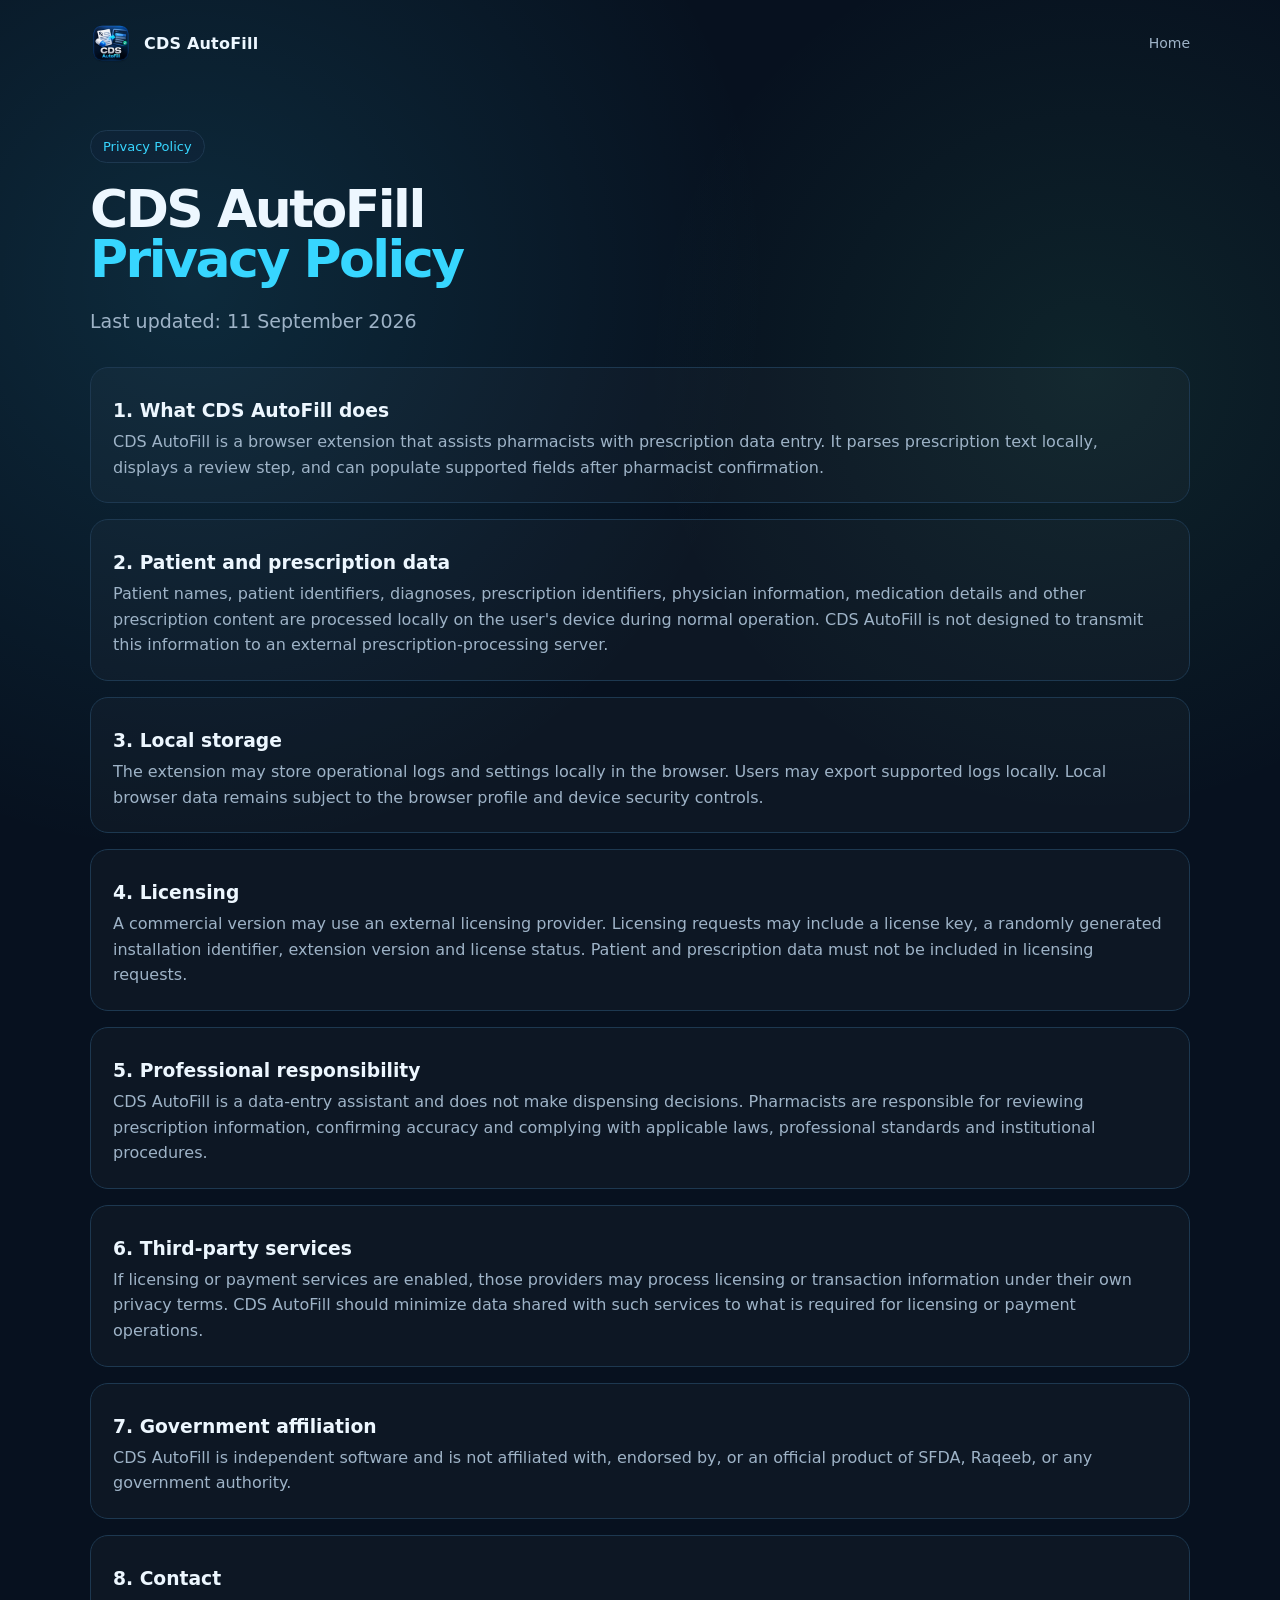
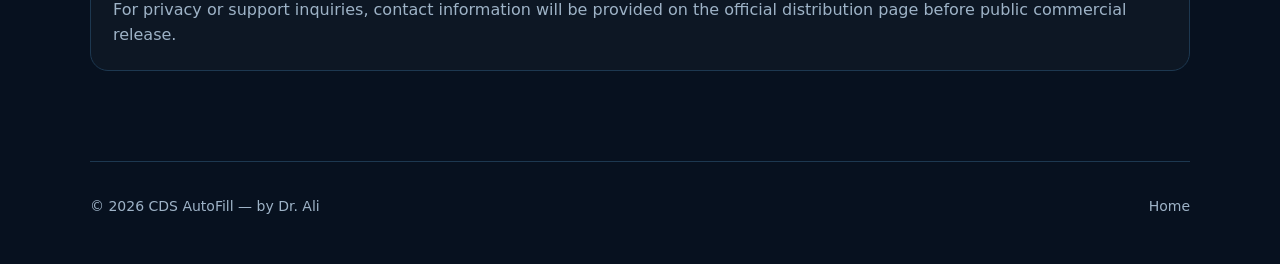
==== privacy.html @ 738a7b8f "Add files via upload" ====
<!doctype html>
<html lang="en">
<head>
<meta charset="utf-8"><meta name="viewport" content="width=device-width,initial-scale=1">
<title>Privacy Policy — CDS AutoFill</title>
<link rel="stylesheet" href="styles.css">
</head>
<body>
<div class="container">
<nav>
  <a class="brand" href="./"><img src="icon.png" alt="CDS AutoFill icon"><span>CDS AutoFill</span></a>
  <div class="navlinks"><a href="./">Home</a></div>
</nav>
<main>
<section style="padding-top:44px">
  <div class="badge">Privacy Policy</div>
  <h1 style="font-size:52px">CDS AutoFill<br><span>Privacy Policy</span></h1>
  <p class="lead">Last updated: 11 September 2026</p>

  <div class="feature" style="margin-top:30px">
    <h3>1. What CDS AutoFill does</h3>
    <p>CDS AutoFill is a browser extension that assists pharmacists with prescription data entry. It parses prescription text locally, displays a review step, and can populate supported fields after pharmacist confirmation.</p>
  </div>

  <div class="feature" style="margin-top:16px">
    <h3>2. Patient and prescription data</h3>
    <p>Patient names, patient identifiers, diagnoses, prescription identifiers, physician information, medication details and other prescription content are processed locally on the user's device during normal operation. CDS AutoFill is not designed to transmit this information to an external prescription-processing server.</p>
  </div>

  <div class="feature" style="margin-top:16px">
    <h3>3. Local storage</h3>
    <p>The extension may store operational logs and settings locally in the browser. Users may export supported logs locally. Local browser data remains subject to the browser profile and device security controls.</p>
  </div>

  <div class="feature" style="margin-top:16px">
    <h3>4. Licensing</h3>
    <p>A commercial version may use an external licensing provider. Licensing requests may include a license key, a randomly generated installation identifier, extension version and license status. Patient and prescription data must not be included in licensing requests.</p>
  </div>

  <div class="feature" style="margin-top:16px">
    <h3>5. Professional responsibility</h3>
    <p>CDS AutoFill is a data-entry assistant and does not make dispensing decisions. Pharmacists are responsible for reviewing prescription information, confirming accuracy and complying with applicable laws, professional standards and institutional procedures.</p>
  </div>

  <div class="feature" style="margin-top:16px">
    <h3>6. Third-party services</h3>
    <p>If licensing or payment services are enabled, those providers may process licensing or transaction information under their own privacy terms. CDS AutoFill should minimize data shared with such services to what is required for licensing or payment operations.</p>
  </div>

  <div class="feature" style="margin-top:16px">
    <h3>7. Government affiliation</h3>
    <p>CDS AutoFill is independent software and is not affiliated with, endorsed by, or an official product of SFDA, Raqeeb, or any government authority.</p>
  </div>

  <div class="feature" style="margin-top:16px">
    <h3>8. Contact</h3>
    <p>For privacy or support inquiries, contact information will be provided on the official distribution page before public commercial release.</p>
  </div>
</section>
</main>
<footer><div class="footerrow"><div>© 2026 CDS AutoFill — by Dr. Ali</div><div><a href="./">Home</a></div></div></footer>
</div>
</body>
</html>
---- styles.css ----
:root{
  --bg:#07111f;--panel:#0d1b2a;--panel2:#10243a;--text:#edf7ff;--muted:#9eb3c7;
  --cyan:#37d6ff;--green:#55e3a2;--line:#1d3850;--shadow:0 20px 60px rgba(0,0,0,.35)
}
*{box-sizing:border-box}
html{scroll-behavior:smooth}
body{margin:0;font-family:Inter,system-ui,-apple-system,Segoe UI,Roboto,Arial,sans-serif;background:
radial-gradient(circle at 15% 15%,rgba(55,214,255,.13),transparent 30%),
radial-gradient(circle at 85% 20%,rgba(85,227,162,.09),transparent 24%),var(--bg);color:var(--text)}
a{color:inherit;text-decoration:none}
.container{width:min(1100px,92%);margin:auto}
nav{display:flex;align-items:center;justify-content:space-between;padding:22px 0}
.brand{display:flex;align-items:center;gap:12px;font-weight:800;letter-spacing:.2px}
.brand img{width:42px;height:42px;border-radius:12px}
.navlinks{display:flex;gap:18px;color:var(--muted);font-size:14px}
.hero{padding:78px 0 54px;display:grid;grid-template-columns:1.15fr .85fr;gap:48px;align-items:center}
.badge{display:inline-flex;gap:8px;align-items:center;border:1px solid var(--line);background:rgba(16,36,58,.6);
padding:8px 12px;border-radius:999px;color:var(--cyan);font-size:13px}
h1{font-size:clamp(44px,7vw,78px);line-height:.96;margin:22px 0 20px;letter-spacing:-2.5px}
h1 span{color:var(--cyan)}
.lead{font-size:19px;line-height:1.7;color:var(--muted);max-width:720px}
.cta{display:flex;gap:12px;flex-wrap:wrap;margin-top:28px}
.btn{padding:13px 18px;border-radius:12px;font-weight:750;border:1px solid var(--line)}
.btn.primary{background:linear-gradient(135deg,var(--cyan),#6df4cf);color:#03111c;border:none}
.btn.secondary{background:rgba(255,255,255,.03)}
.mock{background:linear-gradient(180deg,var(--panel2),var(--panel));border:1px solid var(--line);border-radius:24px;padding:20px;box-shadow:var(--shadow)}
.mock .top{display:flex;gap:7px;margin-bottom:18px}.dot{width:10px;height:10px;border-radius:50%;background:#48667c}
.card{padding:17px;border:1px solid var(--line);border-radius:15px;background:rgba(255,255,255,.025);margin:10px 0}
.k{font-size:12px;color:var(--muted);text-transform:uppercase;letter-spacing:.8px}.v{font-weight:750;margin-top:5px}
.ok{color:var(--green)}
section{padding:54px 0}
.section-title{font-size:34px;margin:0 0 12px}.section-sub{color:var(--muted);max-width:760px;line-height:1.7}
.grid{display:grid;grid-template-columns:repeat(3,1fr);gap:18px;margin-top:28px}
.feature{padding:22px;border:1px solid var(--line);border-radius:18px;background:rgba(255,255,255,.025)}
.feature h3{margin:10px 0 8px}.feature p{margin:0;color:var(--muted);line-height:1.6}
.iconbox{font-size:26px}
.notice{padding:22px;border:1px solid rgba(85,227,162,.3);background:rgba(85,227,162,.055);border-radius:18px;color:#c9ffea}
footer{padding:36px 0 50px;color:var(--muted);font-size:14px;border-top:1px solid var(--line);margin-top:36px}
.footerrow{display:flex;justify-content:space-between;gap:20px;flex-wrap:wrap}
.small{font-size:12px;color:#7890a5;margin-top:12px}
@media(max-width:820px){
  .hero{grid-template-columns:1fr;padding-top:44px}.grid{grid-template-columns:1fr}.navlinks{display:none}
}
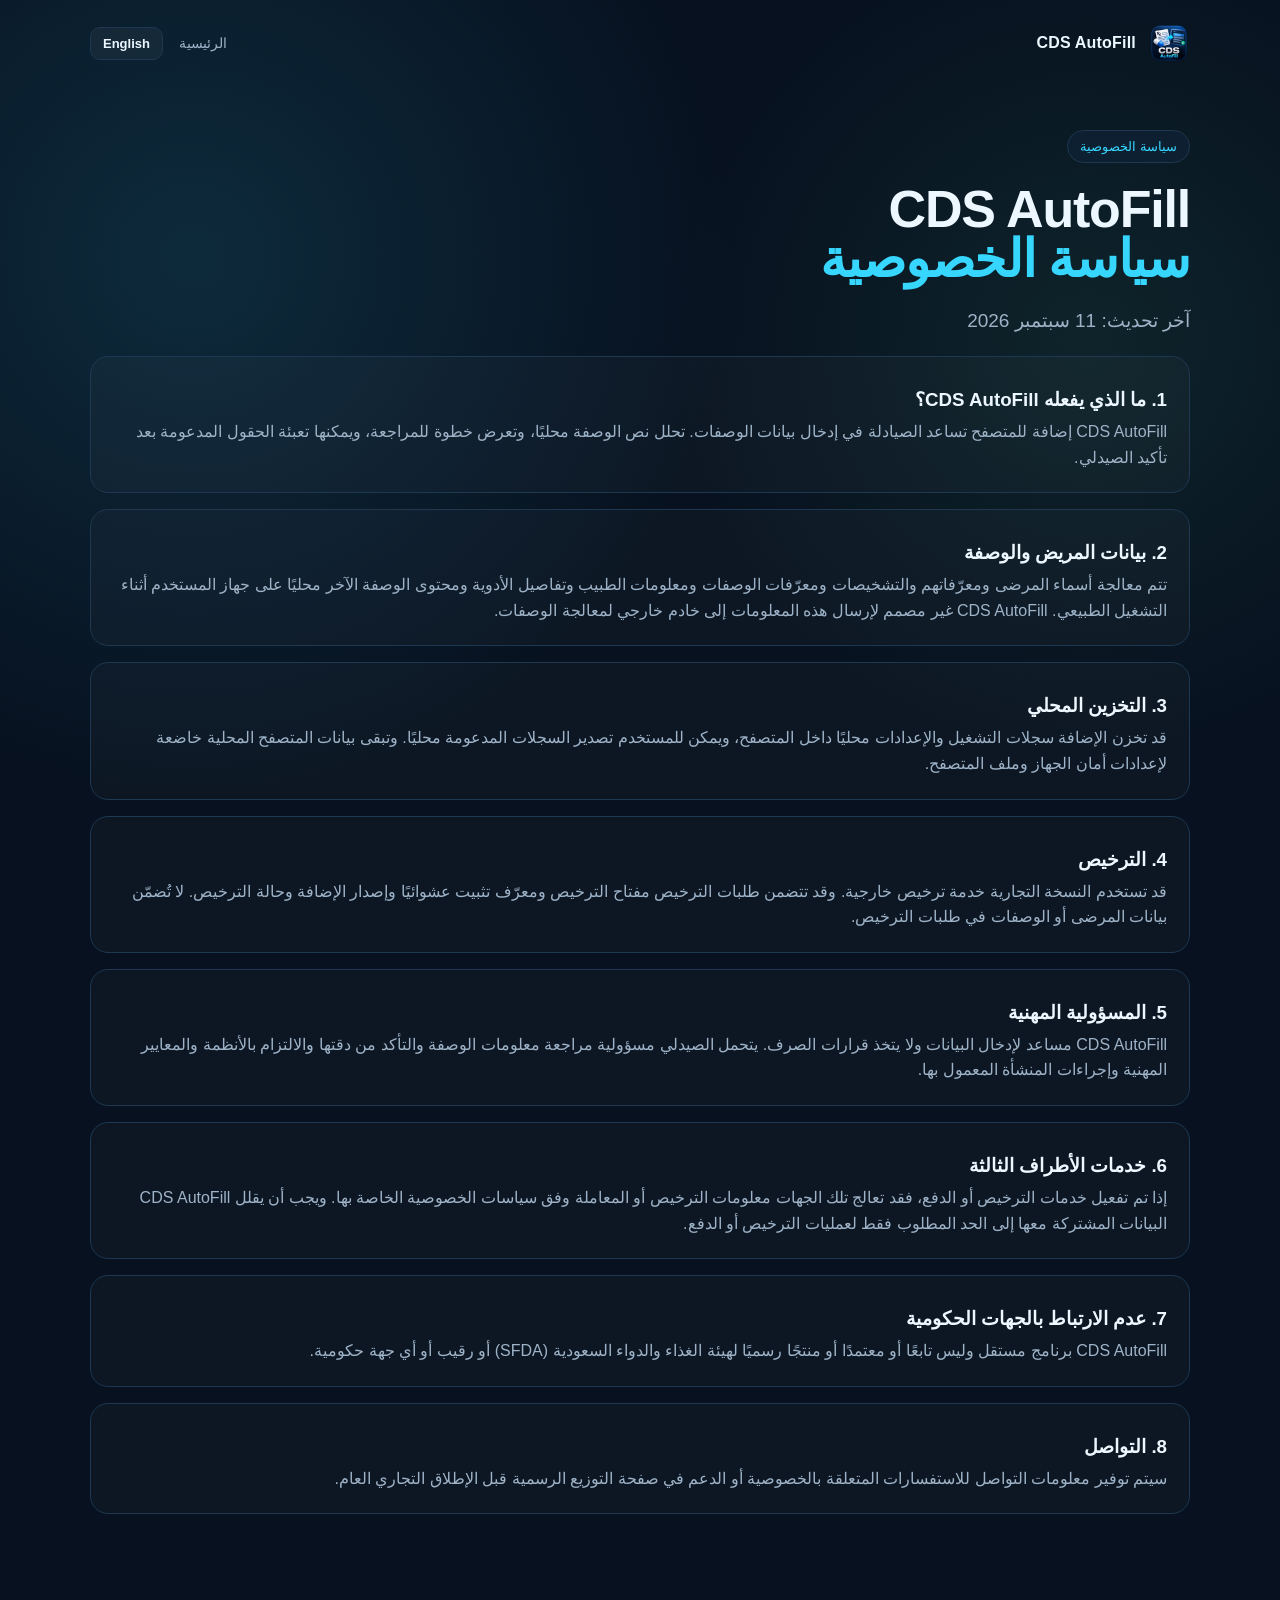
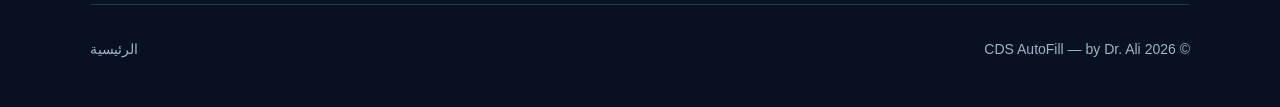
==== commit f2a1e870: "Add files via upload" ====
--- a/privacy.html
+++ b/privacy.html
@@ -1,64 +1,25 @@
 <!doctype html>
-<html lang="en">
+<html lang="ar" dir="rtl">
 <head>
 <meta charset="utf-8"><meta name="viewport" content="width=device-width,initial-scale=1">
 <title>Privacy Policy — CDS AutoFill</title>
 <link rel="stylesheet" href="styles.css">
+<script>(function(){const l=localStorage.getItem('cdsSiteLang')||'ar';document.documentElement.lang=l;document.documentElement.dir=l==='ar'?'rtl':'ltr';})();</script>
 </head>
-<body>
-<div class="container">
-<nav>
-  <a class="brand" href="./"><img src="icon.png" alt="CDS AutoFill icon"><span>CDS AutoFill</span></a>
-  <div class="navlinks"><a href="./">Home</a></div>
-</nav>
-<main>
-<section style="padding-top:44px">
-  <div class="badge">Privacy Policy</div>
-  <h1 style="font-size:52px">CDS AutoFill<br><span>Privacy Policy</span></h1>
-  <p class="lead">Last updated: 11 September 2026</p>
-
-  <div class="feature" style="margin-top:30px">
-    <h3>1. What CDS AutoFill does</h3>
-    <p>CDS AutoFill is a browser extension that assists pharmacists with prescription data entry. It parses prescription text locally, displays a review step, and can populate supported fields after pharmacist confirmation.</p>
-  </div>
-
-  <div class="feature" style="margin-top:16px">
-    <h3>2. Patient and prescription data</h3>
-    <p>Patient names, patient identifiers, diagnoses, prescription identifiers, physician information, medication details and other prescription content are processed locally on the user's device during normal operation. CDS AutoFill is not designed to transmit this information to an external prescription-processing server.</p>
-  </div>
-
-  <div class="feature" style="margin-top:16px">
-    <h3>3. Local storage</h3>
-    <p>The extension may store operational logs and settings locally in the browser. Users may export supported logs locally. Local browser data remains subject to the browser profile and device security controls.</p>
-  </div>
-
-  <div class="feature" style="margin-top:16px">
-    <h3>4. Licensing</h3>
-    <p>A commercial version may use an external licensing provider. Licensing requests may include a license key, a randomly generated installation identifier, extension version and license status. Patient and prescription data must not be included in licensing requests.</p>
-  </div>
-
-  <div class="feature" style="margin-top:16px">
-    <h3>5. Professional responsibility</h3>
-    <p>CDS AutoFill is a data-entry assistant and does not make dispensing decisions. Pharmacists are responsible for reviewing prescription information, confirming accuracy and complying with applicable laws, professional standards and institutional procedures.</p>
-  </div>
-
-  <div class="feature" style="margin-top:16px">
-    <h3>6. Third-party services</h3>
-    <p>If licensing or payment services are enabled, those providers may process licensing or transaction information under their own privacy terms. CDS AutoFill should minimize data shared with such services to what is required for licensing or payment operations.</p>
-  </div>
-
-  <div class="feature" style="margin-top:16px">
-    <h3>7. Government affiliation</h3>
-    <p>CDS AutoFill is independent software and is not affiliated with, endorsed by, or an official product of SFDA, Raqeeb, or any government authority.</p>
-  </div>
-
-  <div class="feature" style="margin-top:16px">
-    <h3>8. Contact</h3>
-    <p>For privacy or support inquiries, contact information will be provided on the official distribution page before public commercial release.</p>
-  </div>
-</section>
-</main>
-<footer><div class="footerrow"><div>© 2026 CDS AutoFill — by Dr. Ali</div><div><a href="./">Home</a></div></div></footer>
-</div>
-</body>
-</html>+<body><div class="container">
+<nav><a class="brand" href="./"><img src="icon.png" alt="CDS AutoFill icon"><span>CDS AutoFill</span></a><div class="navright"><div class="navlinks"><a href="./" data-ar="الرئيسية" data-en="Home"></a></div><button class="langbtn" id="langToggle" type="button">English</button></div></nav>
+<main><section style="padding-top:44px">
+<div class="badge" data-ar="سياسة الخصوصية" data-en="Privacy Policy"></div>
+<h1 class="privacy-title">CDS AutoFill<br><span class="accent" data-ar="سياسة الخصوصية" data-en="Privacy Policy"></span></h1>
+<p class="lead" data-ar="آخر تحديث: 11 سبتمبر 2026" data-en="Last updated: 11 September 2026"></p>
+<div class="feature policy"><h3 data-ar="1. ما الذي يفعله CDS AutoFill؟" data-en="1. What CDS AutoFill does"></h3><p data-ar="CDS AutoFill إضافة للمتصفح تساعد الصيادلة في إدخال بيانات الوصفات. تحلل نص الوصفة محليًا، وتعرض خطوة للمراجعة، ويمكنها تعبئة الحقول المدعومة بعد تأكيد الصيدلي." data-en="CDS AutoFill is a browser extension that assists pharmacists with prescription data entry. It parses prescription text locally, displays a review step, and can populate supported fields after pharmacist confirmation."></p></div>
+<div class="feature policy"><h3 data-ar="2. بيانات المريض والوصفة" data-en="2. Patient and prescription data"></h3><p data-ar="تتم معالجة أسماء المرضى ومعرّفاتهم والتشخيصات ومعرّفات الوصفات ومعلومات الطبيب وتفاصيل الأدوية ومحتوى الوصفة الآخر محليًا على جهاز المستخدم أثناء التشغيل الطبيعي. CDS AutoFill غير مصمم لإرسال هذه المعلومات إلى خادم خارجي لمعالجة الوصفات." data-en="Patient names, patient identifiers, diagnoses, prescription identifiers, physician information, medication details and other prescription content are processed locally on the user's device during normal operation. CDS AutoFill is not designed to transmit this information to an external prescription-processing server."></p></div>
+<div class="feature policy"><h3 data-ar="3. التخزين المحلي" data-en="3. Local storage"></h3><p data-ar="قد تخزن الإضافة سجلات التشغيل والإعدادات محليًا داخل المتصفح، ويمكن للمستخدم تصدير السجلات المدعومة محليًا. وتبقى بيانات المتصفح المحلية خاضعة لإعدادات أمان الجهاز وملف المتصفح." data-en="The extension may store operational logs and settings locally in the browser. Users may export supported logs locally. Local browser data remains subject to the browser profile and device security controls."></p></div>
+<div class="feature policy"><h3 data-ar="4. الترخيص" data-en="4. Licensing"></h3><p data-ar="قد تستخدم النسخة التجارية خدمة ترخيص خارجية. وقد تتضمن طلبات الترخيص مفتاح الترخيص ومعرّف تثبيت عشوائيًا وإصدار الإضافة وحالة الترخيص. لا تُضمّن بيانات المرضى أو الوصفات في طلبات الترخيص." data-en="A commercial version may use an external licensing provider. Licensing requests may include a license key, a randomly generated installation identifier, extension version and license status. Patient and prescription data must not be included in licensing requests."></p></div>
+<div class="feature policy"><h3 data-ar="5. المسؤولية المهنية" data-en="5. Professional responsibility"></h3><p data-ar="CDS AutoFill مساعد لإدخال البيانات ولا يتخذ قرارات الصرف. يتحمل الصيدلي مسؤولية مراجعة معلومات الوصفة والتأكد من دقتها والالتزام بالأنظمة والمعايير المهنية وإجراءات المنشأة المعمول بها." data-en="CDS AutoFill is a data-entry assistant and does not make dispensing decisions. Pharmacists are responsible for reviewing prescription information, confirming accuracy and complying with applicable laws, professional standards and institutional procedures."></p></div>
+<div class="feature policy"><h3 data-ar="6. خدمات الأطراف الثالثة" data-en="6. Third-party services"></h3><p data-ar="إذا تم تفعيل خدمات الترخيص أو الدفع، فقد تعالج تلك الجهات معلومات الترخيص أو المعاملة وفق سياسات الخصوصية الخاصة بها. ويجب أن يقلل CDS AutoFill البيانات المشتركة معها إلى الحد المطلوب فقط لعمليات الترخيص أو الدفع." data-en="If licensing or payment services are enabled, those providers may process licensing or transaction information under their own privacy terms. CDS AutoFill should minimize data shared with such services to what is required for licensing or payment operations."></p></div>
+<div class="feature policy"><h3 data-ar="7. عدم الارتباط بالجهات الحكومية" data-en="7. Government affiliation"></h3><p data-ar="CDS AutoFill برنامج مستقل وليس تابعًا أو معتمدًا أو منتجًا رسميًا لهيئة الغذاء والدواء السعودية (SFDA) أو رقيب أو أي جهة حكومية." data-en="CDS AutoFill is independent software and is not affiliated with, endorsed by, or an official product of SFDA, Raqeeb, or any government authority."></p></div>
+<div class="feature policy"><h3 data-ar="8. التواصل" data-en="8. Contact"></h3><p data-ar="سيتم توفير معلومات التواصل للاستفسارات المتعلقة بالخصوصية أو الدعم في صفحة التوزيع الرسمية قبل الإطلاق التجاري العام." data-en="For privacy or support inquiries, contact information will be provided on the official distribution page before public commercial release."></p></div>
+</section></main>
+<footer><div class="footerrow"><div>© 2026 CDS AutoFill — by Dr. Ali</div><div><a href="./" data-ar="الرئيسية" data-en="Home"></a></div></div></footer>
+</div><script src="lang.js"></script></body></html>
--- a/styles.css
+++ b/styles.css
@@ -42,3 +42,13 @@
 @media(max-width:820px){
   .hero{grid-template-columns:1fr;padding-top:44px}.grid{grid-template-columns:1fr}.navlinks{display:none}
 }
+.navright{display:flex;align-items:center;gap:16px}
+.langbtn{font:inherit;font-size:13px;font-weight:750;color:var(--text);background:rgba(255,255,255,.04);border:1px solid var(--line);border-radius:10px;padding:8px 12px;cursor:pointer}
+.langbtn:hover{border-color:var(--cyan);color:var(--cyan)}
+.accent{color:var(--cyan)}
+.privacy-title{font-size:52px}
+.policy{margin-top:16px}
+html[dir="rtl"] body{font-family:"Segoe UI",Tahoma,Arial,sans-serif}
+html[dir="rtl"] h1{letter-spacing:-1.2px}
+html[dir="rtl"] .k{letter-spacing:0;text-transform:none}
+@media(max-width:820px){.navright{gap:8px}.langbtn{padding:8px 10px}.privacy-title{font-size:42px}}
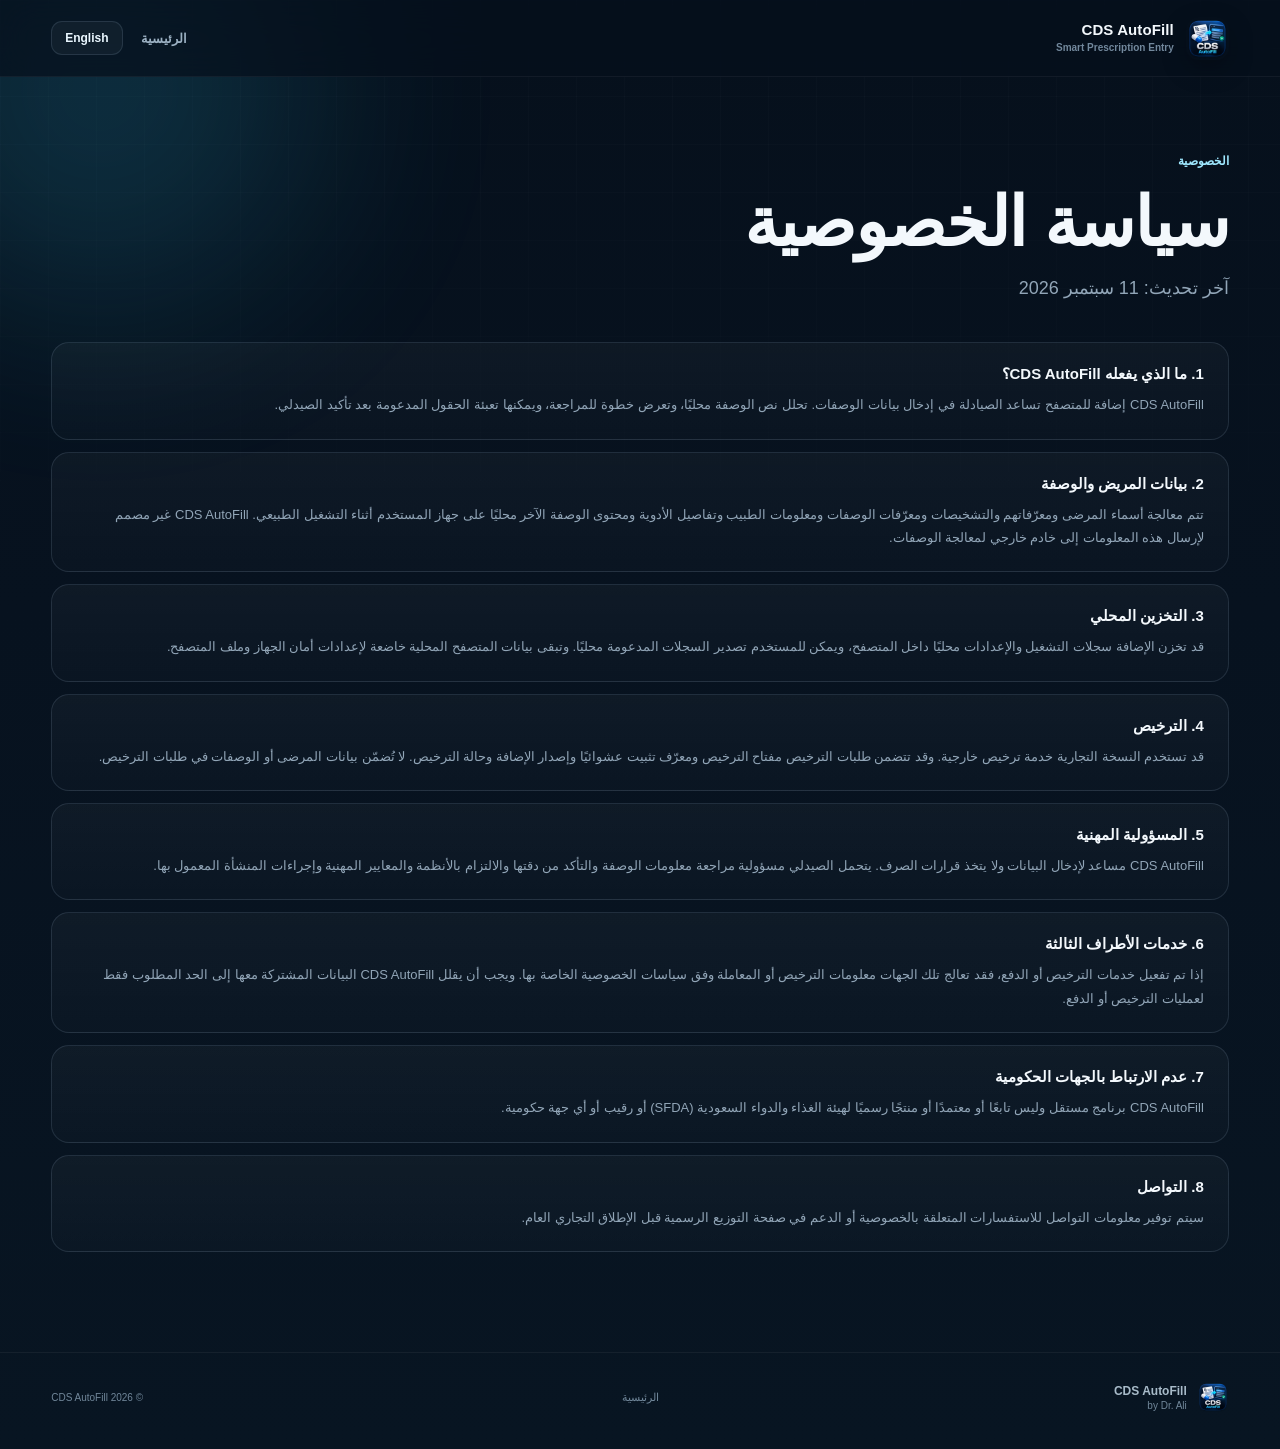
==== commit 773329a0: "Add files via upload" ====
--- a/privacy.html
+++ b/privacy.html
@@ -1,25 +1,25 @@
 <!doctype html>
 <html lang="ar" dir="rtl">
 <head>
-<meta charset="utf-8"><meta name="viewport" content="width=device-width,initial-scale=1">
-<title>Privacy Policy — CDS AutoFill</title>
-<link rel="stylesheet" href="styles.css">
+<meta charset="utf-8"><meta name="viewport" content="width=device-width,initial-scale=1"><meta name="theme-color" content="#07111f">
+<title>Privacy Policy — CDS AutoFill</title><link rel="icon" href="icon.png"><link rel="stylesheet" href="styles.css">
 <script>(function(){const l=localStorage.getItem('cdsSiteLang')||'ar';document.documentElement.lang=l;document.documentElement.dir=l==='ar'?'rtl':'ltr';})();</script>
 </head>
-<body><div class="container">
-<nav><a class="brand" href="./"><img src="icon.png" alt="CDS AutoFill icon"><span>CDS AutoFill</span></a><div class="navright"><div class="navlinks"><a href="./" data-ar="الرئيسية" data-en="Home"></a></div><button class="langbtn" id="langToggle" type="button">English</button></div></nav>
-<main><section style="padding-top:44px">
-<div class="badge" data-ar="سياسة الخصوصية" data-en="Privacy Policy"></div>
-<h1 class="privacy-title">CDS AutoFill<br><span class="accent" data-ar="سياسة الخصوصية" data-en="Privacy Policy"></span></h1>
-<p class="lead" data-ar="آخر تحديث: 11 سبتمبر 2026" data-en="Last updated: 11 September 2026"></p>
-<div class="feature policy"><h3 data-ar="1. ما الذي يفعله CDS AutoFill؟" data-en="1. What CDS AutoFill does"></h3><p data-ar="CDS AutoFill إضافة للمتصفح تساعد الصيادلة في إدخال بيانات الوصفات. تحلل نص الوصفة محليًا، وتعرض خطوة للمراجعة، ويمكنها تعبئة الحقول المدعومة بعد تأكيد الصيدلي." data-en="CDS AutoFill is a browser extension that assists pharmacists with prescription data entry. It parses prescription text locally, displays a review step, and can populate supported fields after pharmacist confirmation."></p></div>
-<div class="feature policy"><h3 data-ar="2. بيانات المريض والوصفة" data-en="2. Patient and prescription data"></h3><p data-ar="تتم معالجة أسماء المرضى ومعرّفاتهم والتشخيصات ومعرّفات الوصفات ومعلومات الطبيب وتفاصيل الأدوية ومحتوى الوصفة الآخر محليًا على جهاز المستخدم أثناء التشغيل الطبيعي. CDS AutoFill غير مصمم لإرسال هذه المعلومات إلى خادم خارجي لمعالجة الوصفات." data-en="Patient names, patient identifiers, diagnoses, prescription identifiers, physician information, medication details and other prescription content are processed locally on the user's device during normal operation. CDS AutoFill is not designed to transmit this information to an external prescription-processing server."></p></div>
-<div class="feature policy"><h3 data-ar="3. التخزين المحلي" data-en="3. Local storage"></h3><p data-ar="قد تخزن الإضافة سجلات التشغيل والإعدادات محليًا داخل المتصفح، ويمكن للمستخدم تصدير السجلات المدعومة محليًا. وتبقى بيانات المتصفح المحلية خاضعة لإعدادات أمان الجهاز وملف المتصفح." data-en="The extension may store operational logs and settings locally in the browser. Users may export supported logs locally. Local browser data remains subject to the browser profile and device security controls."></p></div>
-<div class="feature policy"><h3 data-ar="4. الترخيص" data-en="4. Licensing"></h3><p data-ar="قد تستخدم النسخة التجارية خدمة ترخيص خارجية. وقد تتضمن طلبات الترخيص مفتاح الترخيص ومعرّف تثبيت عشوائيًا وإصدار الإضافة وحالة الترخيص. لا تُضمّن بيانات المرضى أو الوصفات في طلبات الترخيص." data-en="A commercial version may use an external licensing provider. Licensing requests may include a license key, a randomly generated installation identifier, extension version and license status. Patient and prescription data must not be included in licensing requests."></p></div>
-<div class="feature policy"><h3 data-ar="5. المسؤولية المهنية" data-en="5. Professional responsibility"></h3><p data-ar="CDS AutoFill مساعد لإدخال البيانات ولا يتخذ قرارات الصرف. يتحمل الصيدلي مسؤولية مراجعة معلومات الوصفة والتأكد من دقتها والالتزام بالأنظمة والمعايير المهنية وإجراءات المنشأة المعمول بها." data-en="CDS AutoFill is a data-entry assistant and does not make dispensing decisions. Pharmacists are responsible for reviewing prescription information, confirming accuracy and complying with applicable laws, professional standards and institutional procedures."></p></div>
-<div class="feature policy"><h3 data-ar="6. خدمات الأطراف الثالثة" data-en="6. Third-party services"></h3><p data-ar="إذا تم تفعيل خدمات الترخيص أو الدفع، فقد تعالج تلك الجهات معلومات الترخيص أو المعاملة وفق سياسات الخصوصية الخاصة بها. ويجب أن يقلل CDS AutoFill البيانات المشتركة معها إلى الحد المطلوب فقط لعمليات الترخيص أو الدفع." data-en="If licensing or payment services are enabled, those providers may process licensing or transaction information under their own privacy terms. CDS AutoFill should minimize data shared with such services to what is required for licensing or payment operations."></p></div>
-<div class="feature policy"><h3 data-ar="7. عدم الارتباط بالجهات الحكومية" data-en="7. Government affiliation"></h3><p data-ar="CDS AutoFill برنامج مستقل وليس تابعًا أو معتمدًا أو منتجًا رسميًا لهيئة الغذاء والدواء السعودية (SFDA) أو رقيب أو أي جهة حكومية." data-en="CDS AutoFill is independent software and is not affiliated with, endorsed by, or an official product of SFDA, Raqeeb, or any government authority."></p></div>
-<div class="feature policy"><h3 data-ar="8. التواصل" data-en="8. Contact"></h3><p data-ar="سيتم توفير معلومات التواصل للاستفسارات المتعلقة بالخصوصية أو الدعم في صفحة التوزيع الرسمية قبل الإطلاق التجاري العام." data-en="For privacy or support inquiries, contact information will be provided on the official distribution page before public commercial release."></p></div>
-</section></main>
-<footer><div class="footerrow"><div>© 2026 CDS AutoFill — by Dr. Ali</div><div><a href="./" data-ar="الرئيسية" data-en="Home"></a></div></div></footer>
-</div><script src="lang.js"></script></body></html>
+<body>
+<div class="page-glow glow-a"></div>
+<header class="site-header"><div class="container nav-wrap"><a class="brand" href="./"><img src="icon.png" alt="CDS AutoFill icon"><span><b>CDS AutoFill</b><small>Smart Prescription Entry</small></span></a><div class="navright"><nav class="navlinks"><a href="./" data-ar="الرئيسية" data-en="Home"></a></nav><button class="langbtn" id="langToggle" type="button">English</button></div></div></header>
+<main class="container privacy-page">
+<section class="privacy-hero"><span class="section-kicker" data-ar="الخصوصية" data-en="Privacy"></span><h1 class="privacy-title"><span data-ar="سياسة الخصوصية" data-en="Privacy Policy"></span></h1><p class="lead" data-ar="آخر تحديث: 11 سبتمبر 2026" data-en="Last updated: 11 September 2026"></p></section>
+<div class="policy-list">
+<article class="feature policy"><h3 data-ar="1. ما الذي يفعله CDS AutoFill؟" data-en="1. What CDS AutoFill does"></h3><p data-ar="CDS AutoFill إضافة للمتصفح تساعد الصيادلة في إدخال بيانات الوصفات. تحلل نص الوصفة محليًا، وتعرض خطوة للمراجعة، ويمكنها تعبئة الحقول المدعومة بعد تأكيد الصيدلي." data-en="CDS AutoFill is a browser extension that assists pharmacists with prescription data entry. It parses prescription text locally, displays a review step, and can populate supported fields after pharmacist confirmation."></p></article>
+<article class="feature policy"><h3 data-ar="2. بيانات المريض والوصفة" data-en="2. Patient and prescription data"></h3><p data-ar="تتم معالجة أسماء المرضى ومعرّفاتهم والتشخيصات ومعرّفات الوصفات ومعلومات الطبيب وتفاصيل الأدوية ومحتوى الوصفة الآخر محليًا على جهاز المستخدم أثناء التشغيل الطبيعي. CDS AutoFill غير مصمم لإرسال هذه المعلومات إلى خادم خارجي لمعالجة الوصفات." data-en="Patient names, patient identifiers, diagnoses, prescription identifiers, physician information, medication details and other prescription content are processed locally on the user's device during normal operation. CDS AutoFill is not designed to transmit this information to an external prescription-processing server."></p></article>
+<article class="feature policy"><h3 data-ar="3. التخزين المحلي" data-en="3. Local storage"></h3><p data-ar="قد تخزن الإضافة سجلات التشغيل والإعدادات محليًا داخل المتصفح، ويمكن للمستخدم تصدير السجلات المدعومة محليًا. وتبقى بيانات المتصفح المحلية خاضعة لإعدادات أمان الجهاز وملف المتصفح." data-en="The extension may store operational logs and settings locally in the browser. Users may export supported logs locally. Local browser data remains subject to the browser profile and device security controls."></p></article>
+<article class="feature policy"><h3 data-ar="4. الترخيص" data-en="4. Licensing"></h3><p data-ar="قد تستخدم النسخة التجارية خدمة ترخيص خارجية. وقد تتضمن طلبات الترخيص مفتاح الترخيص ومعرّف تثبيت عشوائيًا وإصدار الإضافة وحالة الترخيص. لا تُضمّن بيانات المرضى أو الوصفات في طلبات الترخيص." data-en="A commercial version may use an external licensing provider. Licensing requests may include a license key, a randomly generated installation identifier, extension version and license status. Patient and prescription data must not be included in licensing requests."></p></article>
+<article class="feature policy"><h3 data-ar="5. المسؤولية المهنية" data-en="5. Professional responsibility"></h3><p data-ar="CDS AutoFill مساعد لإدخال البيانات ولا يتخذ قرارات الصرف. يتحمل الصيدلي مسؤولية مراجعة معلومات الوصفة والتأكد من دقتها والالتزام بالأنظمة والمعايير المهنية وإجراءات المنشأة المعمول بها." data-en="CDS AutoFill is a data-entry assistant and does not make dispensing decisions. Pharmacists are responsible for reviewing prescription information, confirming accuracy and complying with applicable laws, professional standards and institutional procedures."></p></article>
+<article class="feature policy"><h3 data-ar="6. خدمات الأطراف الثالثة" data-en="6. Third-party services"></h3><p data-ar="إذا تم تفعيل خدمات الترخيص أو الدفع، فقد تعالج تلك الجهات معلومات الترخيص أو المعاملة وفق سياسات الخصوصية الخاصة بها. ويجب أن يقلل CDS AutoFill البيانات المشتركة معها إلى الحد المطلوب فقط لعمليات الترخيص أو الدفع." data-en="If licensing or payment services are enabled, those providers may process licensing or transaction information under their own privacy terms. CDS AutoFill should minimize data shared with such services to what is required for licensing or payment operations."></p></article>
+<article class="feature policy"><h3 data-ar="7. عدم الارتباط بالجهات الحكومية" data-en="7. Government affiliation"></h3><p data-ar="CDS AutoFill برنامج مستقل وليس تابعًا أو معتمدًا أو منتجًا رسميًا لهيئة الغذاء والدواء السعودية (SFDA) أو رقيب أو أي جهة حكومية." data-en="CDS AutoFill is independent software and is not affiliated with, endorsed by, or an official product of SFDA, Raqeeb, or any government authority."></p></article>
+<article class="feature policy"><h3 data-ar="8. التواصل" data-en="8. Contact"></h3><p data-ar="سيتم توفير معلومات التواصل للاستفسارات المتعلقة بالخصوصية أو الدعم في صفحة التوزيع الرسمية قبل الإطلاق التجاري العام." data-en="For privacy or support inquiries, contact information will be provided on the official distribution page before public commercial release."></p></article>
+</div>
+</main>
+<footer><div class="container footerrow"><div class="footer-brand"><img src="icon.png" alt=""><div><b>CDS AutoFill</b><span>by Dr. Ali</span></div></div><div class="footer-links"><a href="./" data-ar="الرئيسية" data-en="Home"></a></div><div class="copyright">© 2026 CDS AutoFill</div></div></footer>
+<script src="lang.js"></script></body></html>
--- a/styles.css
+++ b/styles.css
@@ -1,54 +1,13 @@
-
-:root{
-  --bg:#07111f;--panel:#0d1b2a;--panel2:#10243a;--text:#edf7ff;--muted:#9eb3c7;
-  --cyan:#37d6ff;--green:#55e3a2;--line:#1d3850;--shadow:0 20px 60px rgba(0,0,0,.35)
-}
-*{box-sizing:border-box}
-html{scroll-behavior:smooth}
-body{margin:0;font-family:Inter,system-ui,-apple-system,Segoe UI,Roboto,Arial,sans-serif;background:
-radial-gradient(circle at 15% 15%,rgba(55,214,255,.13),transparent 30%),
-radial-gradient(circle at 85% 20%,rgba(85,227,162,.09),transparent 24%),var(--bg);color:var(--text)}
-a{color:inherit;text-decoration:none}
-.container{width:min(1100px,92%);margin:auto}
-nav{display:flex;align-items:center;justify-content:space-between;padding:22px 0}
-.brand{display:flex;align-items:center;gap:12px;font-weight:800;letter-spacing:.2px}
-.brand img{width:42px;height:42px;border-radius:12px}
-.navlinks{display:flex;gap:18px;color:var(--muted);font-size:14px}
-.hero{padding:78px 0 54px;display:grid;grid-template-columns:1.15fr .85fr;gap:48px;align-items:center}
-.badge{display:inline-flex;gap:8px;align-items:center;border:1px solid var(--line);background:rgba(16,36,58,.6);
-padding:8px 12px;border-radius:999px;color:var(--cyan);font-size:13px}
-h1{font-size:clamp(44px,7vw,78px);line-height:.96;margin:22px 0 20px;letter-spacing:-2.5px}
-h1 span{color:var(--cyan)}
-.lead{font-size:19px;line-height:1.7;color:var(--muted);max-width:720px}
-.cta{display:flex;gap:12px;flex-wrap:wrap;margin-top:28px}
-.btn{padding:13px 18px;border-radius:12px;font-weight:750;border:1px solid var(--line)}
-.btn.primary{background:linear-gradient(135deg,var(--cyan),#6df4cf);color:#03111c;border:none}
-.btn.secondary{background:rgba(255,255,255,.03)}
-.mock{background:linear-gradient(180deg,var(--panel2),var(--panel));border:1px solid var(--line);border-radius:24px;padding:20px;box-shadow:var(--shadow)}
-.mock .top{display:flex;gap:7px;margin-bottom:18px}.dot{width:10px;height:10px;border-radius:50%;background:#48667c}
-.card{padding:17px;border:1px solid var(--line);border-radius:15px;background:rgba(255,255,255,.025);margin:10px 0}
-.k{font-size:12px;color:var(--muted);text-transform:uppercase;letter-spacing:.8px}.v{font-weight:750;margin-top:5px}
-.ok{color:var(--green)}
-section{padding:54px 0}
-.section-title{font-size:34px;margin:0 0 12px}.section-sub{color:var(--muted);max-width:760px;line-height:1.7}
-.grid{display:grid;grid-template-columns:repeat(3,1fr);gap:18px;margin-top:28px}
-.feature{padding:22px;border:1px solid var(--line);border-radius:18px;background:rgba(255,255,255,.025)}
-.feature h3{margin:10px 0 8px}.feature p{margin:0;color:var(--muted);line-height:1.6}
-.iconbox{font-size:26px}
-.notice{padding:22px;border:1px solid rgba(85,227,162,.3);background:rgba(85,227,162,.055);border-radius:18px;color:#c9ffea}
-footer{padding:36px 0 50px;color:var(--muted);font-size:14px;border-top:1px solid var(--line);margin-top:36px}
-.footerrow{display:flex;justify-content:space-between;gap:20px;flex-wrap:wrap}
-.small{font-size:12px;color:#7890a5;margin-top:12px}
-@media(max-width:820px){
-  .hero{grid-template-columns:1fr;padding-top:44px}.grid{grid-template-columns:1fr}.navlinks{display:none}
-}
-.navright{display:flex;align-items:center;gap:16px}
-.langbtn{font:inherit;font-size:13px;font-weight:750;color:var(--text);background:rgba(255,255,255,.04);border:1px solid var(--line);border-radius:10px;padding:8px 12px;cursor:pointer}
-.langbtn:hover{border-color:var(--cyan);color:var(--cyan)}
-.accent{color:var(--cyan)}
-.privacy-title{font-size:52px}
-.policy{margin-top:16px}
-html[dir="rtl"] body{font-family:"Segoe UI",Tahoma,Arial,sans-serif}
-html[dir="rtl"] h1{letter-spacing:-1.2px}
-html[dir="rtl"] .k{letter-spacing:0;text-transform:none}
-@media(max-width:820px){.navright{gap:8px}.langbtn{padding:8px 10px}.privacy-title{font-size:42px}}
+:root{--bg:#06101c;--bg2:#081522;--panel:#0b1928;--panel2:#0e2031;--text:#f3f8fc;--muted:#91a5b7;--cyan:#35d7ff;--green:#5ce5aa;--line:rgba(158,190,216,.15);--line2:rgba(53,215,255,.24);--shadow:0 28px 80px rgba(0,0,0,.38);--radius:22px}
+*{box-sizing:border-box}html{scroll-behavior:smooth}body{margin:0;color:var(--text);background:linear-gradient(180deg,#06101c 0%,#07121f 42%,#081522 100%);font-family:Inter,ui-sans-serif,system-ui,-apple-system,BlinkMacSystemFont,"Segoe UI",Arial,sans-serif;overflow-x:hidden}body:before{content:"";position:fixed;inset:0;pointer-events:none;background-image:linear-gradient(rgba(255,255,255,.018) 1px,transparent 1px),linear-gradient(90deg,rgba(255,255,255,.018) 1px,transparent 1px);background-size:48px 48px;mask-image:linear-gradient(to bottom,black,transparent 75%)}a{color:inherit;text-decoration:none}.container{width:min(1180px,92%);margin:auto}.page-glow{position:fixed;border-radius:50%;filter:blur(110px);pointer-events:none;opacity:.16}.glow-a{width:420px;height:420px;background:var(--cyan);top:-120px;left:-110px}.glow-b{width:360px;height:360px;background:var(--green);top:260px;right:-160px}.site-header{position:sticky;top:0;z-index:20;background:rgba(6,16,28,.72);backdrop-filter:blur(18px);border-bottom:1px solid rgba(255,255,255,.05)}.nav-wrap{height:76px;display:flex;align-items:center;justify-content:space-between}.brand{display:flex;align-items:center;gap:12px}.brand img{width:43px;height:43px;border-radius:13px;box-shadow:0 9px 25px rgba(0,0,0,.25)}.brand span{display:flex;flex-direction:column;line-height:1.05}.brand b{font-size:15px;letter-spacing:.1px}.brand small{font-size:10px;color:#72889c;margin-top:5px;font-weight:600}.navright,.navlinks{display:flex;align-items:center}.navright{gap:18px}.navlinks{gap:26px;color:#9bb0c2;font-size:13px;font-weight:650}.navlinks a{transition:.2s}.navlinks a:hover{color:#fff}.langbtn{font:inherit;font-size:12px;font-weight:800;color:#eaf7ff;background:rgba(255,255,255,.04);border:1px solid var(--line);border-radius:11px;padding:9px 13px;cursor:pointer;transition:.2s}.langbtn:hover{border-color:var(--line2);background:rgba(53,215,255,.06)}
+.hero{min-height:720px;padding:92px 0 84px;display:grid;grid-template-columns:1.04fr .96fr;gap:64px;align-items:center}.hero-copy{position:relative;z-index:2}.eyebrow,.section-kicker{display:inline-flex;align-items:center;gap:9px;color:#9fe8ff;font-size:12px;font-weight:800;letter-spacing:.08em;text-transform:uppercase}.pulse{width:7px;height:7px;border-radius:50%;background:var(--green);box-shadow:0 0 0 6px rgba(92,229,170,.08)}h1{font-size:clamp(48px,6vw,78px);line-height:1.04;letter-spacing:-.045em;margin:22px 0 24px;max-width:800px}.lead{font-size:18px;line-height:1.8;color:var(--muted);max-width:690px;margin:0}.cta{display:flex;gap:12px;flex-wrap:wrap;margin-top:30px}.btn{display:inline-flex;align-items:center;justify-content:center;gap:12px;padding:13px 18px;border-radius:12px;font-weight:800;font-size:13px;border:1px solid var(--line);transition:.22s}.btn:hover{transform:translateY(-1px)}.btn.primary{background:linear-gradient(135deg,#43dcff,#67e8bf);color:#04111a;border:0;box-shadow:0 12px 34px rgba(53,215,255,.18)}.btn.secondary{background:rgba(255,255,255,.035)}.arrow{font-size:16px}.trust-row{display:flex;gap:18px;flex-wrap:wrap;margin-top:28px}.trust-item{display:flex;align-items:center;gap:7px;color:#b9c9d5;font-size:12px}.trust-item span{display:grid;place-items:center;width:18px;height:18px;border-radius:50%;background:rgba(92,229,170,.11);color:var(--green);font-size:11px}.disclaimer{font-size:11px;color:#607689;margin-top:18px;line-height:1.6}
+.product-window{position:relative;background:linear-gradient(160deg,rgba(14,32,49,.98),rgba(7,19,31,.98));border:1px solid rgba(142,194,225,.16);border-radius:26px;box-shadow:var(--shadow),0 0 0 1px rgba(255,255,255,.02) inset;overflow:hidden;transform:perspective(1200px) rotateY(-2deg) rotateX(1deg)}html[dir="rtl"] .product-window{transform:perspective(1200px) rotateY(2deg) rotateX(1deg)}.product-window:before{content:"";position:absolute;inset:-2px;background:linear-gradient(135deg,rgba(53,215,255,.16),transparent 35%,rgba(92,229,170,.08));pointer-events:none}.window-bar{height:48px;border-bottom:1px solid var(--line);display:grid;grid-template-columns:1fr auto 1fr;align-items:center;padding:0 16px;color:#6f8799;font-size:11px}.window-dots{display:flex;gap:6px}.window-dots i{width:8px;height:8px;border-radius:50%;background:#385267}.window-dots i:nth-child(2){background:#2e6570}.window-dots i:nth-child(3){background:#2b765f}.secure-chip{justify-self:end;padding:5px 8px;border:1px solid rgba(92,229,170,.18);border-radius:999px;color:#82dcb5;background:rgba(92,229,170,.05)}.product-body{display:grid;grid-template-columns:72px 1fr;min-height:480px}.product-sidebar{border-inline-end:1px solid var(--line);padding:18px 15px;display:flex;align-items:center;flex-direction:column;gap:15px}.product-sidebar img{width:36px;height:36px;border-radius:10px;margin-bottom:10px}.side-line{height:8px;width:34px;border-radius:99px;background:#193047}.side-line.active{background:linear-gradient(90deg,#36c9ec,#59ddaa)}.side-line.short{width:22px}.side-spacer{flex:1}.side-badge{font-size:9px;font-weight:900;color:#8ce7bc;border:1px solid rgba(92,229,170,.2);padding:5px 7px;border-radius:7px}.review-panel{padding:28px}.review-head{display:flex;justify-content:space-between;gap:15px;align-items:center;margin-bottom:25px}.review-head small{display:block;color:#71869a;font-size:11px;margin-bottom:5px}.review-head strong{font-size:18px}.status-pill{font-size:10px;color:#78e8ba;background:rgba(92,229,170,.07);border:1px solid rgba(92,229,170,.18);padding:7px 9px;border-radius:999px}.review-grid{display:grid;grid-template-columns:1fr 1fr;gap:12px}.field{background:rgba(255,255,255,.025);border:1px solid var(--line);border-radius:13px;padding:13px 14px}.field.wide{grid-column:span 2}.field span{display:block;color:#71869a;font-size:10px;margin-bottom:7px}.field b{font-size:12px;letter-spacing:.02em}.field em{font-style:normal;color:#879caf;font-weight:500}.duration-card{margin-top:14px;display:flex;justify-content:space-between;align-items:center;padding:14px;border:1px solid rgba(92,229,170,.16);background:rgba(92,229,170,.045);border-radius:14px}.duration-card>div{display:flex;align-items:center;gap:11px}.mini-icon{display:grid;place-items:center;width:31px;height:31px;border-radius:9px;background:rgba(53,215,255,.08);color:var(--cyan)}.duration-card small{display:block;color:#74a0b5;font-size:9px}.duration-card b{font-size:11px}.check{display:grid;place-items:center;width:26px;height:26px;background:rgba(92,229,170,.12);border-radius:50%;color:var(--green)}.review-actions{display:flex;justify-content:flex-end;gap:8px;margin-top:20px}.review-actions button{font:inherit;font-size:10px;font-weight:800;border-radius:9px;padding:10px 13px}.ghost{color:#879cad;border:1px solid var(--line);background:transparent}.fill{color:#05141e;border:0;background:linear-gradient(135deg,#43dcff,#62e4bb)}
+.metrics-strip{border-block:1px solid rgba(255,255,255,.055);background:rgba(255,255,255,.018)}.metrics{display:grid;grid-template-columns:repeat(3,1fr);padding:24px 0}.metrics>div{display:flex;align-items:center;justify-content:center;gap:12px;padding:0 24px;border-inline-end:1px solid var(--line)}.metrics>div:last-child{border:0}.metrics strong{font-size:24px;color:#e8f7ff}.metrics span{font-size:11px;color:#7f95a7;max-width:150px;line-height:1.4}
+.section-block{padding:104px 0}.section-heading{display:flex;justify-content:space-between;align-items:end;gap:40px;margin-bottom:36px}.section-heading.compact{margin-bottom:28px}.section-heading h2,.privacy-card h2,.final-cta h2{font-size:clamp(32px,4vw,48px);letter-spacing:-.035em;margin:9px 0 0}.section-heading p{max-width:470px;color:var(--muted);line-height:1.75;margin:0;font-size:14px}.feature-grid{display:grid;grid-template-columns:repeat(3,1fr);gap:14px}.feature{position:relative;min-height:235px;padding:24px;border:1px solid var(--line);border-radius:18px;background:linear-gradient(180deg,rgba(255,255,255,.035),rgba(255,255,255,.015));overflow:hidden;transition:.23s}.feature:hover{transform:translateY(-3px);border-color:rgba(53,215,255,.22);background:linear-gradient(180deg,rgba(53,215,255,.045),rgba(255,255,255,.015))}.feature.featured:after{content:"";position:absolute;width:120px;height:120px;border-radius:50%;background:var(--cyan);filter:blur(80px);opacity:.08;inset-inline-end:-30px;top:-35px}.feature-icon{width:42px;height:42px;display:grid;place-items:center;border-radius:12px;background:rgba(53,215,255,.07);border:1px solid rgba(53,215,255,.1);color:#8feaff;font-weight:900;font-size:15px}.feature-num{position:absolute;top:25px;inset-inline-end:24px;color:#425b6d;font-size:10px;font-weight:900}.feature h3{font-size:17px;margin:28px 0 9px}.feature p{font-size:13px;line-height:1.75;color:var(--muted);margin:0}
+.workflow-section{background:linear-gradient(180deg,rgba(255,255,255,.014),rgba(255,255,255,.024));border-block:1px solid rgba(255,255,255,.05)}.steps{display:grid;grid-template-columns:1fr auto 1fr auto 1fr;gap:14px;align-items:center}.step{display:flex;gap:16px;align-items:flex-start;padding:24px;border-radius:18px;border:1px solid var(--line);background:#091725}.step>span{font-size:11px;font-weight:900;color:#72daef;border:1px solid rgba(53,215,255,.15);border-radius:8px;padding:6px 7px}.step h3{font-size:16px;margin:0 0 7px}.step p{font-size:12px;line-height:1.65;color:var(--muted);margin:0}.step-arrow{color:#415a6d;font-size:20px}html[dir="rtl"] .step-arrow{transform:rotate(180deg)}
+.privacy-card{margin-top:104px;margin-bottom:70px;display:grid;grid-template-columns:auto 1fr;gap:26px;align-items:start;padding:34px;border:1px solid rgba(92,229,170,.16);border-radius:24px;background:linear-gradient(135deg,rgba(92,229,170,.055),rgba(53,215,255,.025));box-shadow:0 18px 60px rgba(0,0,0,.18)}.privacy-icon{width:54px;height:54px;border-radius:16px;display:grid;place-items:center;background:rgba(92,229,170,.08);border:1px solid rgba(92,229,170,.14);color:var(--green);font-size:22px}.privacy-card h2{font-size:34px;margin:8px 0 12px}.privacy-card p{max-width:780px;color:#9db1c0;line-height:1.8;font-size:14px}.text-link{display:inline-block;margin-top:8px;color:#8ee9ff;font-size:12px;font-weight:800}.final-cta{margin-bottom:100px;padding:42px;display:flex;align-items:center;justify-content:space-between;gap:30px;border:1px solid var(--line);border-radius:24px;background:linear-gradient(135deg,#0b1d2c,#0a1825);box-shadow:0 22px 65px rgba(0,0,0,.22)}.final-cta h2{font-size:38px}.final-cta p{color:var(--muted);margin:8px 0 0}
+footer{border-top:1px solid rgba(255,255,255,.05);padding:28px 0 36px;color:#71879a}.footerrow{display:grid;grid-template-columns:1fr auto 1fr;align-items:center;gap:20px}.footer-brand{display:flex;align-items:center;gap:10px}.footer-brand img{width:32px;height:32px;border-radius:9px}.footer-brand div{display:flex;flex-direction:column}.footer-brand b{font-size:12px;color:#a8bbc9}.footer-brand span{font-size:10px;margin-top:2px}.footer-links{display:flex;gap:20px;font-size:11px}.copyright{justify-self:end;font-size:10px}
+.privacy-page{padding:74px 0 100px}.privacy-hero{max-width:780px;margin-bottom:38px}.privacy-title{font-size:clamp(44px,6vw,68px);margin:18px 0 14px}.policy-list{display:grid;gap:12px}.policy{min-height:auto;padding:22px 24px}.policy h3{margin:0 0 10px;font-size:15px}.policy p{margin:0;color:var(--muted);font-size:13px;line-height:1.8}
+html[dir="rtl"] body{font-family:"Segoe UI",Tahoma,Arial,sans-serif}html[dir="rtl"] h1,html[dir="rtl"] .section-heading h2,html[dir="rtl"] .privacy-card h2,html[dir="rtl"] .final-cta h2{letter-spacing:-.02em}html[dir="rtl"] .eyebrow,html[dir="rtl"] .section-kicker{text-transform:none;letter-spacing:0}
+@media(max-width:980px){.hero{grid-template-columns:1fr;padding-top:70px;min-height:auto}.product-window{max-width:720px}.feature-grid{grid-template-columns:repeat(2,1fr)}.steps{grid-template-columns:1fr}.step-arrow{display:none}.section-heading{align-items:flex-start;flex-direction:column}.metrics span{max-width:120px}}
+@media(max-width:700px){.container{width:min(92%,620px)}.site-header{position:relative}.nav-wrap{height:68px}.brand small,.navlinks{display:none}.hero{padding:52px 0 56px;gap:40px}h1{font-size:43px}.lead{font-size:16px}.trust-row{gap:12px}.product-window{transform:none!important}.product-body{grid-template-columns:48px 1fr;min-height:430px}.product-sidebar{padding:14px 8px}.product-sidebar img{width:28px;height:28px}.side-line{width:26px}.review-panel{padding:18px 14px}.review-head{align-items:flex-start;flex-direction:column}.review-grid{grid-template-columns:1fr}.field.wide{grid-column:auto}.metrics{grid-template-columns:1fr}.metrics>div{justify-content:flex-start;border:0;border-bottom:1px solid var(--line);padding:14px 4px}.metrics>div:last-child{border:0}.section-block{padding:74px 0}.feature-grid{grid-template-columns:1fr}.feature{min-height:210px}.privacy-card{margin-top:74px;grid-template-columns:1fr;padding:26px}.final-cta{margin-bottom:74px;padding:30px 24px;align-items:flex-start;flex-direction:column}.footerrow{grid-template-columns:1fr}.footer-links{order:2}.copyright{justify-self:start;order:3}.window-bar{grid-template-columns:1fr auto}.window-bar>span{display:none}.secure-chip{justify-self:end}.review-actions{justify-content:stretch}.review-actions button{flex:1}}
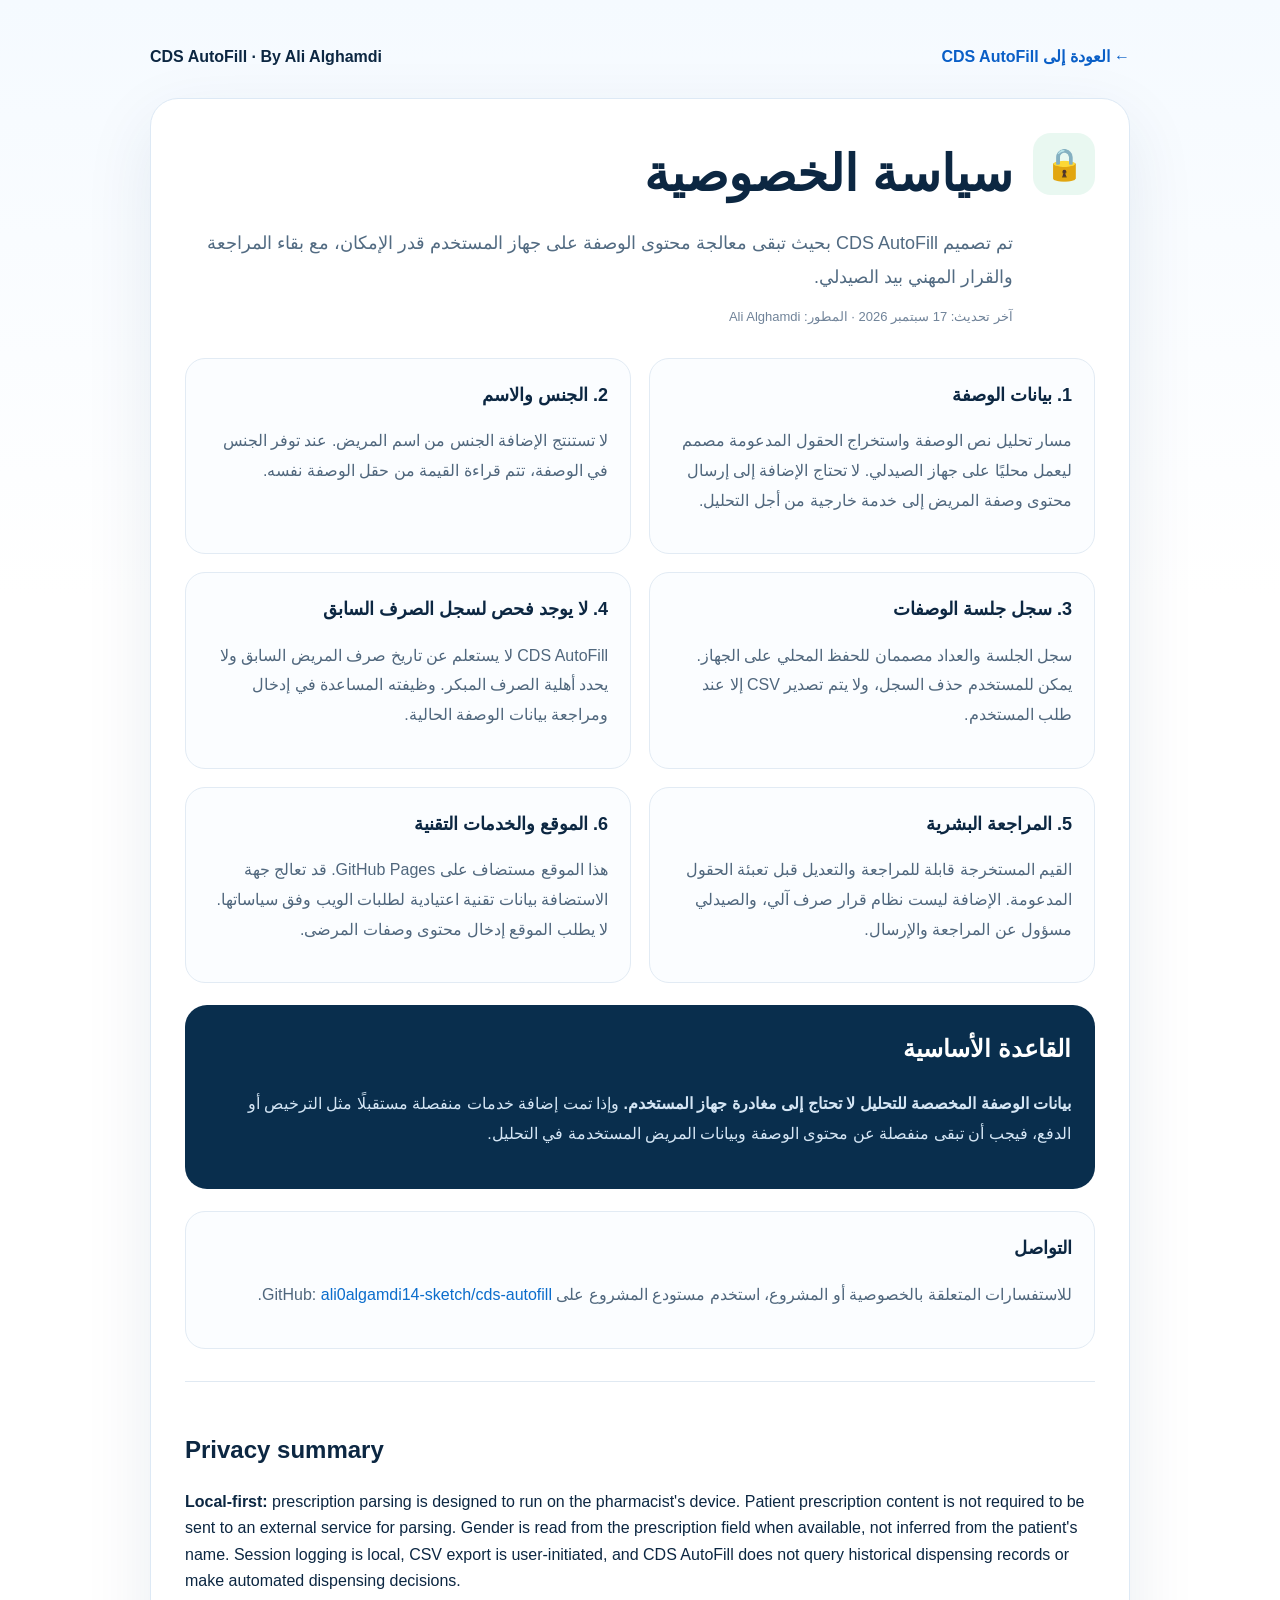
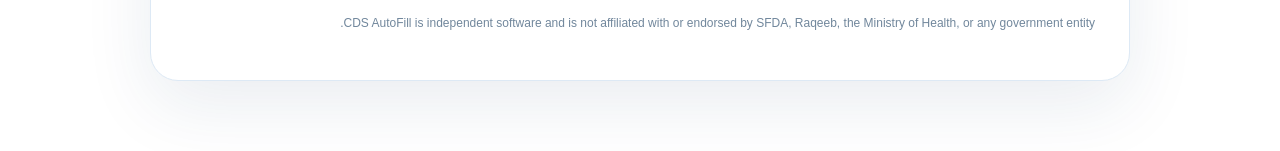
==== commit 278170e7: "Add files via upload" ====
--- a/privacy.html
+++ b/privacy.html
@@ -1,25 +1,45 @@
 <!doctype html>
 <html lang="ar" dir="rtl">
 <head>
-<meta charset="utf-8"><meta name="viewport" content="width=device-width,initial-scale=1"><meta name="theme-color" content="#07111f">
-<title>Privacy Policy — CDS AutoFill</title><link rel="icon" href="icon.png"><link rel="stylesheet" href="styles.css">
-<script>(function(){const l=localStorage.getItem('cdsSiteLang')||'ar';document.documentElement.lang=l;document.documentElement.dir=l==='ar'?'rtl':'ltr';})();</script>
+  <meta charset="utf-8" />
+  <meta name="viewport" content="width=device-width,initial-scale=1" />
+  <title>سياسة الخصوصية | CDS AutoFill</title>
+  <meta name="description" content="سياسة خصوصية CDS AutoFill — معالجة محلية لبيانات الوصفات مع بقاء المراجعة بيد الصيدلي." />
+  <link rel="stylesheet" href="styles.css" />
+  <style>
+    .policy-page{min-height:100vh;background:linear-gradient(180deg,#f5faff 0,#fff 34%);color:#0c2742}.policy-wrap{width:min(980px,calc(100% - 36px));margin:0 auto;padding:44px 0 70px}.policy-top{display:flex;justify-content:space-between;align-items:center;gap:16px;margin-bottom:28px}.policy-back{display:inline-flex;align-items:center;gap:8px;text-decoration:none;color:#0a5fc7;font-weight:800}.policy-card{background:#fff;border:1px solid #dde9f5;border-radius:28px;padding:34px;box-shadow:0 24px 70px rgba(22,60,95,.09)}.policy-hero{display:grid;grid-template-columns:auto 1fr;gap:20px;align-items:start}.policy-lock{width:62px;height:62px;display:grid;place-items:center;border-radius:18px;background:#e9f8f1;font-size:31px}.policy-card h1{font-size:clamp(30px,5vw,50px);margin:0 0 10px}.policy-lead{font-size:18px;line-height:1.9;color:#526b82;margin:0}.policy-meta{margin-top:12px;color:#708399;font-size:13px}.policy-grid{display:grid;grid-template-columns:1fr 1fr;gap:18px;margin-top:30px}.policy-section{border:1px solid #e2ebf4;border-radius:20px;padding:22px;background:#fbfdff}.policy-section h2{margin:0 0 10px;font-size:18px}.policy-section p,.policy-section li{color:#50677d;line-height:1.85}.policy-highlight{margin-top:22px;border-radius:22px;background:#092e4d;color:#fff;padding:24px}.policy-highlight h2{margin-top:0}.policy-highlight p{color:#d5e6f5;line-height:1.9}.policy-en{margin-top:32px;padding-top:28px;border-top:1px solid #e0e9f2;direction:ltr;text-align:left}.policy-en h2{font-size:24px}.policy-contact a{color:#0b6dcc}.policy-note{font-size:12px;color:#71879c;margin-top:18px;line-height:1.8}@media(max-width:720px){.policy-grid{grid-template-columns:1fr}.policy-card{padding:23px}.policy-hero{grid-template-columns:1fr}.policy-top{align-items:flex-start;flex-direction:column}}
+  </style>
 </head>
 <body>
-<div class="page-glow glow-a"></div>
-<header class="site-header"><div class="container nav-wrap"><a class="brand" href="./"><img src="icon.png" alt="CDS AutoFill icon"><span><b>CDS AutoFill</b><small>Smart Prescription Entry</small></span></a><div class="navright"><nav class="navlinks"><a href="./" data-ar="الرئيسية" data-en="Home"></a></nav><button class="langbtn" id="langToggle" type="button">English</button></div></div></header>
-<main class="container privacy-page">
-<section class="privacy-hero"><span class="section-kicker" data-ar="الخصوصية" data-en="Privacy"></span><h1 class="privacy-title"><span data-ar="سياسة الخصوصية" data-en="Privacy Policy"></span></h1><p class="lead" data-ar="آخر تحديث: 11 سبتمبر 2026" data-en="Last updated: 11 September 2026"></p></section>
-<div class="policy-list">
-<article class="feature policy"><h3 data-ar="1. ما الذي يفعله CDS AutoFill؟" data-en="1. What CDS AutoFill does"></h3><p data-ar="CDS AutoFill إضافة للمتصفح تساعد الصيادلة في إدخال بيانات الوصفات. تحلل نص الوصفة محليًا، وتعرض خطوة للمراجعة، ويمكنها تعبئة الحقول المدعومة بعد تأكيد الصيدلي." data-en="CDS AutoFill is a browser extension that assists pharmacists with prescription data entry. It parses prescription text locally, displays a review step, and can populate supported fields after pharmacist confirmation."></p></article>
-<article class="feature policy"><h3 data-ar="2. بيانات المريض والوصفة" data-en="2. Patient and prescription data"></h3><p data-ar="تتم معالجة أسماء المرضى ومعرّفاتهم والتشخيصات ومعرّفات الوصفات ومعلومات الطبيب وتفاصيل الأدوية ومحتوى الوصفة الآخر محليًا على جهاز المستخدم أثناء التشغيل الطبيعي. CDS AutoFill غير مصمم لإرسال هذه المعلومات إلى خادم خارجي لمعالجة الوصفات." data-en="Patient names, patient identifiers, diagnoses, prescription identifiers, physician information, medication details and other prescription content are processed locally on the user's device during normal operation. CDS AutoFill is not designed to transmit this information to an external prescription-processing server."></p></article>
-<article class="feature policy"><h3 data-ar="3. التخزين المحلي" data-en="3. Local storage"></h3><p data-ar="قد تخزن الإضافة سجلات التشغيل والإعدادات محليًا داخل المتصفح، ويمكن للمستخدم تصدير السجلات المدعومة محليًا. وتبقى بيانات المتصفح المحلية خاضعة لإعدادات أمان الجهاز وملف المتصفح." data-en="The extension may store operational logs and settings locally in the browser. Users may export supported logs locally. Local browser data remains subject to the browser profile and device security controls."></p></article>
-<article class="feature policy"><h3 data-ar="4. الترخيص" data-en="4. Licensing"></h3><p data-ar="قد تستخدم النسخة التجارية خدمة ترخيص خارجية. وقد تتضمن طلبات الترخيص مفتاح الترخيص ومعرّف تثبيت عشوائيًا وإصدار الإضافة وحالة الترخيص. لا تُضمّن بيانات المرضى أو الوصفات في طلبات الترخيص." data-en="A commercial version may use an external licensing provider. Licensing requests may include a license key, a randomly generated installation identifier, extension version and license status. Patient and prescription data must not be included in licensing requests."></p></article>
-<article class="feature policy"><h3 data-ar="5. المسؤولية المهنية" data-en="5. Professional responsibility"></h3><p data-ar="CDS AutoFill مساعد لإدخال البيانات ولا يتخذ قرارات الصرف. يتحمل الصيدلي مسؤولية مراجعة معلومات الوصفة والتأكد من دقتها والالتزام بالأنظمة والمعايير المهنية وإجراءات المنشأة المعمول بها." data-en="CDS AutoFill is a data-entry assistant and does not make dispensing decisions. Pharmacists are responsible for reviewing prescription information, confirming accuracy and complying with applicable laws, professional standards and institutional procedures."></p></article>
-<article class="feature policy"><h3 data-ar="6. خدمات الأطراف الثالثة" data-en="6. Third-party services"></h3><p data-ar="إذا تم تفعيل خدمات الترخيص أو الدفع، فقد تعالج تلك الجهات معلومات الترخيص أو المعاملة وفق سياسات الخصوصية الخاصة بها. ويجب أن يقلل CDS AutoFill البيانات المشتركة معها إلى الحد المطلوب فقط لعمليات الترخيص أو الدفع." data-en="If licensing or payment services are enabled, those providers may process licensing or transaction information under their own privacy terms. CDS AutoFill should minimize data shared with such services to what is required for licensing or payment operations."></p></article>
-<article class="feature policy"><h3 data-ar="7. عدم الارتباط بالجهات الحكومية" data-en="7. Government affiliation"></h3><p data-ar="CDS AutoFill برنامج مستقل وليس تابعًا أو معتمدًا أو منتجًا رسميًا لهيئة الغذاء والدواء السعودية (SFDA) أو رقيب أو أي جهة حكومية." data-en="CDS AutoFill is independent software and is not affiliated with, endorsed by, or an official product of SFDA, Raqeeb, or any government authority."></p></article>
-<article class="feature policy"><h3 data-ar="8. التواصل" data-en="8. Contact"></h3><p data-ar="سيتم توفير معلومات التواصل للاستفسارات المتعلقة بالخصوصية أو الدعم في صفحة التوزيع الرسمية قبل الإطلاق التجاري العام." data-en="For privacy or support inquiries, contact information will be provided on the official distribution page before public commercial release."></p></article>
-</div>
-</main>
-<footer><div class="container footerrow"><div class="footer-brand"><img src="icon.png" alt=""><div><b>CDS AutoFill</b><span>by Dr. Ali</span></div></div><div class="footer-links"><a href="./" data-ar="الرئيسية" data-en="Home"></a></div><div class="copyright">© 2026 CDS AutoFill</div></div></footer>
-<script src="lang.js"></script></body></html>
+  <main class="policy-page">
+    <div class="policy-wrap">
+      <div class="policy-top">
+        <a class="policy-back" href="index.html">← العودة إلى CDS AutoFill</a>
+        <strong>CDS AutoFill · By Ali Alghamdi</strong>
+      </div>
+      <article class="policy-card">
+        <div class="policy-hero">
+          <div class="policy-lock">🔒</div>
+          <div>
+            <h1>سياسة الخصوصية</h1>
+            <p class="policy-lead">تم تصميم CDS AutoFill بحيث تبقى معالجة محتوى الوصفة على جهاز المستخدم قدر الإمكان، مع بقاء المراجعة والقرار المهني بيد الصيدلي.</p>
+            <div class="policy-meta">آخر تحديث: 17 سبتمبر 2026 · المطور: Ali Alghamdi</div>
+          </div>
+        </div>
+        <div class="policy-grid">
+          <section class="policy-section"><h2>1. بيانات الوصفة</h2><p>مسار تحليل نص الوصفة واستخراج الحقول المدعومة مصمم ليعمل محليًا على جهاز الصيدلي. لا تحتاج الإضافة إلى إرسال محتوى وصفة المريض إلى خدمة خارجية من أجل التحليل.</p></section>
+          <section class="policy-section"><h2>2. الجنس والاسم</h2><p>لا تستنتج الإضافة الجنس من اسم المريض. عند توفر الجنس في الوصفة، تتم قراءة القيمة من حقل الوصفة نفسه.</p></section>
+          <section class="policy-section"><h2>3. سجل جلسة الوصفات</h2><p>سجل الجلسة والعداد مصممان للحفظ المحلي على الجهاز. يمكن للمستخدم حذف السجل، ولا يتم تصدير CSV إلا عند طلب المستخدم.</p></section>
+          <section class="policy-section"><h2>4. لا يوجد فحص لسجل الصرف السابق</h2><p>CDS AutoFill لا يستعلم عن تاريخ صرف المريض السابق ولا يحدد أهلية الصرف المبكر. وظيفته المساعدة في إدخال ومراجعة بيانات الوصفة الحالية.</p></section>
+          <section class="policy-section"><h2>5. المراجعة البشرية</h2><p>القيم المستخرجة قابلة للمراجعة والتعديل قبل تعبئة الحقول المدعومة. الإضافة ليست نظام قرار صرف آلي، والصيدلي مسؤول عن المراجعة والإرسال.</p></section>
+          <section class="policy-section"><h2>6. الموقع والخدمات التقنية</h2><p>هذا الموقع مستضاف على GitHub Pages. قد تعالج جهة الاستضافة بيانات تقنية اعتيادية لطلبات الويب وفق سياساتها. لا يطلب الموقع إدخال محتوى وصفات المرضى.</p></section>
+        </div>
+        <section class="policy-highlight"><h2>القاعدة الأساسية</h2><p><strong>بيانات الوصفة المخصصة للتحليل لا تحتاج إلى مغادرة جهاز المستخدم.</strong> وإذا تمت إضافة خدمات منفصلة مستقبلًا مثل الترخيص أو الدفع، فيجب أن تبقى منفصلة عن محتوى الوصفة وبيانات المريض المستخدمة في التحليل.</p></section>
+        <section class="policy-section policy-contact" style="margin-top:22px"><h2>التواصل</h2><p>للاستفسارات المتعلقة بالخصوصية أو المشروع، استخدم مستودع المشروع على GitHub: <a href="https://github.com/ali0algamdi14-sketch/cds-autofill">ali0algamdi14-sketch/cds-autofill</a>.</p></section>
+        <section class="policy-en"><h2>Privacy summary</h2><p><strong>Local-first:</strong> prescription parsing is designed to run on the pharmacist's device. Patient prescription content is not required to be sent to an external service for parsing. Gender is read from the prescription field when available, not inferred from the patient's name. Session logging is local, CSV export is user-initiated, and CDS AutoFill does not query historical dispensing records or make automated dispensing decisions.</p></section>
+        <p class="policy-note">CDS AutoFill is independent software and is not affiliated with or endorsed by SFDA, Raqeeb, the Ministry of Health, or any government entity.</p>
+      </article>
+    </div>
+  </main>
+</body>
+</html>
--- a/styles.css
+++ b/styles.css
@@ -1,13 +1,316 @@
-:root{--bg:#06101c;--bg2:#081522;--panel:#0b1928;--panel2:#0e2031;--text:#f3f8fc;--muted:#91a5b7;--cyan:#35d7ff;--green:#5ce5aa;--line:rgba(158,190,216,.15);--line2:rgba(53,215,255,.24);--shadow:0 28px 80px rgba(0,0,0,.38);--radius:22px}
-*{box-sizing:border-box}html{scroll-behavior:smooth}body{margin:0;color:var(--text);background:linear-gradient(180deg,#06101c 0%,#07121f 42%,#081522 100%);font-family:Inter,ui-sans-serif,system-ui,-apple-system,BlinkMacSystemFont,"Segoe UI",Arial,sans-serif;overflow-x:hidden}body:before{content:"";position:fixed;inset:0;pointer-events:none;background-image:linear-gradient(rgba(255,255,255,.018) 1px,transparent 1px),linear-gradient(90deg,rgba(255,255,255,.018) 1px,transparent 1px);background-size:48px 48px;mask-image:linear-gradient(to bottom,black,transparent 75%)}a{color:inherit;text-decoration:none}.container{width:min(1180px,92%);margin:auto}.page-glow{position:fixed;border-radius:50%;filter:blur(110px);pointer-events:none;opacity:.16}.glow-a{width:420px;height:420px;background:var(--cyan);top:-120px;left:-110px}.glow-b{width:360px;height:360px;background:var(--green);top:260px;right:-160px}.site-header{position:sticky;top:0;z-index:20;background:rgba(6,16,28,.72);backdrop-filter:blur(18px);border-bottom:1px solid rgba(255,255,255,.05)}.nav-wrap{height:76px;display:flex;align-items:center;justify-content:space-between}.brand{display:flex;align-items:center;gap:12px}.brand img{width:43px;height:43px;border-radius:13px;box-shadow:0 9px 25px rgba(0,0,0,.25)}.brand span{display:flex;flex-direction:column;line-height:1.05}.brand b{font-size:15px;letter-spacing:.1px}.brand small{font-size:10px;color:#72889c;margin-top:5px;font-weight:600}.navright,.navlinks{display:flex;align-items:center}.navright{gap:18px}.navlinks{gap:26px;color:#9bb0c2;font-size:13px;font-weight:650}.navlinks a{transition:.2s}.navlinks a:hover{color:#fff}.langbtn{font:inherit;font-size:12px;font-weight:800;color:#eaf7ff;background:rgba(255,255,255,.04);border:1px solid var(--line);border-radius:11px;padding:9px 13px;cursor:pointer;transition:.2s}.langbtn:hover{border-color:var(--line2);background:rgba(53,215,255,.06)}
-.hero{min-height:720px;padding:92px 0 84px;display:grid;grid-template-columns:1.04fr .96fr;gap:64px;align-items:center}.hero-copy{position:relative;z-index:2}.eyebrow,.section-kicker{display:inline-flex;align-items:center;gap:9px;color:#9fe8ff;font-size:12px;font-weight:800;letter-spacing:.08em;text-transform:uppercase}.pulse{width:7px;height:7px;border-radius:50%;background:var(--green);box-shadow:0 0 0 6px rgba(92,229,170,.08)}h1{font-size:clamp(48px,6vw,78px);line-height:1.04;letter-spacing:-.045em;margin:22px 0 24px;max-width:800px}.lead{font-size:18px;line-height:1.8;color:var(--muted);max-width:690px;margin:0}.cta{display:flex;gap:12px;flex-wrap:wrap;margin-top:30px}.btn{display:inline-flex;align-items:center;justify-content:center;gap:12px;padding:13px 18px;border-radius:12px;font-weight:800;font-size:13px;border:1px solid var(--line);transition:.22s}.btn:hover{transform:translateY(-1px)}.btn.primary{background:linear-gradient(135deg,#43dcff,#67e8bf);color:#04111a;border:0;box-shadow:0 12px 34px rgba(53,215,255,.18)}.btn.secondary{background:rgba(255,255,255,.035)}.arrow{font-size:16px}.trust-row{display:flex;gap:18px;flex-wrap:wrap;margin-top:28px}.trust-item{display:flex;align-items:center;gap:7px;color:#b9c9d5;font-size:12px}.trust-item span{display:grid;place-items:center;width:18px;height:18px;border-radius:50%;background:rgba(92,229,170,.11);color:var(--green);font-size:11px}.disclaimer{font-size:11px;color:#607689;margin-top:18px;line-height:1.6}
-.product-window{position:relative;background:linear-gradient(160deg,rgba(14,32,49,.98),rgba(7,19,31,.98));border:1px solid rgba(142,194,225,.16);border-radius:26px;box-shadow:var(--shadow),0 0 0 1px rgba(255,255,255,.02) inset;overflow:hidden;transform:perspective(1200px) rotateY(-2deg) rotateX(1deg)}html[dir="rtl"] .product-window{transform:perspective(1200px) rotateY(2deg) rotateX(1deg)}.product-window:before{content:"";position:absolute;inset:-2px;background:linear-gradient(135deg,rgba(53,215,255,.16),transparent 35%,rgba(92,229,170,.08));pointer-events:none}.window-bar{height:48px;border-bottom:1px solid var(--line);display:grid;grid-template-columns:1fr auto 1fr;align-items:center;padding:0 16px;color:#6f8799;font-size:11px}.window-dots{display:flex;gap:6px}.window-dots i{width:8px;height:8px;border-radius:50%;background:#385267}.window-dots i:nth-child(2){background:#2e6570}.window-dots i:nth-child(3){background:#2b765f}.secure-chip{justify-self:end;padding:5px 8px;border:1px solid rgba(92,229,170,.18);border-radius:999px;color:#82dcb5;background:rgba(92,229,170,.05)}.product-body{display:grid;grid-template-columns:72px 1fr;min-height:480px}.product-sidebar{border-inline-end:1px solid var(--line);padding:18px 15px;display:flex;align-items:center;flex-direction:column;gap:15px}.product-sidebar img{width:36px;height:36px;border-radius:10px;margin-bottom:10px}.side-line{height:8px;width:34px;border-radius:99px;background:#193047}.side-line.active{background:linear-gradient(90deg,#36c9ec,#59ddaa)}.side-line.short{width:22px}.side-spacer{flex:1}.side-badge{font-size:9px;font-weight:900;color:#8ce7bc;border:1px solid rgba(92,229,170,.2);padding:5px 7px;border-radius:7px}.review-panel{padding:28px}.review-head{display:flex;justify-content:space-between;gap:15px;align-items:center;margin-bottom:25px}.review-head small{display:block;color:#71869a;font-size:11px;margin-bottom:5px}.review-head strong{font-size:18px}.status-pill{font-size:10px;color:#78e8ba;background:rgba(92,229,170,.07);border:1px solid rgba(92,229,170,.18);padding:7px 9px;border-radius:999px}.review-grid{display:grid;grid-template-columns:1fr 1fr;gap:12px}.field{background:rgba(255,255,255,.025);border:1px solid var(--line);border-radius:13px;padding:13px 14px}.field.wide{grid-column:span 2}.field span{display:block;color:#71869a;font-size:10px;margin-bottom:7px}.field b{font-size:12px;letter-spacing:.02em}.field em{font-style:normal;color:#879caf;font-weight:500}.duration-card{margin-top:14px;display:flex;justify-content:space-between;align-items:center;padding:14px;border:1px solid rgba(92,229,170,.16);background:rgba(92,229,170,.045);border-radius:14px}.duration-card>div{display:flex;align-items:center;gap:11px}.mini-icon{display:grid;place-items:center;width:31px;height:31px;border-radius:9px;background:rgba(53,215,255,.08);color:var(--cyan)}.duration-card small{display:block;color:#74a0b5;font-size:9px}.duration-card b{font-size:11px}.check{display:grid;place-items:center;width:26px;height:26px;background:rgba(92,229,170,.12);border-radius:50%;color:var(--green)}.review-actions{display:flex;justify-content:flex-end;gap:8px;margin-top:20px}.review-actions button{font:inherit;font-size:10px;font-weight:800;border-radius:9px;padding:10px 13px}.ghost{color:#879cad;border:1px solid var(--line);background:transparent}.fill{color:#05141e;border:0;background:linear-gradient(135deg,#43dcff,#62e4bb)}
-.metrics-strip{border-block:1px solid rgba(255,255,255,.055);background:rgba(255,255,255,.018)}.metrics{display:grid;grid-template-columns:repeat(3,1fr);padding:24px 0}.metrics>div{display:flex;align-items:center;justify-content:center;gap:12px;padding:0 24px;border-inline-end:1px solid var(--line)}.metrics>div:last-child{border:0}.metrics strong{font-size:24px;color:#e8f7ff}.metrics span{font-size:11px;color:#7f95a7;max-width:150px;line-height:1.4}
-.section-block{padding:104px 0}.section-heading{display:flex;justify-content:space-between;align-items:end;gap:40px;margin-bottom:36px}.section-heading.compact{margin-bottom:28px}.section-heading h2,.privacy-card h2,.final-cta h2{font-size:clamp(32px,4vw,48px);letter-spacing:-.035em;margin:9px 0 0}.section-heading p{max-width:470px;color:var(--muted);line-height:1.75;margin:0;font-size:14px}.feature-grid{display:grid;grid-template-columns:repeat(3,1fr);gap:14px}.feature{position:relative;min-height:235px;padding:24px;border:1px solid var(--line);border-radius:18px;background:linear-gradient(180deg,rgba(255,255,255,.035),rgba(255,255,255,.015));overflow:hidden;transition:.23s}.feature:hover{transform:translateY(-3px);border-color:rgba(53,215,255,.22);background:linear-gradient(180deg,rgba(53,215,255,.045),rgba(255,255,255,.015))}.feature.featured:after{content:"";position:absolute;width:120px;height:120px;border-radius:50%;background:var(--cyan);filter:blur(80px);opacity:.08;inset-inline-end:-30px;top:-35px}.feature-icon{width:42px;height:42px;display:grid;place-items:center;border-radius:12px;background:rgba(53,215,255,.07);border:1px solid rgba(53,215,255,.1);color:#8feaff;font-weight:900;font-size:15px}.feature-num{position:absolute;top:25px;inset-inline-end:24px;color:#425b6d;font-size:10px;font-weight:900}.feature h3{font-size:17px;margin:28px 0 9px}.feature p{font-size:13px;line-height:1.75;color:var(--muted);margin:0}
-.workflow-section{background:linear-gradient(180deg,rgba(255,255,255,.014),rgba(255,255,255,.024));border-block:1px solid rgba(255,255,255,.05)}.steps{display:grid;grid-template-columns:1fr auto 1fr auto 1fr;gap:14px;align-items:center}.step{display:flex;gap:16px;align-items:flex-start;padding:24px;border-radius:18px;border:1px solid var(--line);background:#091725}.step>span{font-size:11px;font-weight:900;color:#72daef;border:1px solid rgba(53,215,255,.15);border-radius:8px;padding:6px 7px}.step h3{font-size:16px;margin:0 0 7px}.step p{font-size:12px;line-height:1.65;color:var(--muted);margin:0}.step-arrow{color:#415a6d;font-size:20px}html[dir="rtl"] .step-arrow{transform:rotate(180deg)}
-.privacy-card{margin-top:104px;margin-bottom:70px;display:grid;grid-template-columns:auto 1fr;gap:26px;align-items:start;padding:34px;border:1px solid rgba(92,229,170,.16);border-radius:24px;background:linear-gradient(135deg,rgba(92,229,170,.055),rgba(53,215,255,.025));box-shadow:0 18px 60px rgba(0,0,0,.18)}.privacy-icon{width:54px;height:54px;border-radius:16px;display:grid;place-items:center;background:rgba(92,229,170,.08);border:1px solid rgba(92,229,170,.14);color:var(--green);font-size:22px}.privacy-card h2{font-size:34px;margin:8px 0 12px}.privacy-card p{max-width:780px;color:#9db1c0;line-height:1.8;font-size:14px}.text-link{display:inline-block;margin-top:8px;color:#8ee9ff;font-size:12px;font-weight:800}.final-cta{margin-bottom:100px;padding:42px;display:flex;align-items:center;justify-content:space-between;gap:30px;border:1px solid var(--line);border-radius:24px;background:linear-gradient(135deg,#0b1d2c,#0a1825);box-shadow:0 22px 65px rgba(0,0,0,.22)}.final-cta h2{font-size:38px}.final-cta p{color:var(--muted);margin:8px 0 0}
-footer{border-top:1px solid rgba(255,255,255,.05);padding:28px 0 36px;color:#71879a}.footerrow{display:grid;grid-template-columns:1fr auto 1fr;align-items:center;gap:20px}.footer-brand{display:flex;align-items:center;gap:10px}.footer-brand img{width:32px;height:32px;border-radius:9px}.footer-brand div{display:flex;flex-direction:column}.footer-brand b{font-size:12px;color:#a8bbc9}.footer-brand span{font-size:10px;margin-top:2px}.footer-links{display:flex;gap:20px;font-size:11px}.copyright{justify-self:end;font-size:10px}
-.privacy-page{padding:74px 0 100px}.privacy-hero{max-width:780px;margin-bottom:38px}.privacy-title{font-size:clamp(44px,6vw,68px);margin:18px 0 14px}.policy-list{display:grid;gap:12px}.policy{min-height:auto;padding:22px 24px}.policy h3{margin:0 0 10px;font-size:15px}.policy p{margin:0;color:var(--muted);font-size:13px;line-height:1.8}
-html[dir="rtl"] body{font-family:"Segoe UI",Tahoma,Arial,sans-serif}html[dir="rtl"] h1,html[dir="rtl"] .section-heading h2,html[dir="rtl"] .privacy-card h2,html[dir="rtl"] .final-cta h2{letter-spacing:-.02em}html[dir="rtl"] .eyebrow,html[dir="rtl"] .section-kicker{text-transform:none;letter-spacing:0}
-@media(max-width:980px){.hero{grid-template-columns:1fr;padding-top:70px;min-height:auto}.product-window{max-width:720px}.feature-grid{grid-template-columns:repeat(2,1fr)}.steps{grid-template-columns:1fr}.step-arrow{display:none}.section-heading{align-items:flex-start;flex-direction:column}.metrics span{max-width:120px}}
-@media(max-width:700px){.container{width:min(92%,620px)}.site-header{position:relative}.nav-wrap{height:68px}.brand small,.navlinks{display:none}.hero{padding:52px 0 56px;gap:40px}h1{font-size:43px}.lead{font-size:16px}.trust-row{gap:12px}.product-window{transform:none!important}.product-body{grid-template-columns:48px 1fr;min-height:430px}.product-sidebar{padding:14px 8px}.product-sidebar img{width:28px;height:28px}.side-line{width:26px}.review-panel{padding:18px 14px}.review-head{align-items:flex-start;flex-direction:column}.review-grid{grid-template-columns:1fr}.field.wide{grid-column:auto}.metrics{grid-template-columns:1fr}.metrics>div{justify-content:flex-start;border:0;border-bottom:1px solid var(--line);padding:14px 4px}.metrics>div:last-child{border:0}.section-block{padding:74px 0}.feature-grid{grid-template-columns:1fr}.feature{min-height:210px}.privacy-card{margin-top:74px;grid-template-columns:1fr;padding:26px}.final-cta{margin-bottom:74px;padding:30px 24px;align-items:flex-start;flex-direction:column}.footerrow{grid-template-columns:1fr}.footer-links{order:2}.copyright{justify-self:start;order:3}.window-bar{grid-template-columns:1fr auto}.window-bar>span{display:none}.secure-chip{justify-self:end}.review-actions{justify-content:stretch}.review-actions button{flex:1}}
+:root {
+  --bg: #f4f8fc;
+  --surface: rgba(255, 255, 255, 0.78);
+  --surface-solid: #ffffff;
+  --ink: #071525;
+  --muted: #5f7082;
+  --line: rgba(18, 43, 67, 0.12);
+  --navy: #071525;
+  --navy-2: #0b2036;
+  --blue: #1f7aec;
+  --blue-2: #45a3ff;
+  --cyan: #39d0d8;
+  --green: #1aa981;
+  --shadow: 0 24px 70px rgba(10, 31, 55, 0.14);
+  --shadow-soft: 0 12px 36px rgba(10, 31, 55, 0.08);
+  --radius-xl: 32px;
+  --radius-lg: 24px;
+  --radius-md: 18px;
+  --container: 1180px;
+}
+
+* { box-sizing: border-box; }
+html { scroll-behavior: smooth; }
+body {
+  margin: 0;
+  color: var(--ink);
+  background:
+    linear-gradient(180deg, #f8fbff 0%, #f2f7fc 38%, #ffffff 100%);
+  font-family: Inter, "SF Pro Display", "Segoe UI", "Noto Sans Arabic", Tahoma, Arial, sans-serif;
+  line-height: 1.65;
+  -webkit-font-smoothing: antialiased;
+  overflow-x: hidden;
+}
+body[dir="rtl"] { font-family: "Noto Sans Arabic", Tahoma, "Segoe UI", Arial, sans-serif; }
+a { color: inherit; text-decoration: none; }
+button, input, select, textarea { font: inherit; }
+button { color: inherit; }
+svg { display: block; }
+
+.container { width: min(calc(100% - 40px), var(--container)); margin: 0 auto; }
+.section { padding: 110px 0; position: relative; }
+.section-tight { padding: 0 0 24px; }
+
+.page-glow {
+  position: fixed;
+  width: 560px;
+  height: 560px;
+  border-radius: 50%;
+  filter: blur(90px);
+  opacity: .18;
+  pointer-events: none;
+  z-index: -2;
+}
+.page-glow-one { background: #3e95ff; top: -220px; right: -160px; }
+.page-glow-two { background: #38d5cf; bottom: 15%; left: -300px; opacity: .12; }
+
+.site-header {
+  position: sticky;
+  top: 0;
+  z-index: 50;
+  background: rgba(248, 251, 255, .78);
+  border-bottom: 1px solid rgba(14, 40, 65, .07);
+  backdrop-filter: blur(18px);
+  -webkit-backdrop-filter: blur(18px);
+}
+.nav-wrap { min-height: 76px; display: flex; align-items: center; justify-content: space-between; gap: 30px; }
+.brand { display: inline-flex; align-items: center; gap: 12px; min-width: max-content; }
+.brand-mark {
+  width: 38px; height: 38px; border-radius: 12px; display: grid; place-items: center;
+  color: white; background: linear-gradient(145deg, var(--blue), #175fc5); box-shadow: 0 10px 24px rgba(31, 122, 236, .3);
+}
+.brand-mark svg { width: 25px; height: 25px; }
+.brand strong { display: block; font-size: 15px; letter-spacing: -.02em; }
+.brand small { display: block; color: var(--muted); font-size: 10.5px; margin-top: -2px; }
+.nav-links { display: flex; gap: 28px; align-items: center; color: #415365; font-size: 13px; font-weight: 650; }
+.nav-links a { position: relative; transition: color .2s ease; }
+.nav-links a:hover { color: var(--blue); }
+.nav-actions { display: flex; gap: 10px; align-items: center; }
+.language-toggle {
+  border: 1px solid var(--line); background: rgba(255,255,255,.74); border-radius: 12px; padding: 9px 12px;
+  display: inline-flex; gap: 8px; align-items: center; cursor: pointer; font-size: 12px; font-weight: 700; box-shadow: var(--shadow-soft);
+}
+.lang-dot { width: 7px; height: 7px; border-radius: 50%; background: var(--cyan); box-shadow: 0 0 0 4px rgba(57, 208, 216, .12); }
+
+.button {
+  display: inline-flex; align-items: center; justify-content: center; gap: 10px; border-radius: 14px; padding: 13px 18px;
+  font-weight: 750; font-size: 13px; border: 1px solid transparent; transition: transform .2s ease, box-shadow .2s ease, background .2s ease;
+}
+.button:hover { transform: translateY(-2px); }
+.button svg { width: 17px; height: 17px; }
+body[dir="rtl"] .button svg { transform: scaleX(-1); }
+.button-small { padding: 10px 14px; border-radius: 12px; font-size: 12px; }
+.button-primary { color: #fff; background: linear-gradient(135deg, var(--blue), #1261ca); box-shadow: 0 14px 28px rgba(31, 122, 236, .25); }
+.button-primary:hover { box-shadow: 0 18px 34px rgba(31, 122, 236, .32); }
+.button-secondary, .button-ghost { background: rgba(255,255,255,.7); border-color: var(--line); color: var(--ink); box-shadow: 0 10px 28px rgba(12, 34, 55, .06); }
+.button-light { background: #fff; color: var(--navy); box-shadow: 0 14px 30px rgba(0,0,0,.12); }
+
+.hero { padding-top: 86px; padding-bottom: 72px; min-height: 720px; display: flex; align-items: center; }
+.hero-grid { display: grid; grid-template-columns: 1.02fr .98fr; gap: 70px; align-items: center; }
+.eyebrow {
+  width: fit-content; display: inline-flex; align-items: center; gap: 10px; padding: 7px 11px; border-radius: 999px;
+  border: 1px solid rgba(31, 122, 236, .15); background: rgba(255,255,255,.75); color: #305d88; font-size: 11px; font-weight: 800; letter-spacing: .02em;
+}
+.status-dot { width: 7px; height: 7px; border-radius: 50%; background: #1cc48f; box-shadow: 0 0 0 4px rgba(28,196,143,.12); display: inline-block; }
+.hero h1 { margin: 20px 0 20px; letter-spacing: -.045em; }
+.hero-product {
+  display: block; font-size: clamp(3.35rem, 6vw, 5.7rem); line-height: .96; font-weight: 850;
+  background: linear-gradient(95deg, #071525 0%, #0f4b86 55%, #1f7aec 100%); -webkit-background-clip: text; background-clip: text; color: transparent;
+}
+.hero-headline { display: block; margin-top: 18px; max-width: 720px; font-size: clamp(1.65rem, 3vw, 2.7rem); line-height: 1.15; font-weight: 760; color: #17314b; letter-spacing: -.035em; }
+.hero-subtitle { max-width: 650px; color: var(--muted); font-size: 17px; margin: 0; }
+.hero-actions { display: flex; gap: 12px; margin: 30px 0 28px; flex-wrap: wrap; }
+.trust-row { display: flex; align-items: center; gap: 18px; flex-wrap: wrap; color: #5d6f80; font-size: 11.5px; font-weight: 700; }
+.trust-row > span { display: inline-flex; gap: 7px; align-items: center; }
+.trust-row svg { width: 16px; height: 16px; color: var(--green); }
+
+.hero-visual { position: relative; }
+.browser-frame {
+  border: 1px solid rgba(9, 40, 70, .13); background: rgba(255,255,255,.86); border-radius: 26px; overflow: hidden;
+  box-shadow: 0 40px 90px rgba(8, 32, 58, .2), 0 1px 0 rgba(255,255,255,.9) inset; transform: perspective(1200px) rotateY(-2.5deg) rotateX(1deg);
+}
+body[dir="rtl"] .browser-frame { transform: perspective(1200px) rotateY(2.5deg) rotateX(1deg); }
+.browser-topbar { height: 46px; background: #f8fbfe; border-bottom: 1px solid #e7edf3; display: grid; grid-template-columns: 80px 1fr 50px; align-items: center; padding: 0 14px; }
+.browser-dots { display: flex; gap: 6px; }
+.browser-dots span { width: 8px; height: 8px; border-radius: 50%; background: #d6dee7; }
+.browser-address { justify-self: center; min-width: 220px; max-width: 330px; width: 100%; background: #eef3f7; border-radius: 8px; padding: 6px 12px; color: #6a7a88; font-size: 9px; text-align: center; }
+.lock-dot { width: 5px; height: 5px; border-radius: 50%; background: #46a276; display: inline-block; margin-inline-end: 4px; }
+.browser-menu { justify-self: end; color: #8fa0ae; font-size: 13px; letter-spacing: 2px; }
+.browser-body { min-height: 500px; display: grid; grid-template-columns: 58px 1fr; background: #f1f5f9; }
+body[dir="rtl"] .browser-body { grid-template-columns: 1fr 58px; }
+body[dir="rtl"] .mock-sidebar { grid-column: 2; }
+body[dir="rtl"] .mock-content { grid-column: 1; grid-row: 1; }
+.mock-sidebar { background: #0b1c2e; padding: 18px 11px; display: flex; flex-direction: column; align-items: center; gap: 16px; }
+.mock-logo { width: 34px; height: 34px; border-radius: 9px; background: linear-gradient(145deg, #2a8af9, #1763ca); color: white; display: grid; place-items: center; font-size: 9px; font-weight: 900; }
+.mock-nav { width: 24px; height: 7px; border-radius: 9px; background: #294057; }
+.mock-nav.active { background: #2d8af2; }
+.mock-content { padding: 22px; }
+.mock-page-title { display: flex; align-items: center; justify-content: space-between; margin-bottom: 16px; }
+.line { height: 8px; border-radius: 8px; background: #d6e0e9; display: block; margin-bottom: 6px; }
+.line.lg { width: 125px; } .line.sm { width: 76px; height: 5px; }
+.pill { display: inline-flex; align-items: center; gap: 7px; border-radius: 999px; padding: 5px 9px; font-size: 8px; font-weight: 800; }
+.pill.neutral { background: #e8eff5; color: #687d90; }
+.pill.success { color: #14825f; background: #e8f8f2; }
+.pill .status-dot { width: 5px; height: 5px; box-shadow: none; }
+.autofill-card { background: #fff; border: 1px solid #e4ebf1; border-radius: 17px; padding: 17px; box-shadow: 0 14px 34px rgba(17, 49, 78, .09); }
+.autofill-head { display: flex; align-items: center; justify-content: space-between; padding-bottom: 14px; border-bottom: 1px solid #edf2f6; }
+.autofill-brand { display: flex; align-items: center; gap: 9px; }
+.mini-mark { width: 28px; height: 28px; border-radius: 8px; background: linear-gradient(145deg, var(--blue), #1264ce); color: white; display: grid; place-items: center; font-weight: 900; }
+.autofill-brand strong { display: block; font-size: 10px; }
+.autofill-brand small { display: block; color: #7b8d9c; font-size: 7.5px; margin-top: 1px; }
+.mock-fields { display: grid; gap: 9px; padding: 13px 0; }
+.mock-field { border: 1px solid #e7edf2; background: #fbfdff; padding: 8px 9px; border-radius: 9px; }
+.mock-field > span, .mock-field div > span { display: block; color: #8292a0; font-size: 6.8px; margin-bottom: 2px; }
+.mock-field strong { font-size: 8.2px; color: #1b3146; font-weight: 750; }
+.mock-field-split { display: grid; grid-template-columns: 1fr 1fr; gap: 10px; }
+.mock-actions { display: grid; grid-template-columns: 1fr 1.15fr; gap: 8px; }
+.fake-btn { border: 0; border-radius: 8px; padding: 8px; font-size: 7.5px; font-weight: 800; }
+.fake-btn.secondary { background: #eef3f7; color: #607487; }
+.fake-btn.primary { background: #1f7aec; color: #fff; }
+.record-strip { margin-top: 12px; border: 1px solid #e4ebf1; background: rgba(255,255,255,.9); border-radius: 12px; padding: 9px 12px; display: flex; align-items: center; gap: 7px; color: #637788; box-shadow: 0 10px 28px rgba(14,43,69,.05); font-size: 7.5px; }
+.record-strip > span { margin-inline-end: auto; display: flex; align-items: center; gap: 6px; }
+.record-dot { width: 6px; height: 6px; border-radius: 50%; background: #18b884; box-shadow: 0 0 0 3px rgba(24,184,132,.12); }
+.record-strip strong { font-size: 11px; color: #1a3148; }
+.record-strip small { font-size: 7px; }
+.creator-chip {
+  position: absolute; right: -24px; bottom: 35px; display: flex; align-items: center; gap: 10px; padding: 10px 14px;
+  background: rgba(6, 22, 38, .94); color: #fff; border: 1px solid rgba(255,255,255,.11); border-radius: 16px; box-shadow: 0 18px 44px rgba(0,0,0,.24); backdrop-filter: blur(12px);
+}
+body[dir="rtl"] .creator-chip { right: auto; left: -24px; }
+.creator-avatar { width: 34px; height: 34px; border-radius: 10px; display: grid; place-items: center; background: linear-gradient(145deg, #2c8dfb, #29bfc8); color: white; font-size: 10px; font-weight: 900; }
+.creator-chip small { display: block; font-size: 7px; color: #92a9bb; }
+.creator-chip strong { display: block; font-size: 10px; letter-spacing: .01em; }
+
+.logo-strip-inner { display: grid; grid-template-columns: 1.4fr repeat(4, .7fr); gap: 10px; align-items: center; border: 1px solid var(--line); border-radius: 18px; padding: 13px 16px; background: rgba(255,255,255,.64); box-shadow: var(--shadow-soft); }
+.logo-strip-label { color: #7a8b99; font-size: 10px; font-weight: 700; }
+.principle { border-inline-start: 1px solid var(--line); padding-inline-start: 14px; display: flex; align-items: center; gap: 8px; }
+.principle span { color: #9cb0bf; font-size: 8px; font-weight: 800; }
+.principle strong { font-size: 10px; color: #374e63; }
+
+.section-heading { max-width: 740px; margin: 0 auto 42px; text-align: center; }
+.section-heading.left { margin-inline: 0; text-align: start; }
+.section-kicker { display: inline-block; color: var(--blue); font-size: 11px; font-weight: 850; text-transform: uppercase; letter-spacing: .12em; margin-bottom: 11px; }
+.section-kicker.light { color: #72caff; }
+.section-heading h2 { margin: 0 0 14px; font-size: clamp(2rem, 4vw, 3.45rem); line-height: 1.08; letter-spacing: -.045em; }
+.section-heading p { color: var(--muted); margin: 0; font-size: 15px; }
+.feature-grid { display: grid; grid-template-columns: repeat(3, 1fr); gap: 18px; }
+.feature-card { border: 1px solid var(--line); border-radius: var(--radius-lg); background: rgba(255,255,255,.72); padding: 25px; min-height: 250px; box-shadow: 0 12px 38px rgba(10,31,55,.05); transition: transform .25s ease, box-shadow .25s ease, border-color .25s ease; }
+.feature-card:hover { transform: translateY(-4px); border-color: rgba(31,122,236,.2); box-shadow: 0 22px 50px rgba(10,31,55,.09); }
+.feature-card-large { grid-column: span 1; background: linear-gradient(145deg, rgba(255,255,255,.95), rgba(235,246,255,.9)); }
+.feature-icon { width: 43px; height: 43px; border-radius: 13px; display: grid; place-items: center; color: var(--blue); background: #ebf4ff; margin-bottom: 22px; }
+.feature-icon svg { width: 22px; height: 22px; }
+.feature-card h3 { margin: 0 0 10px; font-size: 17px; letter-spacing: -.02em; }
+.feature-card p { margin: 0; color: var(--muted); font-size: 13px; }
+.mini-code { margin-top: 22px; border: 1px solid #dce7f0; background: #fff; padding: 10px 12px; border-radius: 11px; display: flex; align-items: center; gap: 9px; font-size: 8.5px; color: #6f8292; }
+.mini-code strong { color: var(--blue); }.mini-code em { font-style: normal; color: #24425f; font-weight: 750; }
+
+.section-dark { background: radial-gradient(circle at 90% 10%, rgba(31,122,236,.22), transparent 34%), linear-gradient(145deg, #071525, #0a2239); color: white; overflow: hidden; }
+.how-grid { display: grid; grid-template-columns: .85fr 1.15fr; gap: 70px; align-items: start; }
+.section-dark .section-heading p { color: #9db2c6; }
+.steps { display: grid; gap: 13px; }
+.step { display: grid; grid-template-columns: 65px 1fr; gap: 18px; padding: 22px; border: 1px solid rgba(255,255,255,.09); border-radius: 20px; background: rgba(255,255,255,.045); backdrop-filter: blur(10px); }
+.step-number { width: 52px; height: 52px; border-radius: 14px; display: grid; place-items: center; background: rgba(55,154,255,.13); border: 1px solid rgba(103,186,255,.16); color: #78c8ff; font-size: 12px; font-weight: 900; }
+.step h3 { margin: 2px 0 5px; font-size: 15px; }.step p { margin: 0; color: #9db2c6; font-size: 12.5px; }
+
+.privacy-grid { display: grid; grid-template-columns: .9fr 1.1fr; gap: 80px; align-items: center; }
+.privacy-visual { min-height: 440px; position: relative; display: grid; place-items: center; }
+.privacy-ring { position: absolute; border-radius: 50%; border: 1px solid rgba(31,122,236,.13); }
+.ring-one { width: 310px; height: 310px; }.ring-two { width: 430px; height: 430px; border-style: dashed; }
+.privacy-core { width: 160px; height: 160px; border-radius: 50%; background: linear-gradient(145deg, #0c2741, #0a1a2c); color: #fff; display: grid; place-items: center; align-content: center; gap: 7px; box-shadow: 0 26px 70px rgba(5,31,59,.22); }
+.privacy-core svg { width: 43px; height: 43px; color: #57c8ff; }.privacy-core strong { font-size: 13px; }
+.orbit-label { position: absolute; padding: 8px 11px; border-radius: 999px; background: rgba(255,255,255,.92); border: 1px solid var(--line); color: #4b657d; font-size: 9px; font-weight: 800; box-shadow: var(--shadow-soft); }
+.orbit-one { top: 17%; left: 7%; }.orbit-two { top: 20%; right: 4%; }.orbit-three { bottom: 13%; right: 18%; }
+body[dir="rtl"] .orbit-one { left: auto; right: 7%; } body[dir="rtl"] .orbit-two { right: auto; left: 4%; } body[dir="rtl"] .orbit-three { right: auto; left: 18%; }
+.privacy-points { display: grid; gap: 15px; margin-top: 26px; }
+.privacy-points > div { display: grid; grid-template-columns: 28px 1fr; gap: 11px; align-items: start; }
+.check { width: 26px; height: 26px; border-radius: 8px; display: grid; place-items: center; color: #138866; background: #e7f8f2; font-weight: 900; font-size: 11px; }
+.privacy-points p { margin: 0; }.privacy-points strong { display: block; font-size: 12px; color: #223e58; }.privacy-points small { display: block; color: #718494; font-size: 11px; margin-top: 2px; }
+
+.creator-section { padding-top: 35px; }
+.creator-card { position: relative; display: grid; grid-template-columns: 1.25fr .75fr; gap: 40px; align-items: center; overflow: hidden; border-radius: 30px; padding: 48px; color: white; background: radial-gradient(circle at 80% 20%, rgba(59,171,255,.26), transparent 30%), linear-gradient(135deg, #071525, #0d3151); box-shadow: var(--shadow); }
+.creator-card::before { content: "ALI"; position: absolute; right: -12px; bottom: -80px; font-size: 180px; font-weight: 950; letter-spacing: -.08em; color: rgba(255,255,255,.025); pointer-events: none; }
+body[dir="rtl"] .creator-card::before { right: auto; left: -12px; }
+.creator-card-copy { position: relative; z-index: 1; }
+.creator-card h2 { margin: 0 0 14px; font-size: clamp(2.1rem, 4vw, 3.9rem); line-height: 1.05; letter-spacing: -.05em; }
+.creator-name { background: linear-gradient(90deg, #fff, #7bd4ff); -webkit-background-clip: text; background-clip: text; color: transparent; }
+.creator-card p { margin: 0; color: #a9bdd0; max-width: 700px; font-size: 14px; }
+.creator-meta { display: flex; gap: 10px; align-items: center; flex-wrap: wrap; margin-top: 24px; color: #8fb1ce; font-size: 10px; font-weight: 800; text-transform: uppercase; letter-spacing: .08em; }
+.creator-meta i { width: 4px; height: 4px; border-radius: 50%; background: #3998e8; }
+.signature-card { justify-self: end; width: min(100%, 275px); min-height: 230px; border-radius: 24px; padding: 24px; display: flex; flex-direction: column; justify-content: flex-end; align-items: flex-start; background: linear-gradient(145deg, rgba(255,255,255,.12), rgba(255,255,255,.04)); border: 1px solid rgba(255,255,255,.13); box-shadow: inset 0 1px 0 rgba(255,255,255,.08); backdrop-filter: blur(12px); }
+body[dir="rtl"] .signature-card { justify-self: start; align-items: flex-start; }
+.signature-monogram { font-size: 70px; line-height: .9; font-weight: 950; letter-spacing: -.08em; color: rgba(255,255,255,.14); margin-bottom: auto; }
+.signature-card strong { font-size: 20px; letter-spacing: -.03em; }.signature-card small { color: #8fb1ce; font-size: 9px; margin-top: 3px; }
+
+.faq-grid { display: grid; grid-template-columns: .78fr 1.22fr; gap: 70px; align-items: start; }
+.faq-list { display: grid; gap: 10px; }
+details { border: 1px solid var(--line); background: rgba(255,255,255,.76); border-radius: 16px; padding: 0 18px; box-shadow: 0 8px 26px rgba(10,31,55,.04); }
+summary { list-style: none; cursor: pointer; padding: 17px 24px 17px 0; position: relative; font-size: 12px; font-weight: 800; }
+body[dir="rtl"] summary { padding: 17px 0 17px 24px; }
+summary::-webkit-details-marker { display: none; }
+summary::after { content: "+"; position: absolute; right: 0; top: 14px; width: 23px; height: 23px; border-radius: 7px; background: #edf4fa; color: #487293; display: grid; place-items: center; font-size: 14px; }
+body[dir="rtl"] summary::after { right: auto; left: 0; }
+details[open] summary::after { content: "–"; }
+details p { margin: -2px 0 16px; color: var(--muted); font-size: 11.5px; max-width: 650px; }
+
+.final-cta { padding-top: 35px; }
+.cta-card { position: relative; overflow: hidden; border-radius: 28px; padding: 38px 42px; display: flex; align-items: center; justify-content: space-between; gap: 30px; color: white; background: linear-gradient(135deg, #1369d5, #0d3b70); box-shadow: 0 22px 60px rgba(20,100,198,.28); }
+.cta-card h2 { margin: 3px 0 8px; max-width: 760px; font-size: clamp(1.65rem, 3vw, 2.7rem); line-height: 1.1; letter-spacing: -.035em; }.cta-card p { margin: 0; color: #b9d8f5; font-size: 11px; }.cta-card p strong { color: #fff; }
+.cta-watermark { position: absolute; right: 22%; top: -45px; font-size: 150px; font-weight: 950; color: rgba(255,255,255,.035); letter-spacing: -.08em; pointer-events: none; }
+body[dir="rtl"] .cta-watermark { right: auto; left: 22%; }
+
+.site-footer { padding: 26px 0 38px; }
+.footer-grid { display: grid; grid-template-columns: 1fr 1.4fr .6fr; gap: 30px; align-items: center; border-top: 1px solid var(--line); padding-top: 24px; }
+.footer-brand strong { display: block; font-size: 13px; }.footer-brand span { display: block; color: #7a8b99; font-size: 9px; margin-top: 2px; }.footer-brand b { color: #2c5f8c; }
+.footer-grid p { margin: 0; color: #8a9aa7; font-size: 9px; text-align: center; }.footer-year { justify-self: end; color: #8a9aa7; font-size: 9px; }
+body[dir="rtl"] .footer-year { justify-self: start; }
+
+.reveal { opacity: 0; transform: translateY(18px); transition: opacity .7s ease, transform .7s ease; }
+.reveal.is-visible { opacity: 1; transform: translateY(0); }
+.reveal-delay-1 { transition-delay: .08s; }.reveal-delay-2 { transition-delay: .16s; }
+
+@media (max-width: 980px) {
+  .nav-links { display: none; }
+  .hero { min-height: auto; padding-top: 70px; }
+  .hero-grid, .how-grid, .privacy-grid, .faq-grid { grid-template-columns: 1fr; gap: 48px; }
+  .hero-copy { text-align: center; }
+  .eyebrow, .hero-subtitle, .section-heading.left { margin-inline: auto; }
+  .hero-actions, .trust-row { justify-content: center; }
+  .feature-grid { grid-template-columns: repeat(2, 1fr); }
+  .creator-card { grid-template-columns: 1fr; }
+  .signature-card { justify-self: start; }
+  .footer-grid { grid-template-columns: 1fr; text-align: center; }.footer-year { justify-self: center !important; }
+  .creator-chip { right: 10px; bottom: -20px; } body[dir="rtl"] .creator-chip { left: 10px; right: auto; }
+  .hero-visual { padding-bottom: 28px; }
+}
+
+@media (max-width: 720px) {
+  .container { width: min(calc(100% - 28px), var(--container)); }
+  .section { padding: 78px 0; }
+  .site-header .button-ghost { display: none; }
+  .nav-wrap { min-height: 66px; }
+  .brand small { display: none; }
+  .hero { padding-top: 56px; padding-bottom: 48px; }
+  .hero-product { font-size: clamp(3rem, 17vw, 4.9rem); }
+  .hero-headline { font-size: clamp(1.5rem, 7vw, 2.25rem); }
+  .hero-subtitle { font-size: 14px; }
+  .browser-frame { transform: none !important; }
+  .browser-body { grid-template-columns: 42px 1fr; }.mock-sidebar { padding: 13px 7px; }.mock-content { padding: 13px; }.browser-topbar { grid-template-columns: 55px 1fr 25px; padding: 0 10px; }.browser-address { min-width: 0; }
+  body[dir="rtl"] .browser-body { grid-template-columns: 1fr 42px; }
+  .creator-chip { position: static; width: fit-content; margin: 10px auto 0; }
+  .logo-strip-inner { grid-template-columns: 1fr 1fr; }.logo-strip-label { grid-column: 1 / -1; text-align: center; margin-bottom: 5px; }.principle { border-inline-start: 0; justify-content: center; padding: 7px; border-top: 1px solid var(--line); }
+  .feature-grid { grid-template-columns: 1fr; }
+  .feature-card { min-height: auto; }
+  .privacy-visual { min-height: 340px; transform: scale(.82); }
+  .creator-card { padding: 30px 24px; }.creator-card h2 { font-size: 2.3rem; }.signature-card { width: 100%; min-height: 190px; }
+  .cta-card { align-items: flex-start; flex-direction: column; padding: 30px 24px; }
+  .mock-field-split, .mock-actions { grid-template-columns: 1fr; }
+}
+
+@media (prefers-reduced-motion: reduce) {
+  html { scroll-behavior: auto; }
+  .reveal { opacity: 1; transform: none; transition: none; }
+  .button, .feature-card { transition: none; }
+}
+
+
+/* Privacy prominence */
+.hero-privacy-banner{margin-top:18px;display:grid;grid-template-columns:auto 1fr auto;gap:14px;align-items:center;text-decoration:none;color:#0b355e;background:rgba(255,255,255,.94);border:1px solid rgba(22,126,94,.28);box-shadow:0 12px 30px rgba(5,35,60,.08);border-radius:18px;padding:14px 16px;max-width:760px;transition:.2s ease}
+.hero-privacy-banner:hover{transform:translateY(-2px);box-shadow:0 16px 34px rgba(5,35,60,.12);border-color:rgba(22,126,94,.5)}
+.hero-privacy-icon{display:grid;place-items:center;width:42px;height:42px;border-radius:13px;background:#e9f8f1;font-size:22px}
+.hero-privacy-banner strong{display:block;font-size:14px;margin-bottom:3px}
+.hero-privacy-banner small{display:block;color:#5f7388;line-height:1.55;font-size:12px}
+.hero-privacy-banner b{white-space:nowrap;color:#0a7b5b;font-size:13px}
+.privacy-policy-button{margin-top:22px;display:inline-flex}
+.footer-privacy-link{color:inherit;text-decoration:none;font-weight:700;opacity:.85}
+.footer-privacy-link:hover{opacity:1;text-decoration:underline}
+@media(max-width:700px){.hero-privacy-banner{grid-template-columns:auto 1fr}.hero-privacy-banner b{grid-column:2}.footer-privacy-link{order:3}}
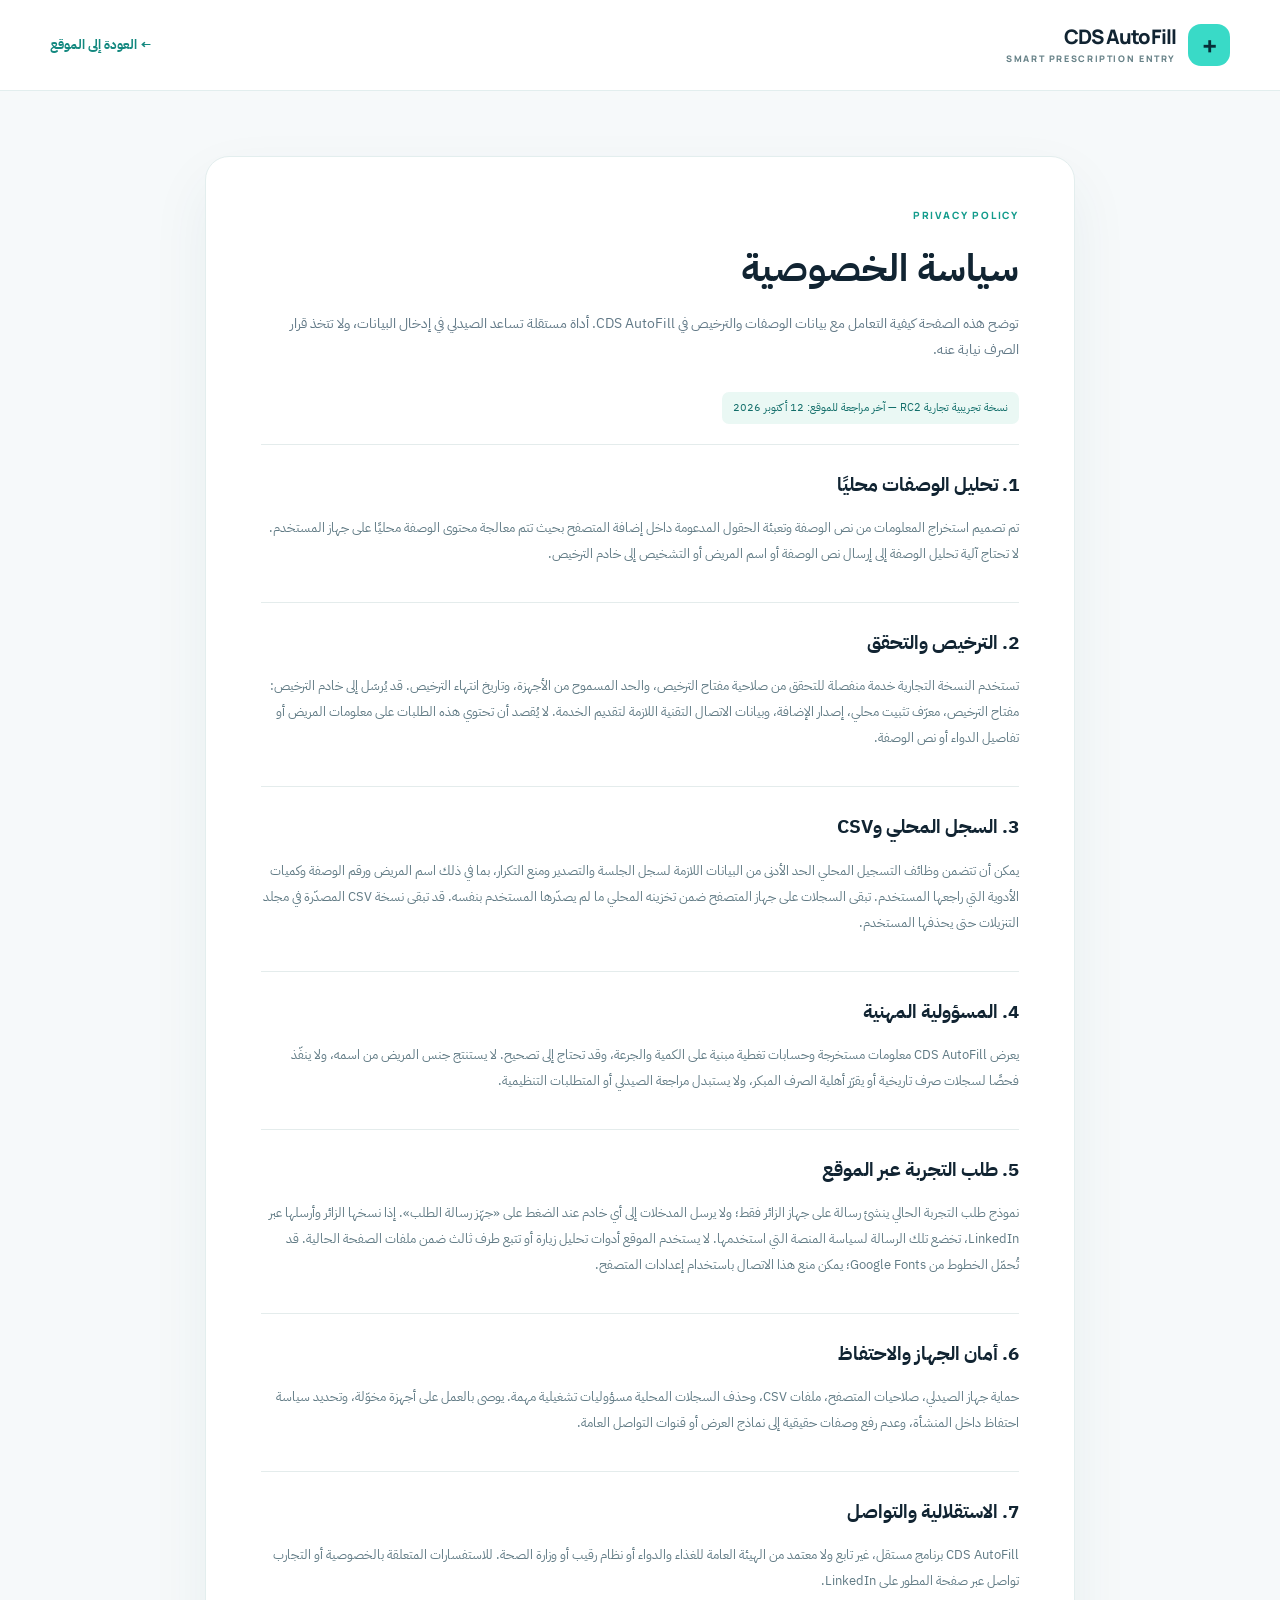
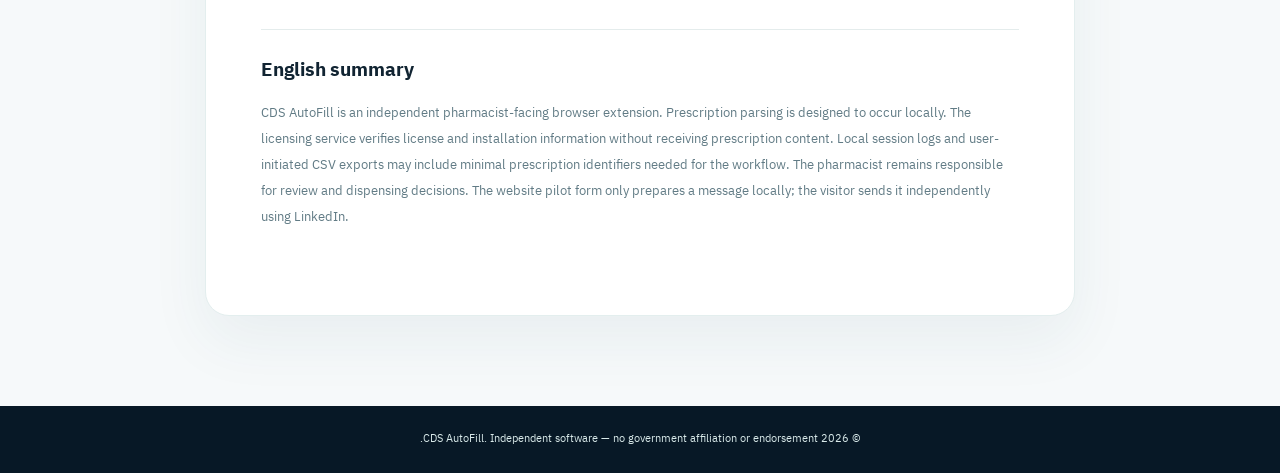
==== commit ef9fbcef: "Launch CDS AutoFill Commercial V3 website with interactive demo and privacy policy" ====
--- a/privacy.html
+++ b/privacy.html
@@ -1,45 +1,10 @@
-<!doctype html>
-<html lang="ar" dir="rtl">
-<head>
-  <meta charset="utf-8" />
-  <meta name="viewport" content="width=device-width,initial-scale=1" />
-  <title>سياسة الخصوصية | CDS AutoFill</title>
-  <meta name="description" content="سياسة خصوصية CDS AutoFill — معالجة محلية لبيانات الوصفات مع بقاء المراجعة بيد الصيدلي." />
-  <link rel="stylesheet" href="styles.css" />
-  <style>
-    .policy-page{min-height:100vh;background:linear-gradient(180deg,#f5faff 0,#fff 34%);color:#0c2742}.policy-wrap{width:min(980px,calc(100% - 36px));margin:0 auto;padding:44px 0 70px}.policy-top{display:flex;justify-content:space-between;align-items:center;gap:16px;margin-bottom:28px}.policy-back{display:inline-flex;align-items:center;gap:8px;text-decoration:none;color:#0a5fc7;font-weight:800}.policy-card{background:#fff;border:1px solid #dde9f5;border-radius:28px;padding:34px;box-shadow:0 24px 70px rgba(22,60,95,.09)}.policy-hero{display:grid;grid-template-columns:auto 1fr;gap:20px;align-items:start}.policy-lock{width:62px;height:62px;display:grid;place-items:center;border-radius:18px;background:#e9f8f1;font-size:31px}.policy-card h1{font-size:clamp(30px,5vw,50px);margin:0 0 10px}.policy-lead{font-size:18px;line-height:1.9;color:#526b82;margin:0}.policy-meta{margin-top:12px;color:#708399;font-size:13px}.policy-grid{display:grid;grid-template-columns:1fr 1fr;gap:18px;margin-top:30px}.policy-section{border:1px solid #e2ebf4;border-radius:20px;padding:22px;background:#fbfdff}.policy-section h2{margin:0 0 10px;font-size:18px}.policy-section p,.policy-section li{color:#50677d;line-height:1.85}.policy-highlight{margin-top:22px;border-radius:22px;background:#092e4d;color:#fff;padding:24px}.policy-highlight h2{margin-top:0}.policy-highlight p{color:#d5e6f5;line-height:1.9}.policy-en{margin-top:32px;padding-top:28px;border-top:1px solid #e0e9f2;direction:ltr;text-align:left}.policy-en h2{font-size:24px}.policy-contact a{color:#0b6dcc}.policy-note{font-size:12px;color:#71879c;margin-top:18px;line-height:1.8}@media(max-width:720px){.policy-grid{grid-template-columns:1fr}.policy-card{padding:23px}.policy-hero{grid-template-columns:1fr}.policy-top{align-items:flex-start;flex-direction:column}}
-  </style>
-</head>
-<body>
-  <main class="policy-page">
-    <div class="policy-wrap">
-      <div class="policy-top">
-        <a class="policy-back" href="index.html">← العودة إلى CDS AutoFill</a>
-        <strong>CDS AutoFill · By Ali Alghamdi</strong>
-      </div>
-      <article class="policy-card">
-        <div class="policy-hero">
-          <div class="policy-lock">🔒</div>
-          <div>
-            <h1>سياسة الخصوصية</h1>
-            <p class="policy-lead">تم تصميم CDS AutoFill بحيث تبقى معالجة محتوى الوصفة على جهاز المستخدم قدر الإمكان، مع بقاء المراجعة والقرار المهني بيد الصيدلي.</p>
-            <div class="policy-meta">آخر تحديث: 17 سبتمبر 2026 · المطور: Ali Alghamdi</div>
-          </div>
-        </div>
-        <div class="policy-grid">
-          <section class="policy-section"><h2>1. بيانات الوصفة</h2><p>مسار تحليل نص الوصفة واستخراج الحقول المدعومة مصمم ليعمل محليًا على جهاز الصيدلي. لا تحتاج الإضافة إلى إرسال محتوى وصفة المريض إلى خدمة خارجية من أجل التحليل.</p></section>
-          <section class="policy-section"><h2>2. الجنس والاسم</h2><p>لا تستنتج الإضافة الجنس من اسم المريض. عند توفر الجنس في الوصفة، تتم قراءة القيمة من حقل الوصفة نفسه.</p></section>
-          <section class="policy-section"><h2>3. سجل جلسة الوصفات</h2><p>سجل الجلسة والعداد مصممان للحفظ المحلي على الجهاز. يمكن للمستخدم حذف السجل، ولا يتم تصدير CSV إلا عند طلب المستخدم.</p></section>
-          <section class="policy-section"><h2>4. لا يوجد فحص لسجل الصرف السابق</h2><p>CDS AutoFill لا يستعلم عن تاريخ صرف المريض السابق ولا يحدد أهلية الصرف المبكر. وظيفته المساعدة في إدخال ومراجعة بيانات الوصفة الحالية.</p></section>
-          <section class="policy-section"><h2>5. المراجعة البشرية</h2><p>القيم المستخرجة قابلة للمراجعة والتعديل قبل تعبئة الحقول المدعومة. الإضافة ليست نظام قرار صرف آلي، والصيدلي مسؤول عن المراجعة والإرسال.</p></section>
-          <section class="policy-section"><h2>6. الموقع والخدمات التقنية</h2><p>هذا الموقع مستضاف على GitHub Pages. قد تعالج جهة الاستضافة بيانات تقنية اعتيادية لطلبات الويب وفق سياساتها. لا يطلب الموقع إدخال محتوى وصفات المرضى.</p></section>
-        </div>
-        <section class="policy-highlight"><h2>القاعدة الأساسية</h2><p><strong>بيانات الوصفة المخصصة للتحليل لا تحتاج إلى مغادرة جهاز المستخدم.</strong> وإذا تمت إضافة خدمات منفصلة مستقبلًا مثل الترخيص أو الدفع، فيجب أن تبقى منفصلة عن محتوى الوصفة وبيانات المريض المستخدمة في التحليل.</p></section>
-        <section class="policy-section policy-contact" style="margin-top:22px"><h2>التواصل</h2><p>للاستفسارات المتعلقة بالخصوصية أو المشروع، استخدم مستودع المشروع على GitHub: <a href="https://github.com/ali0algamdi14-sketch/cds-autofill">ali0algamdi14-sketch/cds-autofill</a>.</p></section>
-        <section class="policy-en"><h2>Privacy summary</h2><p><strong>Local-first:</strong> prescription parsing is designed to run on the pharmacist's device. Patient prescription content is not required to be sent to an external service for parsing. Gender is read from the prescription field when available, not inferred from the patient's name. Session logging is local, CSV export is user-initiated, and CDS AutoFill does not query historical dispensing records or make automated dispensing decisions.</p></section>
-        <p class="policy-note">CDS AutoFill is independent software and is not affiliated with or endorsed by SFDA, Raqeeb, the Ministry of Health, or any government entity.</p>
-      </article>
-    </div>
-  </main>
-</body>
-</html>
+<!doctype html><html lang="ar" dir="rtl"><head><meta charset="utf-8"><meta name="viewport" content="width=device-width,initial-scale=1"><meta name="theme-color" content="#071826"><meta name="description" content="سياسة الخصوصية الخاصة بإضافة CDS AutoFill — معالجة محلية لبيانات الوصفات وفصل نظام الترخيص."><title>سياسة الخصوصية | CDS AutoFill</title><link rel="icon" href="favicon.svg" type="image/svg+xml"><link rel="stylesheet" href="styles.css"></head>
+<body class="privacy-policy-page"><header class="policy-header"><div class="container policy-top"><a class="brand" href="index.html"><span class="brand-mark">+</span><span class="brand-text"><strong>CDS AutoFill</strong><small>SMART PRESCRIPTION ENTRY</small></span></a><a class="policy-back" href="index.html">← العودة إلى الموقع</a></div></header><main class="policy-main container"><article class="policy-wrap"><span class="section-kicker">PRIVACY POLICY</span><h1>سياسة الخصوصية</h1><p class="policy-lead">توضح هذه الصفحة كيفية التعامل مع بيانات الوصفات والترخيص في CDS AutoFill. أداة مستقلة تساعد الصيدلي في إدخال البيانات، ولا تتخذ قرار الصرف نيابة عنه.</p><span class="policy-status">نسخة تجريبية تجارية RC2 — آخر مراجعة للموقع: 12 أكتوبر 2026</span>
+<section class="policy-section"><h2>1. تحليل الوصفات محليًا</h2><p>تم تصميم استخراج المعلومات من نص الوصفة وتعبئة الحقول المدعومة داخل إضافة المتصفح بحيث تتم معالجة محتوى الوصفة محليًا على جهاز المستخدم. لا تحتاج آلية تحليل الوصفة إلى إرسال نص الوصفة أو اسم المريض أو التشخيص إلى خادم الترخيص.</p></section>
+<section class="policy-section"><h2>2. الترخيص والتحقق</h2><p>تستخدم النسخة التجارية خدمة منفصلة للتحقق من صلاحية مفتاح الترخيص، والحد المسموح من الأجهزة، وتاريخ انتهاء الترخيص. قد يُرسَل إلى خادم الترخيص: مفتاح الترخيص، معرّف تثبيت محلي، إصدار الإضافة، وبيانات الاتصال التقنية اللازمة لتقديم الخدمة. لا يُقصد أن تحتوي هذه الطلبات على معلومات المريض أو تفاصيل الدواء أو نص الوصفة.</p></section>
+<section class="policy-section"><h2>3. السجل المحلي وCSV</h2><p>يمكن أن تتضمن وظائف التسجيل المحلي الحد الأدنى من البيانات اللازمة لسجل الجلسة والتصدير ومنع التكرار، بما في ذلك اسم المريض ورقم الوصفة وكميات الأدوية التي راجعها المستخدم. تبقى السجلات على جهاز المتصفح ضمن تخزينه المحلي ما لم يصدّرها المستخدم بنفسه. قد تبقى نسخة CSV المصدّرة في مجلد التنزيلات حتى يحذفها المستخدم.</p></section>
+<section class="policy-section"><h2>4. المسؤولية المهنية</h2><p>يعرض CDS AutoFill معلومات مستخرجة وحسابات تغطية مبنية على الكمية والجرعة، وقد تحتاج إلى تصحيح. لا يستنتج جنس المريض من اسمه، ولا ينفّذ فحصًا لسجلات صرف تاريخية أو يقرّر أهلية الصرف المبكر، ولا يستبدل مراجعة الصيدلي أو المتطلبات التنظيمية.</p></section>
+<section class="policy-section"><h2>5. طلب التجربة عبر الموقع</h2><p>نموذج طلب التجربة الحالي ينشئ رسالة على جهاز الزائر فقط؛ ولا يرسل المدخلات إلى أي خادم عند الضغط على «جهّز رسالة الطلب». إذا نسخها الزائر وأرسلها عبر LinkedIn، تخضع تلك الرسالة لسياسة المنصة التي استخدمها. لا يستخدم الموقع أدوات تحليل زيارة أو تتبع طرف ثالث ضمن ملفات الصفحة الحالية. قد تُحمّل الخطوط من Google Fonts؛ يمكن منع هذا الاتصال باستخدام إعدادات المتصفح.</p></section>
+<section class="policy-section"><h2>6. أمان الجهاز والاحتفاظ</h2><p>حماية جهاز الصيدلي، صلاحيات المتصفح، ملفات CSV، وحذف السجلات المحلية مسؤوليات تشغيلية مهمة. يوصى بالعمل على أجهزة مخوّلة، وتحديد سياسة احتفاظ داخل المنشأة، وعدم رفع وصفات حقيقية إلى نماذج العرض أو قنوات التواصل العامة.</p></section>
+<section class="policy-section"><h2>7. الاستقلالية والتواصل</h2><p>CDS AutoFill برنامج مستقل، غير تابع ولا معتمد من الهيئة العامة للغذاء والدواء أو نظام رقيب أو وزارة الصحة. للاستفسارات المتعلقة بالخصوصية أو التجارب تواصل عبر <a href="https://sa.linkedin.com/in/ali-al-ghamdi-3a68271b6" target="_blank" rel="noopener noreferrer">صفحة المطور على LinkedIn</a>.</p></section>
+<section class="policy-section" lang="en" dir="ltr"><h2>English summary</h2><p>CDS AutoFill is an independent pharmacist-facing browser extension. Prescription parsing is designed to occur locally. The licensing service verifies license and installation information without receiving prescription content. Local session logs and user-initiated CSV exports may include minimal prescription identifiers needed for the workflow. The pharmacist remains responsible for review and dispensing decisions. The website pilot form only prepares a message locally; the visitor sends it independently using LinkedIn.</p></section></article></main><footer class="policy-footer">© 2026 CDS AutoFill. Independent software — no government affiliation or endorsement.</footer></body></html>
--- a/styles.css
+++ b/styles.css
@@ -1,316 +1,3 @@
-:root {
-  --bg: #f4f8fc;
-  --surface: rgba(255, 255, 255, 0.78);
-  --surface-solid: #ffffff;
-  --ink: #071525;
-  --muted: #5f7082;
-  --line: rgba(18, 43, 67, 0.12);
-  --navy: #071525;
-  --navy-2: #0b2036;
-  --blue: #1f7aec;
-  --blue-2: #45a3ff;
-  --cyan: #39d0d8;
-  --green: #1aa981;
-  --shadow: 0 24px 70px rgba(10, 31, 55, 0.14);
-  --shadow-soft: 0 12px 36px rgba(10, 31, 55, 0.08);
-  --radius-xl: 32px;
-  --radius-lg: 24px;
-  --radius-md: 18px;
-  --container: 1180px;
-}
-
-* { box-sizing: border-box; }
-html { scroll-behavior: smooth; }
-body {
-  margin: 0;
-  color: var(--ink);
-  background:
-    linear-gradient(180deg, #f8fbff 0%, #f2f7fc 38%, #ffffff 100%);
-  font-family: Inter, "SF Pro Display", "Segoe UI", "Noto Sans Arabic", Tahoma, Arial, sans-serif;
-  line-height: 1.65;
-  -webkit-font-smoothing: antialiased;
-  overflow-x: hidden;
-}
-body[dir="rtl"] { font-family: "Noto Sans Arabic", Tahoma, "Segoe UI", Arial, sans-serif; }
-a { color: inherit; text-decoration: none; }
-button, input, select, textarea { font: inherit; }
-button { color: inherit; }
-svg { display: block; }
-
-.container { width: min(calc(100% - 40px), var(--container)); margin: 0 auto; }
-.section { padding: 110px 0; position: relative; }
-.section-tight { padding: 0 0 24px; }
-
-.page-glow {
-  position: fixed;
-  width: 560px;
-  height: 560px;
-  border-radius: 50%;
-  filter: blur(90px);
-  opacity: .18;
-  pointer-events: none;
-  z-index: -2;
-}
-.page-glow-one { background: #3e95ff; top: -220px; right: -160px; }
-.page-glow-two { background: #38d5cf; bottom: 15%; left: -300px; opacity: .12; }
-
-.site-header {
-  position: sticky;
-  top: 0;
-  z-index: 50;
-  background: rgba(248, 251, 255, .78);
-  border-bottom: 1px solid rgba(14, 40, 65, .07);
-  backdrop-filter: blur(18px);
-  -webkit-backdrop-filter: blur(18px);
-}
-.nav-wrap { min-height: 76px; display: flex; align-items: center; justify-content: space-between; gap: 30px; }
-.brand { display: inline-flex; align-items: center; gap: 12px; min-width: max-content; }
-.brand-mark {
-  width: 38px; height: 38px; border-radius: 12px; display: grid; place-items: center;
-  color: white; background: linear-gradient(145deg, var(--blue), #175fc5); box-shadow: 0 10px 24px rgba(31, 122, 236, .3);
-}
-.brand-mark svg { width: 25px; height: 25px; }
-.brand strong { display: block; font-size: 15px; letter-spacing: -.02em; }
-.brand small { display: block; color: var(--muted); font-size: 10.5px; margin-top: -2px; }
-.nav-links { display: flex; gap: 28px; align-items: center; color: #415365; font-size: 13px; font-weight: 650; }
-.nav-links a { position: relative; transition: color .2s ease; }
-.nav-links a:hover { color: var(--blue); }
-.nav-actions { display: flex; gap: 10px; align-items: center; }
-.language-toggle {
-  border: 1px solid var(--line); background: rgba(255,255,255,.74); border-radius: 12px; padding: 9px 12px;
-  display: inline-flex; gap: 8px; align-items: center; cursor: pointer; font-size: 12px; font-weight: 700; box-shadow: var(--shadow-soft);
-}
-.lang-dot { width: 7px; height: 7px; border-radius: 50%; background: var(--cyan); box-shadow: 0 0 0 4px rgba(57, 208, 216, .12); }
-
-.button {
-  display: inline-flex; align-items: center; justify-content: center; gap: 10px; border-radius: 14px; padding: 13px 18px;
-  font-weight: 750; font-size: 13px; border: 1px solid transparent; transition: transform .2s ease, box-shadow .2s ease, background .2s ease;
-}
-.button:hover { transform: translateY(-2px); }
-.button svg { width: 17px; height: 17px; }
-body[dir="rtl"] .button svg { transform: scaleX(-1); }
-.button-small { padding: 10px 14px; border-radius: 12px; font-size: 12px; }
-.button-primary { color: #fff; background: linear-gradient(135deg, var(--blue), #1261ca); box-shadow: 0 14px 28px rgba(31, 122, 236, .25); }
-.button-primary:hover { box-shadow: 0 18px 34px rgba(31, 122, 236, .32); }
-.button-secondary, .button-ghost { background: rgba(255,255,255,.7); border-color: var(--line); color: var(--ink); box-shadow: 0 10px 28px rgba(12, 34, 55, .06); }
-.button-light { background: #fff; color: var(--navy); box-shadow: 0 14px 30px rgba(0,0,0,.12); }
-
-.hero { padding-top: 86px; padding-bottom: 72px; min-height: 720px; display: flex; align-items: center; }
-.hero-grid { display: grid; grid-template-columns: 1.02fr .98fr; gap: 70px; align-items: center; }
-.eyebrow {
-  width: fit-content; display: inline-flex; align-items: center; gap: 10px; padding: 7px 11px; border-radius: 999px;
-  border: 1px solid rgba(31, 122, 236, .15); background: rgba(255,255,255,.75); color: #305d88; font-size: 11px; font-weight: 800; letter-spacing: .02em;
-}
-.status-dot { width: 7px; height: 7px; border-radius: 50%; background: #1cc48f; box-shadow: 0 0 0 4px rgba(28,196,143,.12); display: inline-block; }
-.hero h1 { margin: 20px 0 20px; letter-spacing: -.045em; }
-.hero-product {
-  display: block; font-size: clamp(3.35rem, 6vw, 5.7rem); line-height: .96; font-weight: 850;
-  background: linear-gradient(95deg, #071525 0%, #0f4b86 55%, #1f7aec 100%); -webkit-background-clip: text; background-clip: text; color: transparent;
-}
-.hero-headline { display: block; margin-top: 18px; max-width: 720px; font-size: clamp(1.65rem, 3vw, 2.7rem); line-height: 1.15; font-weight: 760; color: #17314b; letter-spacing: -.035em; }
-.hero-subtitle { max-width: 650px; color: var(--muted); font-size: 17px; margin: 0; }
-.hero-actions { display: flex; gap: 12px; margin: 30px 0 28px; flex-wrap: wrap; }
-.trust-row { display: flex; align-items: center; gap: 18px; flex-wrap: wrap; color: #5d6f80; font-size: 11.5px; font-weight: 700; }
-.trust-row > span { display: inline-flex; gap: 7px; align-items: center; }
-.trust-row svg { width: 16px; height: 16px; color: var(--green); }
-
-.hero-visual { position: relative; }
-.browser-frame {
-  border: 1px solid rgba(9, 40, 70, .13); background: rgba(255,255,255,.86); border-radius: 26px; overflow: hidden;
-  box-shadow: 0 40px 90px rgba(8, 32, 58, .2), 0 1px 0 rgba(255,255,255,.9) inset; transform: perspective(1200px) rotateY(-2.5deg) rotateX(1deg);
-}
-body[dir="rtl"] .browser-frame { transform: perspective(1200px) rotateY(2.5deg) rotateX(1deg); }
-.browser-topbar { height: 46px; background: #f8fbfe; border-bottom: 1px solid #e7edf3; display: grid; grid-template-columns: 80px 1fr 50px; align-items: center; padding: 0 14px; }
-.browser-dots { display: flex; gap: 6px; }
-.browser-dots span { width: 8px; height: 8px; border-radius: 50%; background: #d6dee7; }
-.browser-address { justify-self: center; min-width: 220px; max-width: 330px; width: 100%; background: #eef3f7; border-radius: 8px; padding: 6px 12px; color: #6a7a88; font-size: 9px; text-align: center; }
-.lock-dot { width: 5px; height: 5px; border-radius: 50%; background: #46a276; display: inline-block; margin-inline-end: 4px; }
-.browser-menu { justify-self: end; color: #8fa0ae; font-size: 13px; letter-spacing: 2px; }
-.browser-body { min-height: 500px; display: grid; grid-template-columns: 58px 1fr; background: #f1f5f9; }
-body[dir="rtl"] .browser-body { grid-template-columns: 1fr 58px; }
-body[dir="rtl"] .mock-sidebar { grid-column: 2; }
-body[dir="rtl"] .mock-content { grid-column: 1; grid-row: 1; }
-.mock-sidebar { background: #0b1c2e; padding: 18px 11px; display: flex; flex-direction: column; align-items: center; gap: 16px; }
-.mock-logo { width: 34px; height: 34px; border-radius: 9px; background: linear-gradient(145deg, #2a8af9, #1763ca); color: white; display: grid; place-items: center; font-size: 9px; font-weight: 900; }
-.mock-nav { width: 24px; height: 7px; border-radius: 9px; background: #294057; }
-.mock-nav.active { background: #2d8af2; }
-.mock-content { padding: 22px; }
-.mock-page-title { display: flex; align-items: center; justify-content: space-between; margin-bottom: 16px; }
-.line { height: 8px; border-radius: 8px; background: #d6e0e9; display: block; margin-bottom: 6px; }
-.line.lg { width: 125px; } .line.sm { width: 76px; height: 5px; }
-.pill { display: inline-flex; align-items: center; gap: 7px; border-radius: 999px; padding: 5px 9px; font-size: 8px; font-weight: 800; }
-.pill.neutral { background: #e8eff5; color: #687d90; }
-.pill.success { color: #14825f; background: #e8f8f2; }
-.pill .status-dot { width: 5px; height: 5px; box-shadow: none; }
-.autofill-card { background: #fff; border: 1px solid #e4ebf1; border-radius: 17px; padding: 17px; box-shadow: 0 14px 34px rgba(17, 49, 78, .09); }
-.autofill-head { display: flex; align-items: center; justify-content: space-between; padding-bottom: 14px; border-bottom: 1px solid #edf2f6; }
-.autofill-brand { display: flex; align-items: center; gap: 9px; }
-.mini-mark { width: 28px; height: 28px; border-radius: 8px; background: linear-gradient(145deg, var(--blue), #1264ce); color: white; display: grid; place-items: center; font-weight: 900; }
-.autofill-brand strong { display: block; font-size: 10px; }
-.autofill-brand small { display: block; color: #7b8d9c; font-size: 7.5px; margin-top: 1px; }
-.mock-fields { display: grid; gap: 9px; padding: 13px 0; }
-.mock-field { border: 1px solid #e7edf2; background: #fbfdff; padding: 8px 9px; border-radius: 9px; }
-.mock-field > span, .mock-field div > span { display: block; color: #8292a0; font-size: 6.8px; margin-bottom: 2px; }
-.mock-field strong { font-size: 8.2px; color: #1b3146; font-weight: 750; }
-.mock-field-split { display: grid; grid-template-columns: 1fr 1fr; gap: 10px; }
-.mock-actions { display: grid; grid-template-columns: 1fr 1.15fr; gap: 8px; }
-.fake-btn { border: 0; border-radius: 8px; padding: 8px; font-size: 7.5px; font-weight: 800; }
-.fake-btn.secondary { background: #eef3f7; color: #607487; }
-.fake-btn.primary { background: #1f7aec; color: #fff; }
-.record-strip { margin-top: 12px; border: 1px solid #e4ebf1; background: rgba(255,255,255,.9); border-radius: 12px; padding: 9px 12px; display: flex; align-items: center; gap: 7px; color: #637788; box-shadow: 0 10px 28px rgba(14,43,69,.05); font-size: 7.5px; }
-.record-strip > span { margin-inline-end: auto; display: flex; align-items: center; gap: 6px; }
-.record-dot { width: 6px; height: 6px; border-radius: 50%; background: #18b884; box-shadow: 0 0 0 3px rgba(24,184,132,.12); }
-.record-strip strong { font-size: 11px; color: #1a3148; }
-.record-strip small { font-size: 7px; }
-.creator-chip {
-  position: absolute; right: -24px; bottom: 35px; display: flex; align-items: center; gap: 10px; padding: 10px 14px;
-  background: rgba(6, 22, 38, .94); color: #fff; border: 1px solid rgba(255,255,255,.11); border-radius: 16px; box-shadow: 0 18px 44px rgba(0,0,0,.24); backdrop-filter: blur(12px);
-}
-body[dir="rtl"] .creator-chip { right: auto; left: -24px; }
-.creator-avatar { width: 34px; height: 34px; border-radius: 10px; display: grid; place-items: center; background: linear-gradient(145deg, #2c8dfb, #29bfc8); color: white; font-size: 10px; font-weight: 900; }
-.creator-chip small { display: block; font-size: 7px; color: #92a9bb; }
-.creator-chip strong { display: block; font-size: 10px; letter-spacing: .01em; }
-
-.logo-strip-inner { display: grid; grid-template-columns: 1.4fr repeat(4, .7fr); gap: 10px; align-items: center; border: 1px solid var(--line); border-radius: 18px; padding: 13px 16px; background: rgba(255,255,255,.64); box-shadow: var(--shadow-soft); }
-.logo-strip-label { color: #7a8b99; font-size: 10px; font-weight: 700; }
-.principle { border-inline-start: 1px solid var(--line); padding-inline-start: 14px; display: flex; align-items: center; gap: 8px; }
-.principle span { color: #9cb0bf; font-size: 8px; font-weight: 800; }
-.principle strong { font-size: 10px; color: #374e63; }
-
-.section-heading { max-width: 740px; margin: 0 auto 42px; text-align: center; }
-.section-heading.left { margin-inline: 0; text-align: start; }
-.section-kicker { display: inline-block; color: var(--blue); font-size: 11px; font-weight: 850; text-transform: uppercase; letter-spacing: .12em; margin-bottom: 11px; }
-.section-kicker.light { color: #72caff; }
-.section-heading h2 { margin: 0 0 14px; font-size: clamp(2rem, 4vw, 3.45rem); line-height: 1.08; letter-spacing: -.045em; }
-.section-heading p { color: var(--muted); margin: 0; font-size: 15px; }
-.feature-grid { display: grid; grid-template-columns: repeat(3, 1fr); gap: 18px; }
-.feature-card { border: 1px solid var(--line); border-radius: var(--radius-lg); background: rgba(255,255,255,.72); padding: 25px; min-height: 250px; box-shadow: 0 12px 38px rgba(10,31,55,.05); transition: transform .25s ease, box-shadow .25s ease, border-color .25s ease; }
-.feature-card:hover { transform: translateY(-4px); border-color: rgba(31,122,236,.2); box-shadow: 0 22px 50px rgba(10,31,55,.09); }
-.feature-card-large { grid-column: span 1; background: linear-gradient(145deg, rgba(255,255,255,.95), rgba(235,246,255,.9)); }
-.feature-icon { width: 43px; height: 43px; border-radius: 13px; display: grid; place-items: center; color: var(--blue); background: #ebf4ff; margin-bottom: 22px; }
-.feature-icon svg { width: 22px; height: 22px; }
-.feature-card h3 { margin: 0 0 10px; font-size: 17px; letter-spacing: -.02em; }
-.feature-card p { margin: 0; color: var(--muted); font-size: 13px; }
-.mini-code { margin-top: 22px; border: 1px solid #dce7f0; background: #fff; padding: 10px 12px; border-radius: 11px; display: flex; align-items: center; gap: 9px; font-size: 8.5px; color: #6f8292; }
-.mini-code strong { color: var(--blue); }.mini-code em { font-style: normal; color: #24425f; font-weight: 750; }
-
-.section-dark { background: radial-gradient(circle at 90% 10%, rgba(31,122,236,.22), transparent 34%), linear-gradient(145deg, #071525, #0a2239); color: white; overflow: hidden; }
-.how-grid { display: grid; grid-template-columns: .85fr 1.15fr; gap: 70px; align-items: start; }
-.section-dark .section-heading p { color: #9db2c6; }
-.steps { display: grid; gap: 13px; }
-.step { display: grid; grid-template-columns: 65px 1fr; gap: 18px; padding: 22px; border: 1px solid rgba(255,255,255,.09); border-radius: 20px; background: rgba(255,255,255,.045); backdrop-filter: blur(10px); }
-.step-number { width: 52px; height: 52px; border-radius: 14px; display: grid; place-items: center; background: rgba(55,154,255,.13); border: 1px solid rgba(103,186,255,.16); color: #78c8ff; font-size: 12px; font-weight: 900; }
-.step h3 { margin: 2px 0 5px; font-size: 15px; }.step p { margin: 0; color: #9db2c6; font-size: 12.5px; }
-
-.privacy-grid { display: grid; grid-template-columns: .9fr 1.1fr; gap: 80px; align-items: center; }
-.privacy-visual { min-height: 440px; position: relative; display: grid; place-items: center; }
-.privacy-ring { position: absolute; border-radius: 50%; border: 1px solid rgba(31,122,236,.13); }
-.ring-one { width: 310px; height: 310px; }.ring-two { width: 430px; height: 430px; border-style: dashed; }
-.privacy-core { width: 160px; height: 160px; border-radius: 50%; background: linear-gradient(145deg, #0c2741, #0a1a2c); color: #fff; display: grid; place-items: center; align-content: center; gap: 7px; box-shadow: 0 26px 70px rgba(5,31,59,.22); }
-.privacy-core svg { width: 43px; height: 43px; color: #57c8ff; }.privacy-core strong { font-size: 13px; }
-.orbit-label { position: absolute; padding: 8px 11px; border-radius: 999px; background: rgba(255,255,255,.92); border: 1px solid var(--line); color: #4b657d; font-size: 9px; font-weight: 800; box-shadow: var(--shadow-soft); }
-.orbit-one { top: 17%; left: 7%; }.orbit-two { top: 20%; right: 4%; }.orbit-three { bottom: 13%; right: 18%; }
-body[dir="rtl"] .orbit-one { left: auto; right: 7%; } body[dir="rtl"] .orbit-two { right: auto; left: 4%; } body[dir="rtl"] .orbit-three { right: auto; left: 18%; }
-.privacy-points { display: grid; gap: 15px; margin-top: 26px; }
-.privacy-points > div { display: grid; grid-template-columns: 28px 1fr; gap: 11px; align-items: start; }
-.check { width: 26px; height: 26px; border-radius: 8px; display: grid; place-items: center; color: #138866; background: #e7f8f2; font-weight: 900; font-size: 11px; }
-.privacy-points p { margin: 0; }.privacy-points strong { display: block; font-size: 12px; color: #223e58; }.privacy-points small { display: block; color: #718494; font-size: 11px; margin-top: 2px; }
-
-.creator-section { padding-top: 35px; }
-.creator-card { position: relative; display: grid; grid-template-columns: 1.25fr .75fr; gap: 40px; align-items: center; overflow: hidden; border-radius: 30px; padding: 48px; color: white; background: radial-gradient(circle at 80% 20%, rgba(59,171,255,.26), transparent 30%), linear-gradient(135deg, #071525, #0d3151); box-shadow: var(--shadow); }
-.creator-card::before { content: "ALI"; position: absolute; right: -12px; bottom: -80px; font-size: 180px; font-weight: 950; letter-spacing: -.08em; color: rgba(255,255,255,.025); pointer-events: none; }
-body[dir="rtl"] .creator-card::before { right: auto; left: -12px; }
-.creator-card-copy { position: relative; z-index: 1; }
-.creator-card h2 { margin: 0 0 14px; font-size: clamp(2.1rem, 4vw, 3.9rem); line-height: 1.05; letter-spacing: -.05em; }
-.creator-name { background: linear-gradient(90deg, #fff, #7bd4ff); -webkit-background-clip: text; background-clip: text; color: transparent; }
-.creator-card p { margin: 0; color: #a9bdd0; max-width: 700px; font-size: 14px; }
-.creator-meta { display: flex; gap: 10px; align-items: center; flex-wrap: wrap; margin-top: 24px; color: #8fb1ce; font-size: 10px; font-weight: 800; text-transform: uppercase; letter-spacing: .08em; }
-.creator-meta i { width: 4px; height: 4px; border-radius: 50%; background: #3998e8; }
-.signature-card { justify-self: end; width: min(100%, 275px); min-height: 230px; border-radius: 24px; padding: 24px; display: flex; flex-direction: column; justify-content: flex-end; align-items: flex-start; background: linear-gradient(145deg, rgba(255,255,255,.12), rgba(255,255,255,.04)); border: 1px solid rgba(255,255,255,.13); box-shadow: inset 0 1px 0 rgba(255,255,255,.08); backdrop-filter: blur(12px); }
-body[dir="rtl"] .signature-card { justify-self: start; align-items: flex-start; }
-.signature-monogram { font-size: 70px; line-height: .9; font-weight: 950; letter-spacing: -.08em; color: rgba(255,255,255,.14); margin-bottom: auto; }
-.signature-card strong { font-size: 20px; letter-spacing: -.03em; }.signature-card small { color: #8fb1ce; font-size: 9px; margin-top: 3px; }
-
-.faq-grid { display: grid; grid-template-columns: .78fr 1.22fr; gap: 70px; align-items: start; }
-.faq-list { display: grid; gap: 10px; }
-details { border: 1px solid var(--line); background: rgba(255,255,255,.76); border-radius: 16px; padding: 0 18px; box-shadow: 0 8px 26px rgba(10,31,55,.04); }
-summary { list-style: none; cursor: pointer; padding: 17px 24px 17px 0; position: relative; font-size: 12px; font-weight: 800; }
-body[dir="rtl"] summary { padding: 17px 0 17px 24px; }
-summary::-webkit-details-marker { display: none; }
-summary::after { content: "+"; position: absolute; right: 0; top: 14px; width: 23px; height: 23px; border-radius: 7px; background: #edf4fa; color: #487293; display: grid; place-items: center; font-size: 14px; }
-body[dir="rtl"] summary::after { right: auto; left: 0; }
-details[open] summary::after { content: "–"; }
-details p { margin: -2px 0 16px; color: var(--muted); font-size: 11.5px; max-width: 650px; }
-
-.final-cta { padding-top: 35px; }
-.cta-card { position: relative; overflow: hidden; border-radius: 28px; padding: 38px 42px; display: flex; align-items: center; justify-content: space-between; gap: 30px; color: white; background: linear-gradient(135deg, #1369d5, #0d3b70); box-shadow: 0 22px 60px rgba(20,100,198,.28); }
-.cta-card h2 { margin: 3px 0 8px; max-width: 760px; font-size: clamp(1.65rem, 3vw, 2.7rem); line-height: 1.1; letter-spacing: -.035em; }.cta-card p { margin: 0; color: #b9d8f5; font-size: 11px; }.cta-card p strong { color: #fff; }
-.cta-watermark { position: absolute; right: 22%; top: -45px; font-size: 150px; font-weight: 950; color: rgba(255,255,255,.035); letter-spacing: -.08em; pointer-events: none; }
-body[dir="rtl"] .cta-watermark { right: auto; left: 22%; }
-
-.site-footer { padding: 26px 0 38px; }
-.footer-grid { display: grid; grid-template-columns: 1fr 1.4fr .6fr; gap: 30px; align-items: center; border-top: 1px solid var(--line); padding-top: 24px; }
-.footer-brand strong { display: block; font-size: 13px; }.footer-brand span { display: block; color: #7a8b99; font-size: 9px; margin-top: 2px; }.footer-brand b { color: #2c5f8c; }
-.footer-grid p { margin: 0; color: #8a9aa7; font-size: 9px; text-align: center; }.footer-year { justify-self: end; color: #8a9aa7; font-size: 9px; }
-body[dir="rtl"] .footer-year { justify-self: start; }
-
-.reveal { opacity: 0; transform: translateY(18px); transition: opacity .7s ease, transform .7s ease; }
-.reveal.is-visible { opacity: 1; transform: translateY(0); }
-.reveal-delay-1 { transition-delay: .08s; }.reveal-delay-2 { transition-delay: .16s; }
-
-@media (max-width: 980px) {
-  .nav-links { display: none; }
-  .hero { min-height: auto; padding-top: 70px; }
-  .hero-grid, .how-grid, .privacy-grid, .faq-grid { grid-template-columns: 1fr; gap: 48px; }
-  .hero-copy { text-align: center; }
-  .eyebrow, .hero-subtitle, .section-heading.left { margin-inline: auto; }
-  .hero-actions, .trust-row { justify-content: center; }
-  .feature-grid { grid-template-columns: repeat(2, 1fr); }
-  .creator-card { grid-template-columns: 1fr; }
-  .signature-card { justify-self: start; }
-  .footer-grid { grid-template-columns: 1fr; text-align: center; }.footer-year { justify-self: center !important; }
-  .creator-chip { right: 10px; bottom: -20px; } body[dir="rtl"] .creator-chip { left: 10px; right: auto; }
-  .hero-visual { padding-bottom: 28px; }
-}
-
-@media (max-width: 720px) {
-  .container { width: min(calc(100% - 28px), var(--container)); }
-  .section { padding: 78px 0; }
-  .site-header .button-ghost { display: none; }
-  .nav-wrap { min-height: 66px; }
-  .brand small { display: none; }
-  .hero { padding-top: 56px; padding-bottom: 48px; }
-  .hero-product { font-size: clamp(3rem, 17vw, 4.9rem); }
-  .hero-headline { font-size: clamp(1.5rem, 7vw, 2.25rem); }
-  .hero-subtitle { font-size: 14px; }
-  .browser-frame { transform: none !important; }
-  .browser-body { grid-template-columns: 42px 1fr; }.mock-sidebar { padding: 13px 7px; }.mock-content { padding: 13px; }.browser-topbar { grid-template-columns: 55px 1fr 25px; padding: 0 10px; }.browser-address { min-width: 0; }
-  body[dir="rtl"] .browser-body { grid-template-columns: 1fr 42px; }
-  .creator-chip { position: static; width: fit-content; margin: 10px auto 0; }
-  .logo-strip-inner { grid-template-columns: 1fr 1fr; }.logo-strip-label { grid-column: 1 / -1; text-align: center; margin-bottom: 5px; }.principle { border-inline-start: 0; justify-content: center; padding: 7px; border-top: 1px solid var(--line); }
-  .feature-grid { grid-template-columns: 1fr; }
-  .feature-card { min-height: auto; }
-  .privacy-visual { min-height: 340px; transform: scale(.82); }
-  .creator-card { padding: 30px 24px; }.creator-card h2 { font-size: 2.3rem; }.signature-card { width: 100%; min-height: 190px; }
-  .cta-card { align-items: flex-start; flex-direction: column; padding: 30px 24px; }
-  .mock-field-split, .mock-actions { grid-template-columns: 1fr; }
-}
-
-@media (prefers-reduced-motion: reduce) {
-  html { scroll-behavior: auto; }
-  .reveal { opacity: 1; transform: none; transition: none; }
-  .button, .feature-card { transition: none; }
-}
-
-
-/* Privacy prominence */
-.hero-privacy-banner{margin-top:18px;display:grid;grid-template-columns:auto 1fr auto;gap:14px;align-items:center;text-decoration:none;color:#0b355e;background:rgba(255,255,255,.94);border:1px solid rgba(22,126,94,.28);box-shadow:0 12px 30px rgba(5,35,60,.08);border-radius:18px;padding:14px 16px;max-width:760px;transition:.2s ease}
-.hero-privacy-banner:hover{transform:translateY(-2px);box-shadow:0 16px 34px rgba(5,35,60,.12);border-color:rgba(22,126,94,.5)}
-.hero-privacy-icon{display:grid;place-items:center;width:42px;height:42px;border-radius:13px;background:#e9f8f1;font-size:22px}
-.hero-privacy-banner strong{display:block;font-size:14px;margin-bottom:3px}
-.hero-privacy-banner small{display:block;color:#5f7388;line-height:1.55;font-size:12px}
-.hero-privacy-banner b{white-space:nowrap;color:#0a7b5b;font-size:13px}
-.privacy-policy-button{margin-top:22px;display:inline-flex}
-.footer-privacy-link{color:inherit;text-decoration:none;font-weight:700;opacity:.85}
-.footer-privacy-link:hover{opacity:1;text-decoration:underline}
-@media(max-width:700px){.hero-privacy-banner{grid-template-columns:auto 1fr}.hero-privacy-banner b{grid-column:2}.footer-privacy-link{order:3}}
+@import url('https://fonts.googleapis.com/css2?family=IBM+Plex+Sans+Arabic:wght@400;500;600;700&family=Manrope:wght@400;500;600;700;800&display=swap');
+:root{--navy:#071826;--deep:#061b29;--teal:#39dac7;--teal-dark:#0e887e;--ink:#112432;--muted:#637587;--line:#e2ebee;--bg:#fff;--off:#f4f8f8;--radius:23px;--max:1180px}*{box-sizing:border-box}html{scroll-behavior:smooth}body{margin:0;color:var(--ink);background:var(--bg);font:400 15px/1.85 'IBM Plex Sans Arabic',Tahoma,sans-serif;-webkit-font-smoothing:antialiased}body[dir=ltr]{font-family:Manrope,Arial,sans-serif;line-height:1.75}a{color:inherit;text-decoration:none}button,input,textarea,select{font:inherit}button{cursor:pointer}button:focus-visible,a:focus-visible,input:focus-visible,textarea:focus-visible,select:focus-visible,summary:focus-visible{outline:3px solid #39dac7;outline-offset:3px}.container{max-width:var(--max);width:calc(100% - 64px);margin-inline:auto}.skip{position:absolute;top:-80px;inset-inline-start:12px;z-index:999;padding:8px 18px;background:white;color:var(--ink)}.skip:focus{top:15px}.site-header{position:relative;z-index:30;background:#fff;border-bottom:1px solid #edf2f2}.nav-shell{height:90px;display:flex;align-items:center;gap:40px}.brand{display:inline-flex;align-items:center;gap:12px;white-space:nowrap}.brand-mark{width:42px;height:42px;display:grid;place-items:center;border-radius:13px;background:#39dac7;color:#072e38;font:800 27px Manrope,Arial;flex:0 0 auto}.brand-mark svg{width:100%;height:100%}.brand-text{display:flex;flex-direction:column;line-height:1.25;gap:5px}.brand-text strong{font:800 20px/1.1 Manrope,Arial;letter-spacing:-.045em}.brand-text small{font:800 9px/1.3 Manrope,Arial;letter-spacing:.18em;color:#668187}.desktop-nav{display:flex;align-items:center;justify-content:center;gap:29px;margin-inline:auto}.desktop-nav a{font-size:12.5px;font-weight:700;color:#395565;transition:color .2s}.desktop-nav a:hover{color:var(--teal-dark)}.nav-actions{display:flex;align-items:center;gap:10px}.lang-toggle{border:1px solid #dce9e8;background:#fff;padding:10px 12px;border-radius:11px;font:800 12px Manrope,Arial;color:#234250}.lang-toggle span{color:var(--teal-dark)}.button{border:0;border-radius:12px;padding:13px 23px;display:inline-flex;align-items:center;justify-content:center;gap:13px;font-weight:700;font-size:13px;text-align:center;transition:transform .2s,background .2s,box-shadow .2s;white-space:nowrap}.button:hover{transform:translateY(-2px)}.button-dark{background:var(--navy);color:#fff}.button-dark:hover{background:#12384c}.button-primary{background:var(--teal);color:#06262c;box-shadow:0 12px 25px rgba(57,218,199,.19)}.button-primary:hover{background:#59e8d5}.button-outline{border:1px solid rgba(255,255,255,.26);color:#e9f6f6;background:rgba(255,255,255,.06)}.button-outline:hover{background:rgba(255,255,255,.12)}.button-outline-light{border:1px solid #cce0e0;background:#fff;color:#183949}.button-large{min-height:56px;padding-inline:25px}.mobile-menu,.mobile-nav{display:none}.hero{position:relative;overflow:hidden;background:radial-gradient(circle at 83% 27%,#123f4b 0,transparent 34%),radial-gradient(circle at 12% 82%,#0b3541 0,transparent 37%),linear-gradient(135deg,#091d2c 0%,#061826 80%);color:#fff}.hero-glow{position:absolute;border-radius:50%;pointer-events:none;filter:blur(80px);opacity:.32}.hero-glow-a{width:420px;height:420px;background:#126a71;top:-160px;right:24%}.hero-glow-b{width:320px;height:320px;background:#2b6799;bottom:-220px;left:5%}.hero:before{content:'';position:absolute;inset:0;background-image:linear-gradient(rgba(255,255,255,.024) 1px,transparent 1px),linear-gradient(90deg,rgba(255,255,255,.024) 1px,transparent 1px);background-size:64px 64px;mask-image:linear-gradient(to bottom,black,transparent 90%);pointer-events:none}.hero-grid{display:grid;grid-template-columns:1.03fr .97fr;align-items:center;gap:60px;padding-top:102px;padding-bottom:125px;position:relative;z-index:1}.hero-copy{position:relative;z-index:2}.eyebrow{display:inline-flex;align-items:center;gap:12px;border:1px solid #31525c;border-radius:50px;background:#ffffff08;padding:8px 14px;color:#bfe2e1;font-size:11px;font-weight:700}.pulse{width:7px;height:7px;border-radius:50%;background:#45e3cc;box-shadow:0 0 0 5px rgba(57,218,199,.12)}.hero h1{font-size:clamp(40px,4.7vw,69px);line-height:1.38;font-weight:700;letter-spacing:-.055em;margin:29px 0 22px;max-width:650px}.hero h1 em,.section-heading h2 em,.demo-intro h2 em,.privacy-copy h2 em,.activate-grid h2 em,.contact-copy h2 em{font-style:normal;color:var(--teal)}.hero-description{font-size:16px;line-height:2.08;color:#b9ced5;max-width:610px;margin:0}.hero-actions{display:flex;align-items:center;gap:12px;flex-wrap:wrap;margin-top:35px}.hero-trust{display:flex;flex-wrap:wrap;align-items:center;gap:21px;margin-top:37px}.hero-trust>span{display:inline-flex;gap:8px;align-items:center;color:#e8f4f6;font-size:12px;font-weight:600}.hero-trust b{color:var(--teal);font:800 15px Manrope}.hero-disclaimer{font-size:11px;opacity:.64;margin-top:24px}.hero-visual{position:relative;max-width:520px;min-width:0}.float-dot{position:absolute;width:12px;height:12px;border-radius:50%;background:var(--teal);opacity:.6}.dot-1{top:-40px;right:15%;box-shadow:0 0 0 18px rgba(57,218,199,.09)}.dot-2{bottom:50px;left:-28px;width:7px;height:7px}.mock-window{direction:ltr;background:#f9fcfb;box-shadow:0 45px 80px rgba(0,0,0,.33);border:1px solid rgba(255,255,255,.24);border-radius:22px;color:#102b39;padding:0;overflow:hidden;transform:rotate(-1.1deg);transition:transform .25s}.mock-window:hover{transform:rotate(0deg) translateY(-5px)}.mock-top{height:47px;padding:0 18px;background:#eef5f4;border-bottom:1px solid #dfeae8;display:flex;align-items:center;justify-content:space-between;gap:12px}.window-dots{display:flex;gap:5px}.window-dots i{width:7px;height:7px;background:#bed0cf;border-radius:50%}.window-dots i:first-child{background:#edaa9d}.mock-location{font:800 11px Manrope;color:#244552}.mock-location span{font-weight:500;color:#8ca0a7}.mock-pill{font:800 9px Manrope;letter-spacing:.09em;color:#168e84;border:1px solid #b9e6dd;border-radius:6px;padding:3px 6px}.mock-heading{display:flex;align-items:center;justify-content:space-between;padding:23px 25px 13px;gap:12px;direction:rtl}.mock-heading>div{display:flex;flex-direction:column}.mock-heading small,.mock-person small,.mock-result small{font-size:10px;color:#8097a0}.mock-heading strong{font-size:18px;line-height:1.5}.state-chip{font:700 10px Manrope;background:#e5f8ef;color:#178162;border-radius:30px;padding:5px 10px}.tiny-dot{display:inline-block;width:6px;height:6px;border-radius:50%;background:#1ac69b;margin-right:3px}.mock-person{direction:rtl;display:flex;align-items:center;gap:11px;margin:0 25px 18px;background:#edf5f3;border-radius:12px;padding:12px}.mock-avatar{width:38px;height:38px;display:grid;place-items:center;color:#22675f;background:#d6eae5;font:800 11px Manrope;border-radius:10px}.mock-person>div:nth-child(2){display:flex;flex-direction:column;gap:2px}.mock-person strong{font:700 11px Manrope}.mock-check{margin-inline-start:auto;color:#1b9b86}.mock-step{display:flex;align-items:center;gap:9px;margin:12px 25px;color:#1e3b49;direction:rtl}.mock-step>span:first-child{width:24px;height:24px;display:grid;place-items:center;background:#dcece9;color:#155b58;border-radius:7px;font:800 10px Manrope}.mock-step b{font-size:11px}.mock-step-status{margin-inline-start:auto;font-size:9px;color:#80959d}.mock-line{direction:ltr;display:flex;align-items:center;gap:11px;border:1px solid #e2ecea;border-radius:11px;margin:8px 25px;padding:12px;background:#fff}.mock-box{width:21px;height:21px;background:#d5f7ee;color:#158c7e;display:grid;place-items:center;border-radius:6px;font-size:13px}.mock-line>div{display:flex;flex-direction:column;gap:2px}.mock-line strong{font:800 12px Manrope}.mock-line small{font:500 10px Manrope;color:#8496a0}.mock-chip{margin-left:auto;background:#e8f6ef;color:#27976e;border-radius:6px;padding:3px 8px;font-size:9px;font-weight:700}.mock-result{direction:rtl;display:flex;align-items:center;justify-content:space-between;margin:15px 25px 0;padding:15px 16px;background:#e6f7f3;border:1px solid #c9eae3;border-radius:12px}.mock-result>div{display:flex;flex-direction:column}.mock-result strong{font-size:27px;color:#0c766d;line-height:1.6}.mock-result strong span{font-size:13px}.mock-result>span{direction:ltr;font:700 11px Manrope;color:#488a85}.mock-button{text-align:center;border-radius:11px;background:#0e8172;color:#fff;font-weight:700;font-size:12px;margin:15px 25px 25px;padding:11px}.floating-note{position:absolute;bottom:-22px;left:-35px;display:flex;align-items:center;gap:12px;background:white;box-shadow:0 22px 40px rgba(0,0,0,.18);color:#143542;border-radius:14px;padding:11px 16px;transform:rotate(3deg)}.floating-note>span{font-size:25px;color:#12ad99}.floating-note div{display:flex;flex-direction:column}.floating-note b{font:800 12px Manrope}.floating-note small{font-size:9px;color:#607d83}.hero-bottom{position:absolute;bottom:0;left:0;right:0;height:42px;border-radius:32px 32px 0 0;background:white}.metric-strip{background:#fff;border-bottom:1px solid #edf1f2}.metrics{display:flex;align-items:center;justify-content:center;gap:70px;padding:35px 0 40px}.metrics>div{display:flex;align-items:center;gap:13px}.metric-icon{font:800 18px Manrope;color:#0d9a8b}.metrics>div>div{display:flex;flex-direction:column;gap:1px}.metrics b{font-size:13px}.metrics small{color:#82919b;font-size:11px}.metric-separator{height:33px;width:1px;background:#e7eded}.section{padding:110px 0;scroll-margin-top:15px}.section-heading{max-width:690px;margin-bottom:45px}.section-heading.centered{text-align:center;margin-inline:auto}.section-kicker{display:block;font:800 10px/1.6 Manrope,Arial;letter-spacing:.18em;color:#139b8c;margin-bottom:17px}.section-heading h2,.demo-intro h2,.privacy-copy h2,.activate-grid h2,.contact-copy h2{font-size:clamp(30px,3.45vw,49px);line-height:1.43;margin:0 0 20px;letter-spacing:-.05em;font-weight:700}.section-heading h2 em,.demo-intro h2 em,.activate-grid h2 em{color:#168d86}.section-heading p,.demo-intro>p,.privacy-copy>p,.activate-grid>div>p,.contact-copy>p{font-size:14px;line-height:2;color:#677b86;margin:0;max-width:620px}.workflow-grid{display:grid;grid-template-columns:repeat(3,1fr);gap:18px}.workflow-card{border:1px solid #e4eded;border-radius:22px;padding:24px;background:#fff;transition:transform .2s,box-shadow .2s}.workflow-card:hover{transform:translateY(-5px);box-shadow:0 20px 48px rgba(19,48,65,.09)}.step-no{font:800 10px Manrope;color:#158e83;letter-spacing:.1em}.step-graphic{height:154px;margin:14px 0 23px;border-radius:16px;background:#f0f7f5;display:grid;place-items:center;position:relative;overflow:hidden}.mini-rx{background:white;width:105px;height:110px;border:1px solid #dbe8e7;border-radius:10px;box-shadow:0 10px 20px #6b9c9219;padding:13px;display:flex;flex-direction:column;gap:10px;transform:rotate(-5deg)}.mini-rx .rx-top{height:12px;width:50px;background:#b6ded8;border-radius:4px;margin-bottom:8px}.mini-rx span{display:block;background:#e4eeed;height:7px;border-radius:5px}.mini-rx span.short{width:47px}.mouse-cursor{position:absolute;font-size:37px;color:#13a590;bottom:12px;right:24%}.mini-panel{background:white;border:1px solid #d9e8e5;border-radius:10px;padding:15px 20px;min-width:180px;display:flex;flex-direction:column;gap:7px;box-shadow:0 12px 25px #8daaaa1c;font:700 12px Manrope;color:#1c7470}.mini-panel span:nth-child(2){color:#b6c2c8}.mini-panel span:nth-child(3){color:#23607a}.mini-confirm{width:80px;height:80px;background:#d1f4e8;color:#18a48e;display:grid;place-items:center;font:800 46px Manrope;border-radius:50%}.graphic-confirm>span{position:absolute;top:20px;left:20px;font:800 12px Manrope;color:#88a8a9}.workflow-card h3{font-size:17px;margin:0 0 10px}.workflow-card p{font-size:12px;line-height:2;color:#788a93;margin:0}.features-section{background:#f6f9fa}.features-grid{display:grid;grid-template-columns:repeat(3,1fr);gap:16px}.feature-card{position:relative;overflow:hidden;background:#fff;border:1px solid #e8efee;padding:29px 26px;border-radius:21px;min-height:255px}.feature-icon{width:43px;height:43px;display:grid;place-items:center;border-radius:13px;background:#ecf8f5;color:#0e9083;font-size:23px;font-weight:700;margin-bottom:22px}.feature-label{font:800 9px Manrope;letter-spacing:.12em;color:#8da2a8}.feature-card h3{font-size:17px;line-height:1.5;margin:10px 0}.feature-card p{font-size:12px;color:#728792;line-height:2;margin:0}.feature-primary{background:#0a2c39;color:#fff;border-color:#0a2c39}.feature-primary .feature-icon{background:#174d56;color:#6ae8d7}.feature-primary .feature-label{color:#75bfb6}.feature-primary p{color:#b0cbd0}.feature-decoration{display:flex;gap:6px;margin-top:21px;direction:ltr}.feature-decoration span{font:700 10px Manrope;border:1px solid #35606a;padding:5px 9px;border-radius:6px;color:#a0d1cc}.feature-decoration span:nth-child(2),.feature-decoration span:nth-child(3){background:#194b4d;color:#60ddc8}.demo-section{background:#fff}.demo-grid{display:grid;grid-template-columns:.88fr 1.12fr;align-items:center;gap:85px}.demo-intro h2{font-size:clamp(29px,3.1vw,44px)}.demo-explain{margin:23px 0 25px;display:flex;align-items:flex-start;gap:13px;border-inline-start:3px solid #22c2ae;padding:8px 15px;background:#f1f9f7;border-radius:0 9px 9px 0}.demo-explain>span{color:#159a89;font-size:22px}.demo-explain p{font-size:12px;color:#567582;margin:0}.text-link{display:inline-flex;align-items:center;gap:9px;color:#0c8178;font-size:12px;font-weight:800;border-bottom:1px solid #85cfc7;padding-bottom:4px}.text-link:hover{color:#074d4b}.demo-panel{background:#fff;border:1px solid #e1eae9;border-radius:22px;box-shadow:0 28px 70px rgba(20,51,63,.09);padding:26px 28px}.demo-panel-head{display:flex;align-items:start;justify-content:space-between;gap:20px}.demo-panel-label{font:800 9px Manrope;letter-spacing:.1em;color:#139b8b}.demo-panel-head h3{margin:5px 0 0;font-size:20px}.demo-badge{font:800 9px Manrope;letter-spacing:.07em;background:#e9f7f3;border:1px solid #cce8df;color:#138d7f;padding:7px 9px;border-radius:7px}.demo-panel-help{font-size:12px;color:#778994;margin:25px 0 12px}.demo-med-row{display:flex;align-items:center;gap:12px;border:1px solid #dde9e8;padding:13px 15px;border-radius:11px;margin:8px 0;cursor:pointer;transition:border .18s,background .18s}.demo-med-row.selected{background:#f1fbf8;border-color:#25bca7}.demo-med-row input{position:absolute;opacity:0;width:1px;height:1px}.demo-custom-check{display:grid;place-items:center;width:22px;height:22px;color:transparent;border:2px solid #bfd2d3;border-radius:6px;font:bold 13px Manrope}.demo-med-row.selected .demo-custom-check{background:#16aa98;border-color:#16aa98;color:#fff}.demo-med-row:focus-within{outline:3px solid #39dac7}.demo-med-name{direction:ltr;display:flex;flex-direction:column;flex:1;line-height:1.6}.demo-med-name strong{font:800 12px Manrope}.demo-med-name small{font:500 10px Manrope;color:#84989d}.demo-row-number{font:800 10px Manrope;color:#9aacae}.demo-controls{display:flex;gap:8px;flex-wrap:wrap;margin:13px 0 21px}.demo-controls button{background:#f2f7f7;color:#365762;border:1px solid #dfebeb;padding:7px 12px;border-radius:8px;font-size:11px;font-weight:700}.demo-controls button:hover{background:#e5f4f1}.demo-total{display:flex;justify-content:space-between;gap:16px;border-top:1px solid #e3eeee;border-bottom:1px solid #e3eeee;padding:15px 1px}.demo-total>div{display:flex;flex-direction:column}.demo-total small,.demo-duration small{font-size:10px;color:#82969c}.demo-total strong{font:800 20px Manrope}.demo-total strong span{font-size:10px;color:#83959b}.demo-equation{direction:ltr;text-align:left}.demo-equation strong{font:700 11px Manrope;margin-top:6px;color:#496775}.demo-duration{background:#e8f8f3;border-radius:13px;margin-top:18px;padding:16px;display:flex;align-items:center;justify-content:space-between;gap:16px}.demo-duration>div{display:flex;flex-direction:column}.demo-duration strong{color:#0b8d7e;font:800 32px Manrope}.demo-duration strong span:last-child{font-size:13px;font-family:'IBM Plex Sans Arabic',Tahoma}.demo-warning{font-size:10px;background:#fff1d9;color:#9b6011;border-radius:8px;padding:8px 10px;text-align:center;max-width:180px}.demo-warning.ok{background:#d0f4e8;color:#127766}.demo-mini-note{font-size:10px;line-height:1.9;color:#81939b;margin:13px 0 0}.privacy-section{background:#0c2a36;color:#fff;position:relative;overflow:hidden}.privacy-grid{display:grid;grid-template-columns:1fr 1fr;align-items:center;gap:80px}.privacy-illustration{min-height:400px;display:grid;place-items:center;position:relative}.privacy-orbit{position:absolute;border:1px solid #ffffff20;border-radius:50%;width:350px;height:350px}.orbit-b{width:260px;height:260px;border-color:#74ddcb41}.privacy-lock{width:150px;height:150px;display:grid;place-items:center;border-radius:34px;box-shadow:0 25px 70px #0003;background:linear-gradient(150deg,#1b6068,#12424e);font-size:90px;color:#9beee2;position:relative}.privacy-lock span{position:absolute;bottom:9px;right:12px;font:800 18px Manrope;width:36px;height:36px;border-radius:50%;background:#53dbc5;color:#073630;display:grid;place-items:center}.privacy-caption{position:absolute;bottom:0;text-align:center;color:#8dbab9;font:800 10px Manrope;letter-spacing:.13em}.privacy-caption span{color:var(--teal);margin:0 9px}.privacy-copy h2{color:#fff}.privacy-copy>p{color:#b6cbd0}.privacy-list{display:grid;gap:13px;margin:29px 0}.privacy-list>div{display:flex;gap:11px;align-items:flex-start;font-size:12px;color:#dcebed}.privacy-list>div>span:first-child{color:#51ddc8;font:800 17px Manrope}.privacy-copy .text-link{color:#61e8d3}.activate-section{background:#f8fbfa}.activate-grid{display:grid;grid-template-columns:1fr 1fr;align-items:center;gap:100px}.activate-grid>div>p{margin-bottom:27px}.activation-steps{background:#fff;border:1px solid #e5eeed;padding:26px 33px;border-radius:22px;box-shadow:0 16px 35px #1f4e5410}.activation-steps>div{display:flex;gap:18px;align-items:start;padding:18px 2px;border-bottom:1px solid #e7eeee}.activation-steps>div:last-child{border-bottom:0}.activation-steps>div>span{display:grid;place-items:center;width:36px;height:36px;border-radius:50%;background:#e9f8f3;color:#118d7f;font:800 14px Manrope;flex:0 0 auto}.activation-steps>div>div{display:flex;flex-direction:column}.activation-steps b{font-size:14px}.activation-steps small{color:#7a8d96;font-size:11px;margin-top:5px}.faq-grid{display:grid;grid-template-columns:.75fr 1.25fr;gap:80px}.faq-list{border-top:1px solid #e3ecec}.faq-list details{border-bottom:1px solid #e3ecec}.faq-list summary{position:relative;list-style:none;cursor:pointer;padding:23px 32px 23px 2px;font-weight:700;font-size:14px}.faq-list summary::-webkit-details-marker{display:none}.faq-list summary:after{content:'+';position:absolute;left:0;top:22px;font:500 22px Manrope;color:#168d82}body[dir=ltr] .faq-list summary{padding-left:2px;padding-right:32px}body[dir=ltr] .faq-list summary:after{left:auto;right:0}.faq-list details[open] summary:after{content:'−'}.faq-list details p{font-size:12px;line-height:2;color:#687d88;margin:0 0 24px}.contact-section{background:#0a2430;color:#fff;position:relative}.contact-grid{display:grid;grid-template-columns:.84fr 1.16fr;gap:85px;align-items:start}.contact-copy{padding-top:25px}.contact-copy h2{color:#fff}.contact-copy>p{color:#b9cbd0}.contact-points{display:grid;gap:14px;margin-top:26px}.contact-points>span{font-size:12px;color:#d5e8e9}.contact-points>span:before{content:''}.pilot-form{background:#fff;border-radius:22px;color:#153444;padding:29px 32px;box-shadow:0 25px 75px #0003}.form-header{display:flex;align-items:center;justify-content:space-between;border-bottom:1px solid #e8eeee;padding-bottom:17px;margin-bottom:22px}.form-header strong{font-size:17px}.form-header>span{font:800 9px Manrope;color:#168e83}.form-grid{display:grid;grid-template-columns:1fr 1fr;gap:16px}.pilot-form label{display:flex;flex-direction:column;gap:6px}.pilot-form label span{font-size:11px;font-weight:700;color:#526a76}.pilot-form input,.pilot-form select,.pilot-form textarea,.pilot-response textarea{width:100%;border-radius:9px;background:#f8fbfb;border:1px solid #dfe9e8;padding:12px;color:#163a45;outline:0;font-size:12px}.pilot-form input:focus,.pilot-form select:focus,.pilot-form textarea:focus{border-color:#20ac9e;box-shadow:0 0 0 3px #20ac9e1c}.pilot-form textarea{resize:vertical;min-height:82px}.form-message{margin-top:17px}.button-form{width:100%;margin-top:20px}.form-notice{color:#81939a;font-size:10px;line-height:1.85;margin:12px 0 0}.pilot-response{background:#eff9f7;border:1px solid #cce9e2;border-radius:12px;margin-top:19px;padding:14px}.pilot-response p{font-size:11px;color:#1d6967;margin:0 0 12px}.pilot-response textarea{background:white;resize:vertical;direction:rtl;font-size:12px;line-height:1.8}.pilot-actions{display:flex;gap:8px;margin-top:10px;flex-wrap:wrap}.pilot-actions .button{flex:1;padding:11px 13px;font-size:11px}.footer{background:#061b27;color:#fff;padding:54px 0 23px}.footer-main{display:grid;grid-template-columns:1fr 1fr 1fr;gap:35px;align-items:start}.footer-brand .brand-text small{color:#8ba5b1}.footer-main>p{font-size:12px;color:#a3b8be;line-height:2;margin:0}.footer-links{display:flex;flex-wrap:wrap;gap:12px 20px;justify-content:flex-end;align-content:start}.footer-links a{font-size:11px;color:#cbdddf}.footer-links a:hover{color:#52e2ce}.footer-bottom{display:flex;justify-content:space-between;border-top:1px solid #ffffff1d;padding-top:20px;margin-top:45px;gap:20px;font-size:10px;color:#7f98a3}.privacy-policy-page{background:#f6f9fa;min-height:100vh}.policy-header{background:#fff;border-bottom:1px solid #e2eeee}.policy-top{display:flex;align-items:center;justify-content:space-between;min-height:90px}.policy-back{color:#13887f;font-weight:700;font-size:13px}.policy-main{padding:65px 0 90px}.policy-wrap{max-width:870px;margin:auto;background:white;border:1px solid #e3eeee;padding:50px 55px;border-radius:24px;box-shadow:0 25px 60px #214f6010}.policy-wrap h1{font-size:38px;line-height:1.5;margin:0 0 10px}.policy-wrap .policy-lead{color:#627987;font-size:14px}.policy-section{border-top:1px solid #e4ecec;padding:22px 0}.policy-section h2{font-size:19px;margin:0 0 10px}.policy-section p,.policy-section li{font-size:13px;line-height:2;color:#617b85}.policy-section ul{margin:0;padding-inline-start:25px}.policy-status{display:inline-flex;color:#126e6a;background:#eaf8f4;padding:6px 11px;border-radius:7px;font-size:11px;margin:15px 0 20px}.policy-footer{background:#071826;padding:23px;color:#d8e9e9;text-align:center;font-size:11px}
+@media(max-width:1100px){.desktop-nav{gap:17px}.nav-shell{gap:23px}.hero-grid{gap:35px}.demo-grid{gap:45px}.contact-grid{gap:45px}.activate-grid{gap:45px}.privacy-grid{gap:35px}}@media(max-width:900px){.container{width:calc(100% - 40px)}.desktop-nav,.desktop-cta{display:none}.nav-shell{justify-content:space-between;height:76px}.mobile-menu{display:flex;flex-direction:column;gap:5px;background:#f1f6f6;border:0;border-radius:10px;padding:12px}.mobile-menu span{width:20px;height:2px;background:#183d46}.mobile-nav{display:flex;flex-direction:column;gap:3px;padding:0 0 15px}.mobile-nav[hidden]{display:none}.mobile-nav a{padding:11px 4px;border-bottom:1px solid #e9f0f1;font-size:13px;font-weight:700}.hero-grid{grid-template-columns:1fr;gap:55px;padding-top:70px;padding-bottom:110px}.hero-visual{width:100%;max-width:550px;margin:0 auto}.hero h1{max-width:720px}.hero-description{max-width:720px}.workflow-grid,.features-grid{grid-template-columns:repeat(2,1fr)}.demo-grid,.privacy-grid,.activate-grid,.faq-grid,.contact-grid{grid-template-columns:1fr;gap:35px}.privacy-illustration{min-height:320px;order:2}.privacy-copy{order:1}.footer-main{grid-template-columns:1fr 1fr}.footer-links{justify-content:flex-start;grid-column:1/-1}.section{padding:83px 0}}@media(max-width:600px){.container{width:calc(100% - 32px)}.brand-text strong{font-size:17px}.brand-text small{font-size:8px}.brand-mark{width:38px;height:38px}.nav-shell{height:72px}.hero-grid{padding-top:53px;padding-bottom:88px}.hero h1{font-size:39px;line-height:1.45;margin-top:20px}.hero-description{font-size:13px}.hero-actions{align-items:stretch;flex-direction:column}.hero-actions .button{width:100%}.hero-trust{gap:12px}.hero-trust>span{font-size:10px}.hero-visual{width:calc(100% - 10px)}.mock-window{transform:none}.mock-heading{padding:17px 17px 12px}.mock-person{margin:0 15px 13px}.mock-step{margin-inline:15px}.mock-line{margin-inline:15px}.mock-result{margin-inline:15px}.mock-button{margin:12px 15px 16px}.floating-note{bottom:-18px;left:-9px}.metrics{gap:12px;justify-content:space-between;padding:26px 0}.metrics>div{gap:5px;flex-direction:column;align-items:flex-start}.metric-icon{font-size:14px}.metrics b{font-size:11px}.metrics small{font-size:9px}.metric-separator{height:22px}.workflow-grid,.features-grid{grid-template-columns:1fr}.workflow-card,.feature-card{min-height:auto}.step-graphic{height:140px}.section-heading h2,.demo-intro h2,.privacy-copy h2,.activate-grid h2,.contact-copy h2{font-size:33px}.demo-panel{padding:20px 16px}.demo-duration{flex-wrap:wrap}.privacy-illustration{min-height:280px}.privacy-orbit{width:260px;height:260px}.orbit-b{width:195px;height:195px}.privacy-lock{width:120px;height:120px;font-size:65px}.activation-steps{padding:15px 20px}.form-grid{grid-template-columns:1fr}.pilot-form{padding:23px 18px}.form-header{align-items:flex-start;gap:12px}.form-header>span{font-size:8px}.footer-main{grid-template-columns:1fr;gap:17px}.footer-links{grid-column:1}.footer-bottom{flex-direction:column;gap:7px}.policy-wrap{padding:28px 19px}.policy-wrap h1{font-size:31px}.policy-main{padding:32px 0 60px}}@media(prefers-reduced-motion:reduce){html{scroll-behavior:auto}*,*:before,*:after{animation:none!important;transition:none!important}}
